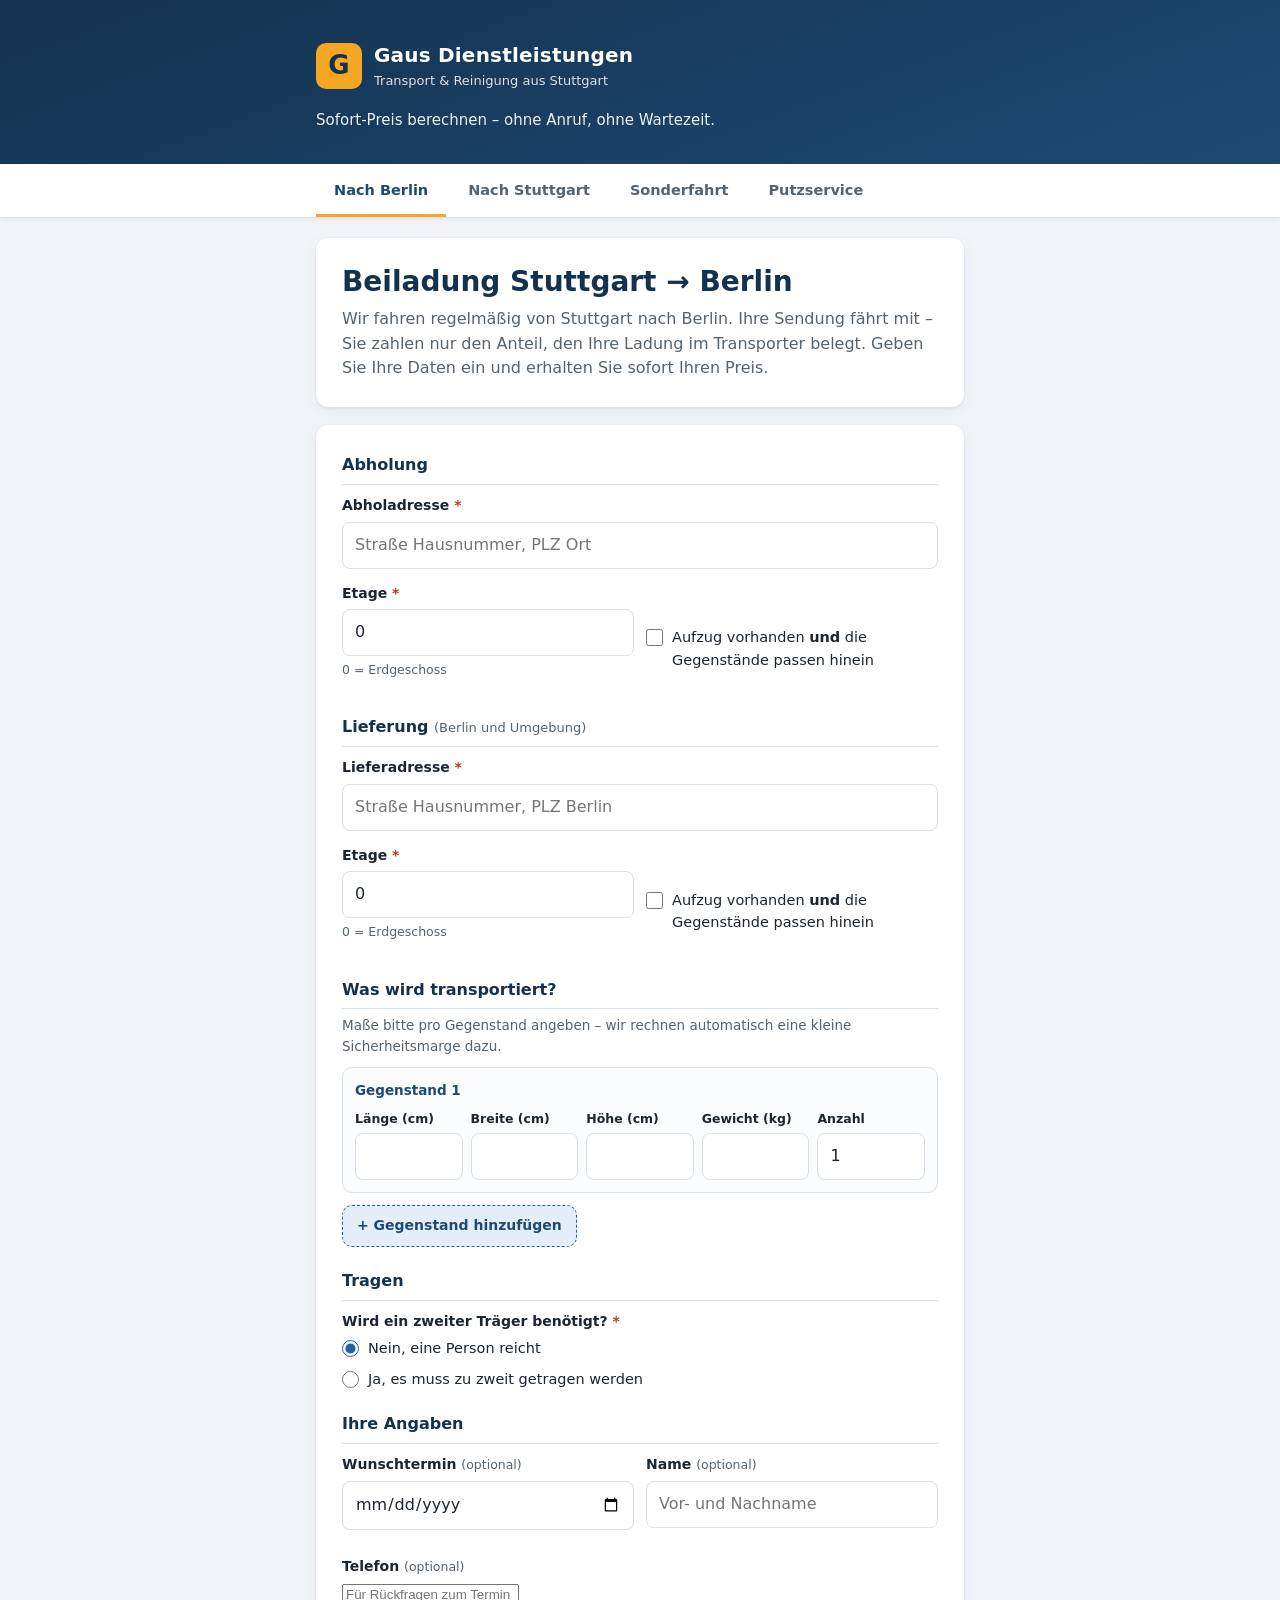
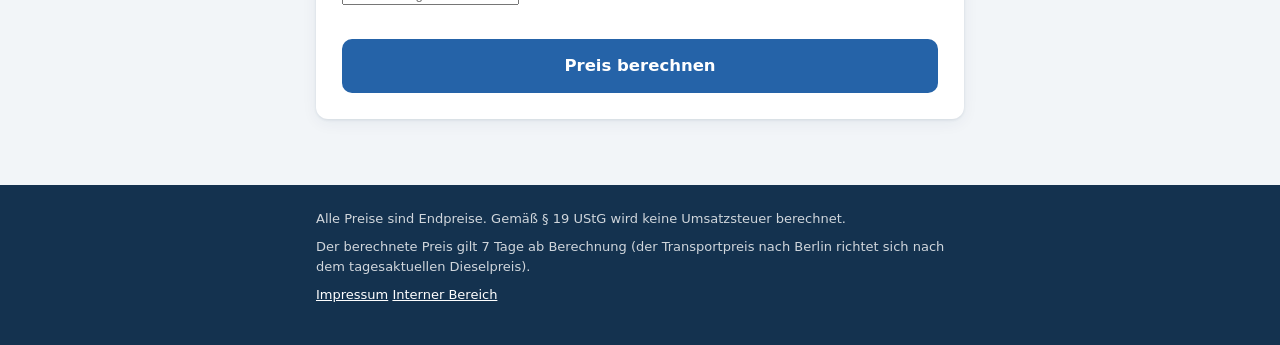
==== index.html @ 1db8ca3b "Traeger getrennt fuer Abholung und Lieferung ankreuzbar Ein Traeger wird oft nur an einer der beiden" ====
<!DOCTYPE html>
<html lang="de">
<head>
  <meta charset="UTF-8">
  <meta name="viewport" content="width=device-width, initial-scale=1.0">
  <title>Gaus Dienstleistungen – Transport Stuttgart–Berlin, Sonderfahrten &amp; Putzservice</title>
  <meta name="description" content="Beiladung Stuttgart–Berlin mit Sofort-Preis, kurzfristige Sonderfahrten ab Stuttgart und Putzservice in Stuttgart. Jetzt Preis berechnen und per WhatsApp anfragen.">
  <link rel="stylesheet" href="style.css">
</head>
<body>

  <header class="site-header">
    <div class="wrap">
      <div class="brand">
        <span class="brand-logo" aria-hidden="true">G</span>
        <div>
          <p class="brand-name">Gaus Dienstleistungen</p>
          <p class="brand-tag">Transport &amp; Reinigung aus Stuttgart</p>
        </div>
      </div>
      <p class="hero-line">Sofort-Preis berechnen – ohne Anruf, ohne Wartezeit.</p>
    </div>
  </header>

  <nav class="tabs" aria-label="Leistungsbereiche">
    <div class="wrap tabs-row">
      <button class="tab is-active" data-tab="transport" type="button">Nach Berlin</button>
      <button class="tab" data-tab="rueckladung" type="button">Nach Stuttgart</button>
      <button class="tab" data-tab="sonderfahrt" type="button">Sonderfahrt</button>
      <button class="tab" data-tab="putzservice" type="button">Putzservice</button>
    </div>
  </nav>

  <main class="wrap">

    <!-- ══════════════ BEREICH 1: TRANSPORT NACH BERLIN ══════════════ -->
    <section id="transport" class="panel is-active" aria-label="Transport nach Berlin">
      <div class="card intro-card">
        <h1>Beiladung Stuttgart&nbsp;→&nbsp;Berlin</h1>
        <p>Wir fahren regelmäßig von Stuttgart nach Berlin. Ihre Sendung fährt mit –
           Sie zahlen nur den Anteil, den Ihre Ladung im Transporter belegt.
           Geben Sie Ihre Daten ein und erhalten Sie sofort Ihren Preis.</p>
      </div>

      <form id="form-t" class="card" novalidate>
        <h2>Abholung</h2>
        <div class="field">
          <label for="t-pickup-address">Abholadresse <span class="req">*</span></label>
          <div class="ac-wrap">
            <input type="text" id="t-pickup-address" autocomplete="off" spellcheck="false"
                   placeholder="Straße Hausnummer, PLZ Ort" required>
          </div>
          <p class="field-error" hidden></p>
        </div>
        <div class="field-row">
          <div class="field">
            <label for="t-pickup-floor">Etage <span class="req">*</span></label>
            <input type="number" id="t-pickup-floor" inputmode="numeric" min="0" max="10" step="1" value="0" required>
            <p class="field-hint">0 = Erdgeschoss</p>
            <p class="field-error" hidden></p>
          </div>
          <div class="field field-check">
            <label class="check">
              <input type="checkbox" id="t-pickup-elevator">
              <span>Aufzug vorhanden <em>und</em> die Gegenstände passen hinein</span>
            </label>
          </div>
        </div>

        <h2>Lieferung <span class="h2-note">(Berlin und Umgebung)</span></h2>
        <div class="field">
          <label for="t-delivery-address">Lieferadresse <span class="req">*</span></label>
          <div class="ac-wrap">
            <input type="text" id="t-delivery-address" autocomplete="off" spellcheck="false"
                   placeholder="Straße Hausnummer, PLZ Berlin" required>
          </div>
          <p class="field-error" hidden></p>
        </div>
        <div class="field-row">
          <div class="field">
            <label for="t-delivery-floor">Etage <span class="req">*</span></label>
            <input type="number" id="t-delivery-floor" inputmode="numeric" min="0" max="10" step="1" value="0" required>
            <p class="field-hint">0 = Erdgeschoss</p>
            <p class="field-error" hidden></p>
          </div>
          <div class="field field-check">
            <label class="check">
              <input type="checkbox" id="t-delivery-elevator">
              <span>Aufzug vorhanden <em>und</em> die Gegenstände passen hinein</span>
            </label>
          </div>
        </div>

        <h2>Was wird transportiert?</h2>
        <p class="section-hint">Maße bitte pro Gegenstand angeben – wir rechnen automatisch
           eine kleine Sicherheitsmarge dazu.</p>
        <div id="t-items" class="items"></div>
        <button type="button" id="t-add-item" class="btn-secondary">+ Gegenstand hinzufügen</button>
        <p class="field-error" id="t-items-error" role="alert" hidden></p>

        <h2>Tragen</h2>
        <div class="field">
          <span class="label-like">Wird ein zweiter Träger benötigt? <span class="req">*</span></span>
          <div class="radio-row" role="radiogroup" aria-label="Zweiter Träger benötigt">
            <label class="check"><input type="radio" name="t-helper" value="nein" checked><span>Nein, eine Person reicht</span></label>
            <label class="check"><input type="radio" name="t-helper" value="ja"><span>Ja, es muss zu zweit getragen werden</span></label>
          </div>
        </div>
        <div id="t-helper-details" hidden>
          <div class="field">
            <span class="label-like">Wo wird getragen?</span>
            <p class="field-hint">Oft wird nur an einer der beiden Adressen Hilfe gebraucht –
               dann zahlen Sie auch nur dafür.</p>
            <label class="check">
              <input type="checkbox" id="t-helper-pickup" checked>
              <span>Beim <em>Abholen</em></span>
            </label>
            <label class="check">
              <input type="checkbox" id="t-helper-delivery" checked>
              <span>Beim <em>Liefern</em></span>
            </label>
            <p class="field-error" id="t-helper-error" role="alert" hidden></p>
          </div>
          <div class="field">
            <label class="check">
              <input type="checkbox" id="t-self-help">
              <span>Ich packe selbst mit an (kein Aufpreis für den zweiten Träger)</span>
            </label>
          </div>
        </div>

        <h2>Ihre Angaben</h2>
        <div class="field-row">
          <div class="field">
            <label for="t-date">Wunschtermin <span class="opt">(optional)</span></label>
            <input type="date" id="t-date">
            <p class="field-error" hidden></p>
          </div>
          <div class="field">
            <label for="t-name">Name <span class="opt">(optional)</span></label>
            <input type="text" id="t-name" autocomplete="name" placeholder="Vor- und Nachname">
          </div>
          <div class="field">
            <label for="t-phone">Telefon <span class="opt">(optional)</span></label>
            <input type="tel" id="t-phone" autocomplete="tel" placeholder="Für Rückfragen zum Termin">
          </div>
        </div>

        <button type="submit" class="btn-primary" id="t-submit">
          <span class="btn-label">Preis berechnen</span>
          <span class="btn-spinner" hidden aria-hidden="true"></span>
        </button>
        <p class="form-error" id="t-form-error" role="alert" hidden></p>
      </form>

      <div class="card result-card" id="t-result" hidden role="status" aria-live="polite"></div>
    </section>

    <!-- ══════════════ BEREICH 1b: RÜCKLADUNG BERLIN → STUTTGART ══════════════ -->
    <section id="rueckladung" class="panel" aria-label="Beiladung Berlin nach Stuttgart">
      <div class="card intro-card">
        <h1>Beiladung Berlin&nbsp;→&nbsp;Stuttgart</h1>
        <p>Wir fahren nicht nur hin, sondern auch zurück. Auf dem Rückweg von Berlin nach
           Stuttgart ist Platz frei – zu genau denselben Konditionen wie in der Gegenrichtung.
           Geben Sie Ihre Daten ein und erhalten Sie sofort Ihren Preis.</p>
      </div>

      <form id="form-r" class="card" novalidate>
        <h2>Abholung <span class="h2-note">(Berlin und Umgebung)</span></h2>
        <div class="field">
          <label for="r-pickup-address">Abholadresse <span class="req">*</span></label>
          <div class="ac-wrap">
            <input type="text" id="r-pickup-address" autocomplete="off" spellcheck="false"
                   placeholder="Straße Hausnummer, PLZ Berlin" required>
          </div>
          <p class="field-error" hidden></p>
        </div>
        <div class="field-row">
          <div class="field">
            <label for="r-pickup-floor">Etage <span class="req">*</span></label>
            <input type="number" id="r-pickup-floor" inputmode="numeric" min="0" max="10" step="1" value="0" required>
            <p class="field-hint">0 = Erdgeschoss</p>
            <p class="field-error" hidden></p>
          </div>
          <div class="field field-check">
            <label class="check">
              <input type="checkbox" id="r-pickup-elevator">
              <span>Aufzug vorhanden <em>und</em> die Gegenstände passen hinein</span>
            </label>
          </div>
        </div>

        <h2>Lieferung <span class="h2-note">(Stuttgart und Umgebung)</span></h2>
        <div class="field">
          <label for="r-delivery-address">Lieferadresse <span class="req">*</span></label>
          <div class="ac-wrap">
            <input type="text" id="r-delivery-address" autocomplete="off" spellcheck="false"
                   placeholder="Straße Hausnummer, PLZ Ort" required>
          </div>
          <p class="field-error" hidden></p>
        </div>
        <div class="field-row">
          <div class="field">
            <label for="r-delivery-floor">Etage <span class="req">*</span></label>
            <input type="number" id="r-delivery-floor" inputmode="numeric" min="0" max="10" step="1" value="0" required>
            <p class="field-hint">0 = Erdgeschoss</p>
            <p class="field-error" hidden></p>
          </div>
          <div class="field field-check">
            <label class="check">
              <input type="checkbox" id="r-delivery-elevator">
              <span>Aufzug vorhanden <em>und</em> die Gegenstände passen hinein</span>
            </label>
          </div>
        </div>

        <h2>Was wird transportiert?</h2>
        <p class="section-hint">Maße bitte pro Gegenstand angeben – wir rechnen automatisch
           eine kleine Sicherheitsmarge dazu.</p>
        <div id="r-items" class="items"></div>
        <button type="button" id="r-add-item" class="btn-secondary">+ Gegenstand hinzufügen</button>
        <p class="field-error" id="r-items-error" role="alert" hidden></p>

        <h2>Tragen</h2>
        <div class="field">
          <span class="label-like">Wird ein zweiter Träger benötigt? <span class="req">*</span></span>
          <div class="radio-row" role="radiogroup" aria-label="Zweiter Träger benötigt">
            <label class="check"><input type="radio" name="r-helper" value="nein" checked><span>Nein, eine Person reicht</span></label>
            <label class="check"><input type="radio" name="r-helper" value="ja"><span>Ja, es muss zu zweit getragen werden</span></label>
          </div>
        </div>
        <div id="r-helper-details" hidden>
          <div class="field">
            <span class="label-like">Wo wird getragen?</span>
            <p class="field-hint">Oft wird nur an einer der beiden Adressen Hilfe gebraucht –
               dann zahlen Sie auch nur dafür.</p>
            <label class="check">
              <input type="checkbox" id="r-helper-pickup" checked>
              <span>Beim <em>Abholen</em></span>
            </label>
            <label class="check">
              <input type="checkbox" id="r-helper-delivery" checked>
              <span>Beim <em>Liefern</em></span>
            </label>
            <p class="field-error" id="r-helper-error" role="alert" hidden></p>
          </div>
          <div class="field">
            <label class="check">
              <input type="checkbox" id="r-self-help">
              <span>Ich packe selbst mit an (kein Aufpreis für den zweiten Träger)</span>
            </label>
          </div>
        </div>

        <h2>Ihre Angaben</h2>
        <div class="field-row">
          <div class="field">
            <label for="r-date">Wunschtermin <span class="opt">(optional)</span></label>
            <input type="date" id="r-date">
            <p class="field-error" hidden></p>
          </div>
          <div class="field">
            <label for="r-name">Name <span class="opt">(optional)</span></label>
            <input type="text" id="r-name" autocomplete="name" placeholder="Vor- und Nachname">
          </div>
          <div class="field">
            <label for="r-phone">Telefon <span class="opt">(optional)</span></label>
            <input type="tel" id="r-phone" autocomplete="tel" placeholder="Für Rückfragen zum Termin">
          </div>
        </div>

        <button type="submit" class="btn-primary" id="r-submit">
          <span class="btn-label">Preis berechnen</span>
          <span class="btn-spinner" hidden aria-hidden="true"></span>
        </button>
        <p class="form-error" id="r-form-error" role="alert" hidden></p>
      </form>

      <div class="card result-card" id="r-result" hidden role="status" aria-live="polite"></div>
    </section>

    <!-- ══════════════ BEREICH 2: SONDERFAHRT ══════════════ -->
    <section id="sonderfahrt" class="panel" aria-label="Sonderfahrt">
      <div class="card intro-card">
        <h1>Sonderfahrten ab Stuttgart</h1>
        <p>Kurzfristig etwas zu transportieren? Wir fahren Einzeltransporte ab Stuttgart –
           exklusiv für Sie. <strong>Der Preis wird fair nach Strecke und Zeit berechnet</strong>
           (inkl. Hin- und Rückfahrt ab unserem Standort) – Sie sehen ihn sofort.</p>
      </div>

      <form id="form-sonderfahrt" class="card" novalidate>
        <h2>Strecke</h2>
        <div class="field">
          <label for="s-pickup-address">Abholadresse <span class="req">*</span></label>
          <div class="ac-wrap">
            <input type="text" id="s-pickup-address" autocomplete="off" spellcheck="false"
                   placeholder="Straße Hausnummer, PLZ Ort" required>
          </div>
          <p class="field-error" hidden></p>
        </div>
        <div class="field">
          <label for="s-dest-address">Zieladresse <span class="req">*</span></label>
          <div class="ac-wrap">
            <input type="text" id="s-dest-address" autocomplete="off" spellcheck="false"
                   placeholder="Straße Hausnummer, PLZ Ort" required>
          </div>
          <p class="field-error" hidden></p>
        </div>

        <h2>Termin</h2>
        <div class="field-row">
          <div class="field">
            <label for="s-date">Datum <span class="req">*</span></label>
            <input type="date" id="s-date" required>
            <p class="field-error" hidden></p>
          </div>
          <div class="field">
            <label for="s-time">Uhrzeit <span class="req">*</span></label>
            <input type="time" id="s-time" required>
            <p class="field-error" hidden></p>
          </div>
        </div>

        <h2>Ladung</h2>
        <div class="field">
          <label for="s-desc">Was wird transportiert? <span class="req">*</span></label>
          <textarea id="s-desc" rows="3" required
                    placeholder="z. B. Waschmaschine, ca. 70 kg – oder: 10 Umzugskartons und ein Sofa"></textarea>
          <p class="field-error" hidden></p>
        </div>
        <div class="field">
          <label class="check">
            <input type="checkbox" id="s-helper">
            <span>Beifahrer/Ladehilfe benötigt <em>(es muss zu zweit getragen werden)</em></span>
          </label>
        </div>
        <div class="field-row">
          <div class="field">
            <label for="s-pickup-floor">Etage Abholung <span class="opt">(optional, nur zur Info)</span></label>
            <input type="number" id="s-pickup-floor" inputmode="numeric" min="0" max="10" step="1">
          </div>
          <div class="field">
            <label for="s-dest-floor">Etage Ziel <span class="opt">(optional, nur zur Info)</span></label>
            <input type="number" id="s-dest-floor" inputmode="numeric" min="0" max="10" step="1">
          </div>
        </div>
        <div class="grid-2">
          <div class="field">
            <label for="s-name">Name <span class="opt">(optional)</span></label>
            <input type="text" id="s-name" autocomplete="name" placeholder="Vor- und Nachname">
          </div>
          <div class="field">
            <label for="s-phone">Telefon <span class="opt">(optional)</span></label>
            <input type="tel" id="s-phone" autocomplete="tel" placeholder="Für Rückfragen zum Termin">
          </div>
        </div>

        <button type="submit" class="btn-primary" id="s-submit">
          <span class="btn-label">Preis berechnen</span>
          <span class="btn-spinner" hidden aria-hidden="true"></span>
        </button>
        <p class="form-error" id="s-form-error" role="alert" hidden></p>
      </form>

      <div class="card result-card" id="s-result" hidden role="status" aria-live="polite"></div>
    </section>

    <!-- ══════════════ BEREICH 3: PUTZSERVICE ══════════════ -->
    <section id="putzservice" class="panel" aria-label="Putzservice">
      <div class="card intro-card">
        <h1>Putzservice in Stuttgart</h1>
        <p>Zuverlässige Reinigung in Stuttgart und näherer Umgebung –
           <strong><span data-config="cleaningRate"></span>&nbsp;€ pro Stunde und Reinigungskraft</strong>
           zzgl. Anfahrt (<span data-config="cleaningTravelRange"></span>&nbsp;€ je nach Entfernung),
           Mindestbuchung <span data-config="cleaningMinHours"></span>&nbsp;Stunden.</p>
      </div>

      <form id="form-putzservice" class="card" novalidate>
        <h2>Leistung</h2>
        <div class="field">
          <label for="p-service">Welche Reinigung benötigen Sie? <span class="req">*</span></label>
          <select id="p-service" required></select>
        </div>
        <div class="field">
          <label for="p-address">Adresse oder PLZ/Ort <span class="req">*</span></label>
          <div class="ac-wrap">
            <input type="text" id="p-address" autocomplete="off" spellcheck="false"
                   placeholder="Straße Hausnummer, PLZ Ort" required>
          </div>
          <p class="field-error" hidden></p>
        </div>

        <h2>Umfang</h2>
        <div class="field-row">
          <div class="field">
            <label for="p-hours">Geschätzte Stunden <span class="req">*</span></label>
            <input type="number" id="p-hours" inputmode="numeric" min="1" max="12" step="1" value="2" required>
            <p class="field-hint">Mindestbuchung: <span data-config="cleaningMinHours"></span> Stunden</p>
            <p class="field-error" hidden></p>
          </div>
          <div class="field">
            <label for="p-staff">Anzahl Reinigungskräfte <span class="req">*</span></label>
            <input type="number" id="p-staff" inputmode="numeric" min="1" max="4" step="1" value="1" required>
            <p class="field-error" hidden></p>
          </div>
        </div>

        <div class="field-row">
          <div class="field">
            <label for="p-date">Wunschtermin <span class="opt">(optional)</span></label>
            <input type="date" id="p-date">
            <p class="field-error" hidden></p>
          </div>
          <div class="field">
            <label for="p-name">Name <span class="opt">(optional)</span></label>
            <input type="text" id="p-name" autocomplete="name" placeholder="Vor- und Nachname">
          </div>
          <div class="field">
            <label for="p-phone">Telefon <span class="opt">(optional)</span></label>
            <input type="tel" id="p-phone" autocomplete="tel" placeholder="Für Rückfragen zum Termin">
          </div>
        </div>

        <button type="submit" class="btn-primary" id="p-submit">
          <span class="btn-label">Preis berechnen</span>
          <span class="btn-spinner" hidden aria-hidden="true"></span>
        </button>
        <p class="form-error" id="p-form-error" role="alert" hidden></p>
      </form>

      <div class="card result-card" id="p-result" hidden role="status" aria-live="polite"></div>
    </section>

  </main>

  <footer class="site-footer">
    <div class="wrap">
      <p>Alle Preise sind Endpreise. Gemäß §&nbsp;19 UStG wird keine Umsatzsteuer berechnet.</p>
      <p>Der berechnete Preis gilt <span data-config="priceValidityDays"></span>&nbsp;Tage ab Berechnung
         (der Transportpreis nach Berlin richtet sich nach dem tagesaktuellen Dieselpreis).</p>
      <p class="footer-links">
        <a href="#" id="impressum-link">Impressum</a>
        <a href="admin.html">Interner Bereich</a>
      </p>
      <div id="impressum" class="impressum" hidden>
        <h3>Impressum</h3>
        <p><!-- IMPRESSUM-PLATZHALTER: Hier Name, Anschrift, Kontakt und ggf. USt-IdNr. eintragen (Pflichtangaben nach § 5 DDG). -->
           Gaus Dienstleistungen<br>
           [Straße Hausnummer]<br>
           [PLZ] Stuttgart<br>
           [Telefonnummer] · [E-Mail-Adresse]</p>
      </div>
    </div>
  </footer>

  <script src="app.js"></script>
  <script src="db.js"></script>
</body>
</html>
---- style.css ----
/* ════════════════════════════════════════════════════════════════
   Gaus Dienstleistungen – Stylesheet
   Mobile-first, eine Spalte, System-Fonts, keine externen Ressourcen
   ════════════════════════════════════════════════════════════════ */

:root {
  --blue-900: #14324f;
  --blue-700: #1d4a74;
  --blue-600: #2563a8;
  --blue-100: #e3eef9;
  --amber: #f5a623;
  --ink: #1c2530;
  --ink-soft: #55636f;
  --line: #d9e1e8;
  --bg: #f2f5f8;
  --card: #ffffff;
  --error: #c0392b;
  --error-bg: #fdecea;
  --ok: #1e8449;
  --whatsapp: #25d366;
  --whatsapp-dark: #1da851;
  --radius: 12px;
  --shadow: 0 1px 3px rgba(20, 50, 79, 0.10), 0 4px 16px rgba(20, 50, 79, 0.06);
}

* { box-sizing: border-box; }

/* Muss ganz oben stehen und "!important" tragen: Das hidden-Attribut wirkt
   über die eingebaute Browser-Regel [hidden] { display: none }, und die wird
   von JEDER eigenen display-Angabe überstimmt (z. B. .login-screen mit
   display:flex). Ohne diese Zeile lassen sich solche Elemente per
   element.hidden = true nicht mehr ausblenden. */
[hidden] { display: none !important; }

html { scroll-behavior: smooth; }

body {
  margin: 0;
  font-family: system-ui, -apple-system, "Segoe UI", Roboto, "Helvetica Neue", Arial, sans-serif;
  font-size: 16px;
  line-height: 1.55;
  color: var(--ink);
  background: var(--bg);
  -webkit-text-size-adjust: 100%;
}

.wrap {
  max-width: 680px;
  margin: 0 auto;
  padding: 0 16px;
}

/* ── Header ─────────────────────────────────────────── */

.site-header {
  background: linear-gradient(160deg, var(--blue-900), var(--blue-700));
  color: #fff;
  padding: 28px 0 24px;
}

.brand {
  display: flex;
  align-items: center;
  gap: 12px;
}

.brand-logo {
  display: grid;
  place-items: center;
  width: 46px;
  height: 46px;
  border-radius: 10px;
  background: var(--amber);
  color: var(--blue-900);
  font-size: 26px;
  font-weight: 800;
  flex: none;
}

.brand-name {
  margin: 0;
  font-size: 20px;
  font-weight: 700;
  letter-spacing: 0.2px;
}

.brand-tag {
  margin: 0;
  font-size: 13px;
  opacity: 0.85;
}

.hero-line {
  margin: 18px 0 0;
  font-size: 15px;
  opacity: 0.92;
}

/* ── Tab-Navigation ─────────────────────────────────── */

.tabs {
  position: sticky;
  top: 0;
  z-index: 50;
  background: var(--card);
  border-bottom: 1px solid var(--line);
  box-shadow: 0 2px 6px rgba(20, 50, 79, 0.06);
}

.tabs-row {
  display: flex;
  gap: 4px;
  overflow-x: auto;
  -webkit-overflow-scrolling: touch;
}

.tab {
  appearance: none;
  border: none;
  background: none;
  font: inherit;
  font-size: 14.5px;
  font-weight: 600;
  color: var(--ink-soft);
  padding: 14px 12px 11px;
  border-bottom: 3px solid transparent;
  cursor: pointer;
  white-space: nowrap;
  flex: 1;
}

.tab:hover { color: var(--blue-700); }

.tab.is-active {
  color: var(--blue-700);
  border-bottom-color: var(--amber);
}

/* ── Panels & Cards ─────────────────────────────────── */

main.wrap { padding-top: 20px; padding-bottom: 40px; }

.panel { display: none; }
.panel.is-active { display: block; }

.card {
  background: var(--card);
  border-radius: var(--radius);
  box-shadow: var(--shadow);
  padding: 20px 18px;
  margin-bottom: 18px;
}

.intro-card h1 {
  margin: 0 0 8px;
  font-size: 24px;
  line-height: 1.25;
  color: var(--blue-900);
}

.intro-card p { margin: 0; color: var(--ink-soft); }
.intro-card strong { color: var(--ink); }

/* ── Formulare ──────────────────────────────────────── */

form h2 {
  font-size: 16px;
  color: var(--blue-900);
  margin: 22px 0 10px;
  padding-bottom: 6px;
  border-bottom: 1px solid var(--line);
}

form h2:first-of-type { margin-top: 2px; }

.h2-note { font-weight: 400; font-size: 13px; color: var(--ink-soft); }

.section-hint {
  margin: -4px 0 10px;
  font-size: 13.5px;
  color: var(--ink-soft);
}

.field { margin-bottom: 14px; min-width: 0; }

.field-row {
  display: grid;
  grid-template-columns: 1fr 1fr;
  gap: 12px;
  align-items: start;
}

label, .label-like {
  display: block;
  font-size: 14px;
  font-weight: 600;
  margin-bottom: 5px;
}

.req { color: var(--error); }
.opt { font-weight: 400; color: var(--ink-soft); font-size: 12.5px; }

input[type="text"],
input[type="number"],
input[type="date"],
input[type="time"],
select,
textarea {
  width: 100%;
  font: inherit;
  font-size: 16px; /* verhindert iOS-Zoom */
  color: var(--ink);
  background: #fff;
  border: 1px solid var(--line);
  border-radius: 8px;
  padding: 10px 12px;
  outline: none;
}

input:focus, select:focus, textarea:focus {
  border-color: var(--blue-600);
  box-shadow: 0 0 0 3px rgba(37, 99, 168, 0.15);
}

input[aria-invalid="true"], textarea[aria-invalid="true"] {
  border-color: var(--error);
}

textarea { resize: vertical; }

.field-hint {
  margin: 4px 0 0;
  font-size: 12.5px;
  color: var(--ink-soft);
}

.field-error, .form-error {
  margin: 6px 0 0;
  font-size: 13.5px;
  color: var(--error);
}

.form-error {
  background: var(--error-bg);
  border-radius: 8px;
  padding: 10px 12px;
  margin-top: 12px;
}

/* Checkboxen & Radios */

.check {
  display: flex;
  align-items: flex-start;
  gap: 9px;
  font-weight: 400;
  font-size: 14.5px;
  cursor: pointer;
  margin-bottom: 0;
}

.check input {
  margin: 3px 0 0;
  width: 17px;
  height: 17px;
  flex: none;
  accent-color: var(--blue-600);
}

.check em { font-style: normal; font-weight: 600; }

.radio-row { display: grid; gap: 8px; }

.field-check { align-self: end; padding-bottom: 8px; }

/* ── Gegenstände (dynamische Zeilen) ────────────────── */

.items { display: grid; gap: 10px; margin-bottom: 12px; }

.item-row {
  border: 1px solid var(--line);
  border-radius: 10px;
  padding: 12px;
  background: #fbfcfe;
}

.item-head {
  display: flex;
  justify-content: space-between;
  align-items: center;
  margin-bottom: 8px;
}

.item-title { font-size: 13.5px; font-weight: 700; color: var(--blue-700); }

.item-remove {
  appearance: none;
  border: none;
  background: none;
  color: var(--error);
  font: inherit;
  font-size: 13px;
  cursor: pointer;
  padding: 2px 4px;
}

.item-grid {
  display: grid;
  grid-template-columns: repeat(3, 1fr);
  gap: 8px;
}

.item-grid .field { margin-bottom: 0; }
.item-grid label { font-size: 12.5px; }

/* ── Buttons ────────────────────────────────────────── */

.btn-primary, .btn-secondary, .btn-whatsapp {
  display: inline-flex;
  align-items: center;
  justify-content: center;
  gap: 10px;
  font: inherit;
  font-weight: 700;
  border-radius: 10px;
  cursor: pointer;
  text-decoration: none;
  transition: background-color 0.15s ease;
}

.btn-primary {
  width: 100%;
  margin-top: 18px;
  padding: 14px 18px;
  font-size: 16.5px;
  color: #fff;
  background: var(--blue-600);
  border: none;
}

.btn-primary:hover { background: var(--blue-700); }
.btn-primary:disabled { background: #9db4c9; cursor: wait; }

.btn-secondary {
  padding: 9px 14px;
  font-size: 14px;
  color: var(--blue-700);
  background: var(--blue-100);
  border: 1px dashed var(--blue-600);
}

.btn-secondary:hover { background: #d3e5f5; }

.btn-spinner {
  width: 18px;
  height: 18px;
  border: 3px solid rgba(255, 255, 255, 0.35);
  border-top-color: #fff;
  border-radius: 50%;
  animation: spin 0.8s linear infinite;
}

@keyframes spin { to { transform: rotate(360deg); } }

/* ── Ergebnis-Karte ─────────────────────────────────── */

.result-card { border-top: 4px solid var(--amber); }

.result-title {
  margin: 0 0 4px;
  font-size: 18px;
  color: var(--blue-900);
}

.result-sub {
  margin: 0 0 14px;
  font-size: 13.5px;
  color: var(--ink-soft);
}

.breakdown {
  list-style: none;
  margin: 0 0 14px;
  padding: 0;
  border-top: 1px solid var(--line);
}

.breakdown li {
  display: flex;
  justify-content: space-between;
  gap: 12px;
  padding: 8px 0;
  border-bottom: 1px solid var(--line);
  font-size: 14.5px;
}

.breakdown li .bd-label { color: var(--ink-soft); }
.breakdown li .bd-amount { font-variant-numeric: tabular-nums; white-space: nowrap; }

.breakdown li.bd-total {
  font-size: 18px;
  font-weight: 800;
  color: var(--blue-900);
  border-bottom: none;
  padding-top: 12px;
}

.badges { display: flex; flex-wrap: wrap; gap: 6px; margin: 0 0 14px; }

.badge {
  font-size: 12px;
  font-weight: 600;
  color: var(--blue-700);
  background: var(--blue-100);
  border-radius: 999px;
  padding: 3px 10px;
}

.badge.badge-warn { color: #8a5a00; background: #fdf3dd; }

.result-note {
  font-size: 13px;
  color: var(--ink-soft);
  margin: 10px 0 0;
}

.result-card.result-error { border-top-color: var(--error); }

.result-error-msg {
  background: var(--error-bg);
  color: var(--error);
  border-radius: 8px;
  padding: 12px 14px;
  font-size: 14.5px;
  margin: 0 0 14px;
}

.btn-whatsapp {
  width: 100%;
  padding: 14px 18px;
  font-size: 16.5px;
  color: #fff;
  background: var(--whatsapp);
  border: none;
}

.btn-whatsapp:hover { background: var(--whatsapp-dark); }

.btn-whatsapp.is-disabled {
  background: #b9c4bd;
  pointer-events: none;
}

.btn-whatsapp svg { flex: none; }

.wa-hint {
  margin: 8px 0 0;
  font-size: 12.5px;
  color: var(--ink-soft);
  text-align: center;
}

/* ── Autocomplete ───────────────────────────────────── */

.ac-wrap { position: relative; }

.ac-list {
  position: absolute;
  top: calc(100% + 4px);
  left: 0;
  right: 0;
  z-index: 60;
  margin: 0;
  padding: 4px;
  list-style: none;
  background: #fff;
  border: 1px solid var(--line);
  border-radius: 10px;
  box-shadow: var(--shadow);
  max-height: 260px;
  overflow-y: auto;
}

.ac-item {
  padding: 9px 10px;
  border-radius: 7px;
  font-size: 14.5px;
  cursor: pointer;
}

.ac-item .ac-secondary {
  display: block;
  font-size: 12.5px;
  color: var(--ink-soft);
}

.ac-item:hover, .ac-item.is-focused {
  background: var(--blue-100);
}

/* ── Selbsttest-Banner (?test=1) ────────────────────── */

.test-banner {
  position: fixed;
  bottom: 12px;
  left: 12px;
  right: 12px;
  z-index: 100;
  padding: 12px 16px;
  border-radius: 10px;
  font-size: 14px;
  font-weight: 700;
  color: #fff;
  box-shadow: var(--shadow);
}

.test-banner.pass { background: var(--ok); }
.test-banner.fail { background: var(--error); }

/* ── Footer ─────────────────────────────────────────── */

.site-footer {
  background: var(--blue-900);
  color: rgba(255, 255, 255, 0.8);
  font-size: 13px;
  padding: 24px 0 32px;
  margin-top: 8px;
}

.site-footer p { margin: 0 0 8px; }

.site-footer a { color: #fff; }

.impressum {
  margin-top: 14px;
  padding-top: 14px;
  border-top: 1px solid rgba(255, 255, 255, 0.2);
}

.impressum h3 { margin: 0 0 6px; font-size: 14px; color: #fff; }

/* ── Desktop-Feinschliff ────────────────────────────── */

@media (min-width: 700px) {
  .site-header { padding: 40px 0 32px; }
  .intro-card h1 { font-size: 28px; }
  .card { padding: 26px 26px; }
  .item-grid { grid-template-columns: repeat(5, 1fr); }
  .tab { flex: none; padding: 15px 18px 12px; }
}

@media (max-width: 480px) {
  .field-row { grid-template-columns: 1fr; gap: 0; }
  .field-check { padding-bottom: 0; }
}
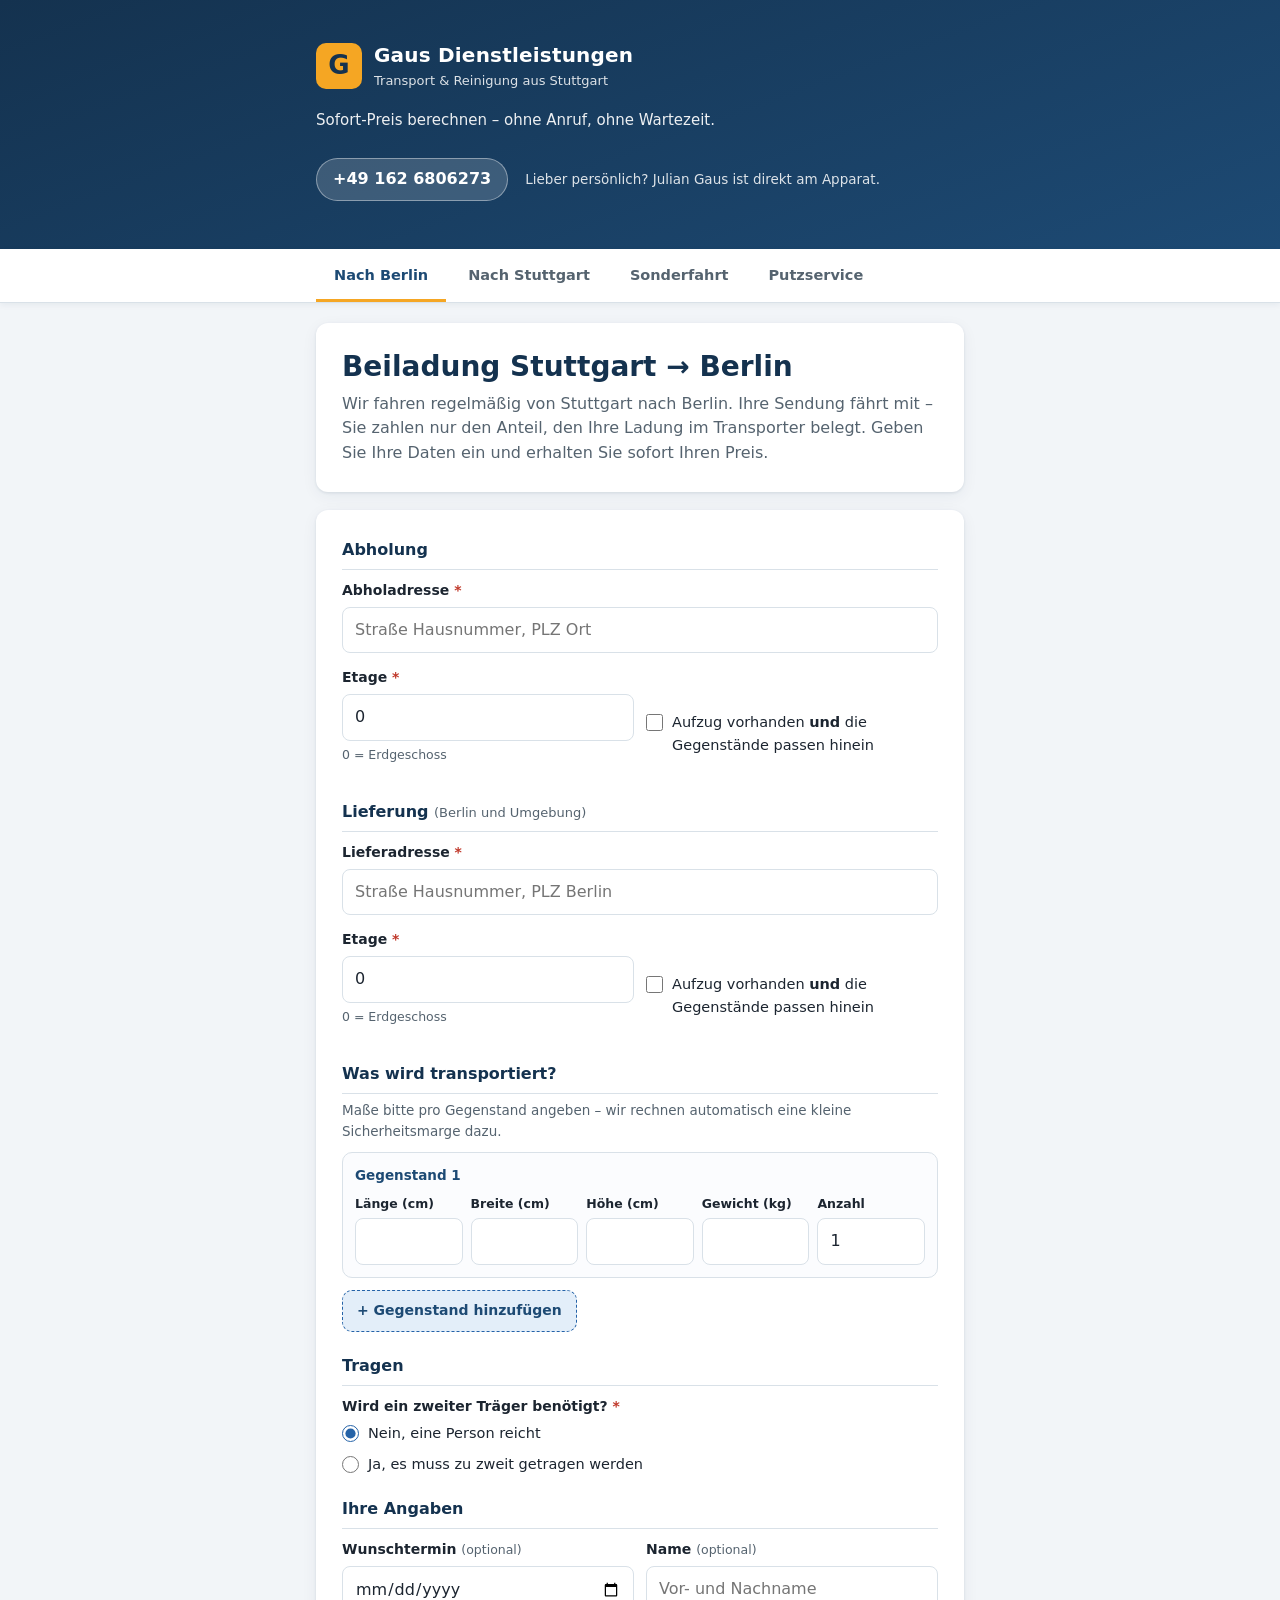
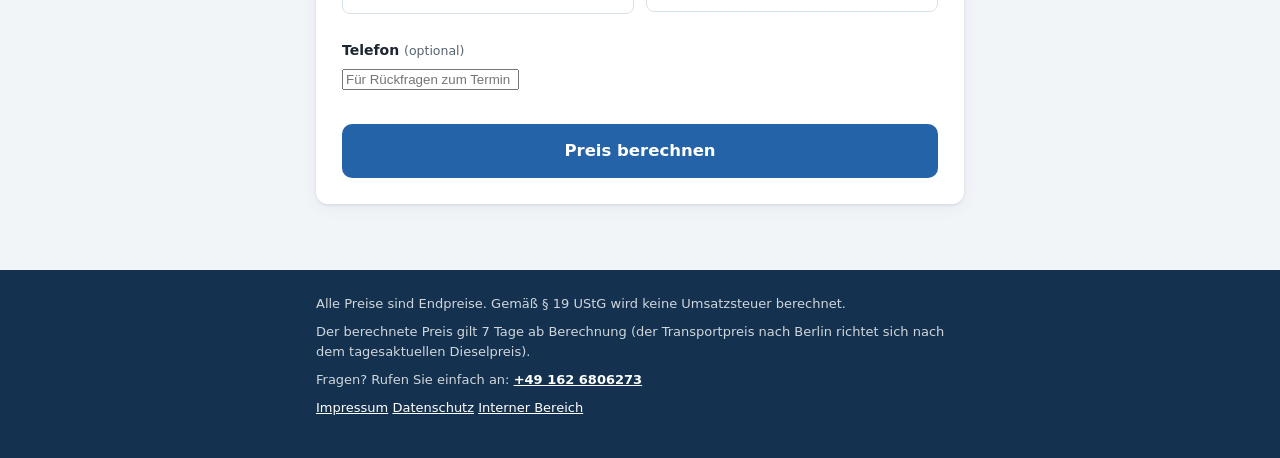
==== commit 2d969781: "Zuladungsgrenze, Preisrahmen, Impressum, Datenschutz und UX-Fixes ZULADUNG: maxZuladungKg 1200 (Anga" ====
--- a/index.html
+++ b/index.html
@@ -19,6 +19,8 @@
         </div>
       </div>
       <p class="hero-line">Sofort-Preis berechnen – ohne Anruf, ohne Wartezeit.</p>
+      <p><a href="#" data-telefon data-telefon-text class="header-tel">Telefon</a>
+         <span class="hero-sub">Lieber persönlich? Julian Gaus ist direkt am Apparat.</span></p>
     </div>
   </header>
 
@@ -438,17 +440,30 @@
       <p>Alle Preise sind Endpreise. Gemäß §&nbsp;19 UStG wird keine Umsatzsteuer berechnet.</p>
       <p>Der berechnete Preis gilt <span data-config="priceValidityDays"></span>&nbsp;Tage ab Berechnung
          (der Transportpreis nach Berlin richtet sich nach dem tagesaktuellen Dieselpreis).</p>
+      <p class="footer-kontakt">
+        Fragen? Rufen Sie einfach an:
+        <a href="#" data-telefon data-telefon-text class="footer-tel">Telefon</a>
+      </p>
       <p class="footer-links">
         <a href="#" id="impressum-link">Impressum</a>
+        <a href="datenschutz.html">Datenschutz</a>
         <a href="admin.html">Interner Bereich</a>
       </p>
       <div id="impressum" class="impressum" hidden>
         <h3>Impressum</h3>
-        <p><!-- IMPRESSUM-PLATZHALTER: Hier Name, Anschrift, Kontakt und ggf. USt-IdNr. eintragen (Pflichtangaben nach § 5 DDG). -->
-           Gaus Dienstleistungen<br>
-           [Straße Hausnummer]<br>
-           [PLZ] Stuttgart<br>
-           [Telefonnummer] · [E-Mail-Adresse]</p>
+        <p>Angaben gemäß § 5 DDG</p>
+        <p>Gausdienstleistungen<br>
+           Inhaber: Julian Gaus<br>
+           Engelboldstraße 52<br>
+           70569 Stuttgart</p>
+        <p>Telefon: <a href="#" data-telefon data-telefon-text>Telefon</a><br>
+           <!-- NOCH EINZUTRAGEN: Eine E-Mail-Adresse ist nach § 5 DDG Pflicht.
+                Hier die geschäftliche Adresse eintragen und diesen Kommentar löschen. -->
+           E-Mail: [E-Mail-Adresse eintragen]</p>
+        <p>Umsatzsteuer: Als Kleinunternehmer im Sinne von § 19 UStG wird keine
+           Umsatzsteuer berechnet und daher auch keine Umsatzsteuer-Identifikations&shy;nummer
+           geführt.</p>
+        <p>Verantwortlich für den Inhalt: Julian Gaus, Anschrift wie oben.</p>
       </div>
     </div>
   </footer>
--- a/style.css
+++ b/style.css
@@ -32,7 +32,13 @@
    element.hidden = true nicht mehr ausblenden. */
 [hidden] { display: none !important; }
 
-html { scroll-behavior: smooth; }
+html {
+  scroll-behavior: smooth;
+  /* Die Reiterleiste klebt oben und ist rund 48 px hoch. Ohne diesen Abstand
+     rutscht alles, was per scrollIntoView angefahren wird (Preis, Fehlerfeld),
+     teilweise darunter. */
+  scroll-padding-top: 64px;
+}
 
 body {
   margin: 0;
@@ -539,6 +545,63 @@
 
 .impressum h3 { margin: 0 0 6px; font-size: 14px; color: #fff; }
 
+/* ── Telefon, Textseiten (Datenschutz) ──────────────── */
+
+.footer-kontakt { margin: 0 0 8px; }
+.footer-tel { font-weight: 700; white-space: nowrap; }
+.header-tel {
+  display: inline-block;
+  margin-top: 10px;
+  padding: 8px 16px;
+  border-radius: 999px;
+  background: rgba(255, 255, 255, .16);
+  border: 1px solid rgba(255, 255, 255, .4);
+  color: #fff;
+  font-weight: 700;
+  text-decoration: none;
+  white-space: nowrap;
+}
+.header-tel:hover { background: rgba(255, 255, 255, .26); }
+.hero-sub {
+  display: block;
+  margin-top: 8px;
+  font-size: 13.5px;
+  opacity: .85;
+}
+@media (min-width: 560px) {
+  .hero-sub { display: inline; margin-left: 12px; margin-top: 0; }
+}
+
+/* Lange Wörter und URLs dürfen umbrechen, statt die Seite breit zu machen */
+.brand-tag, .textseite p, .textseite li, .textseite a {
+  overflow-wrap: anywhere;
+}
+
+.textseite { padding-bottom: 40px; }
+.textseite h1 { font-size: 22px; color: var(--blue-900); margin: 0 0 18px; }
+.textseite h2 { font-size: 17px; margin: 26px 0 8px; color: var(--blue-900); }
+.textseite h3 { font-size: 15px; margin: 18px 0 6px; color: var(--blue-700); }
+.textseite p, .textseite li { font-size: 15px; line-height: 1.65; }
+.textseite ul { padding-left: 22px; margin: 0 0 12px; }
+.textseite .stand { margin-top: 22px; color: var(--ink-soft); font-size: 13.5px; }
+.zurueck { margin: 18px 0 0; }
+.zurueck a { color: var(--blue-600); font-weight: 600; }
+
+.hinweis-entwurf {
+  margin: 0;
+  padding: 12px 14px;
+  background: #fdf3dd;
+  border-left: 4px solid var(--amber);
+  border-radius: 6px;
+  font-size: 14px;
+  color: #7a5200;
+}
+.hinweis-entwurf code {
+  background: rgba(255, 255, 255, .7);
+  padding: 1px 5px;
+  border-radius: 4px;
+}
+
 /* ── Desktop-Feinschliff ────────────────────────────── */
 
 @media (min-width: 700px) {
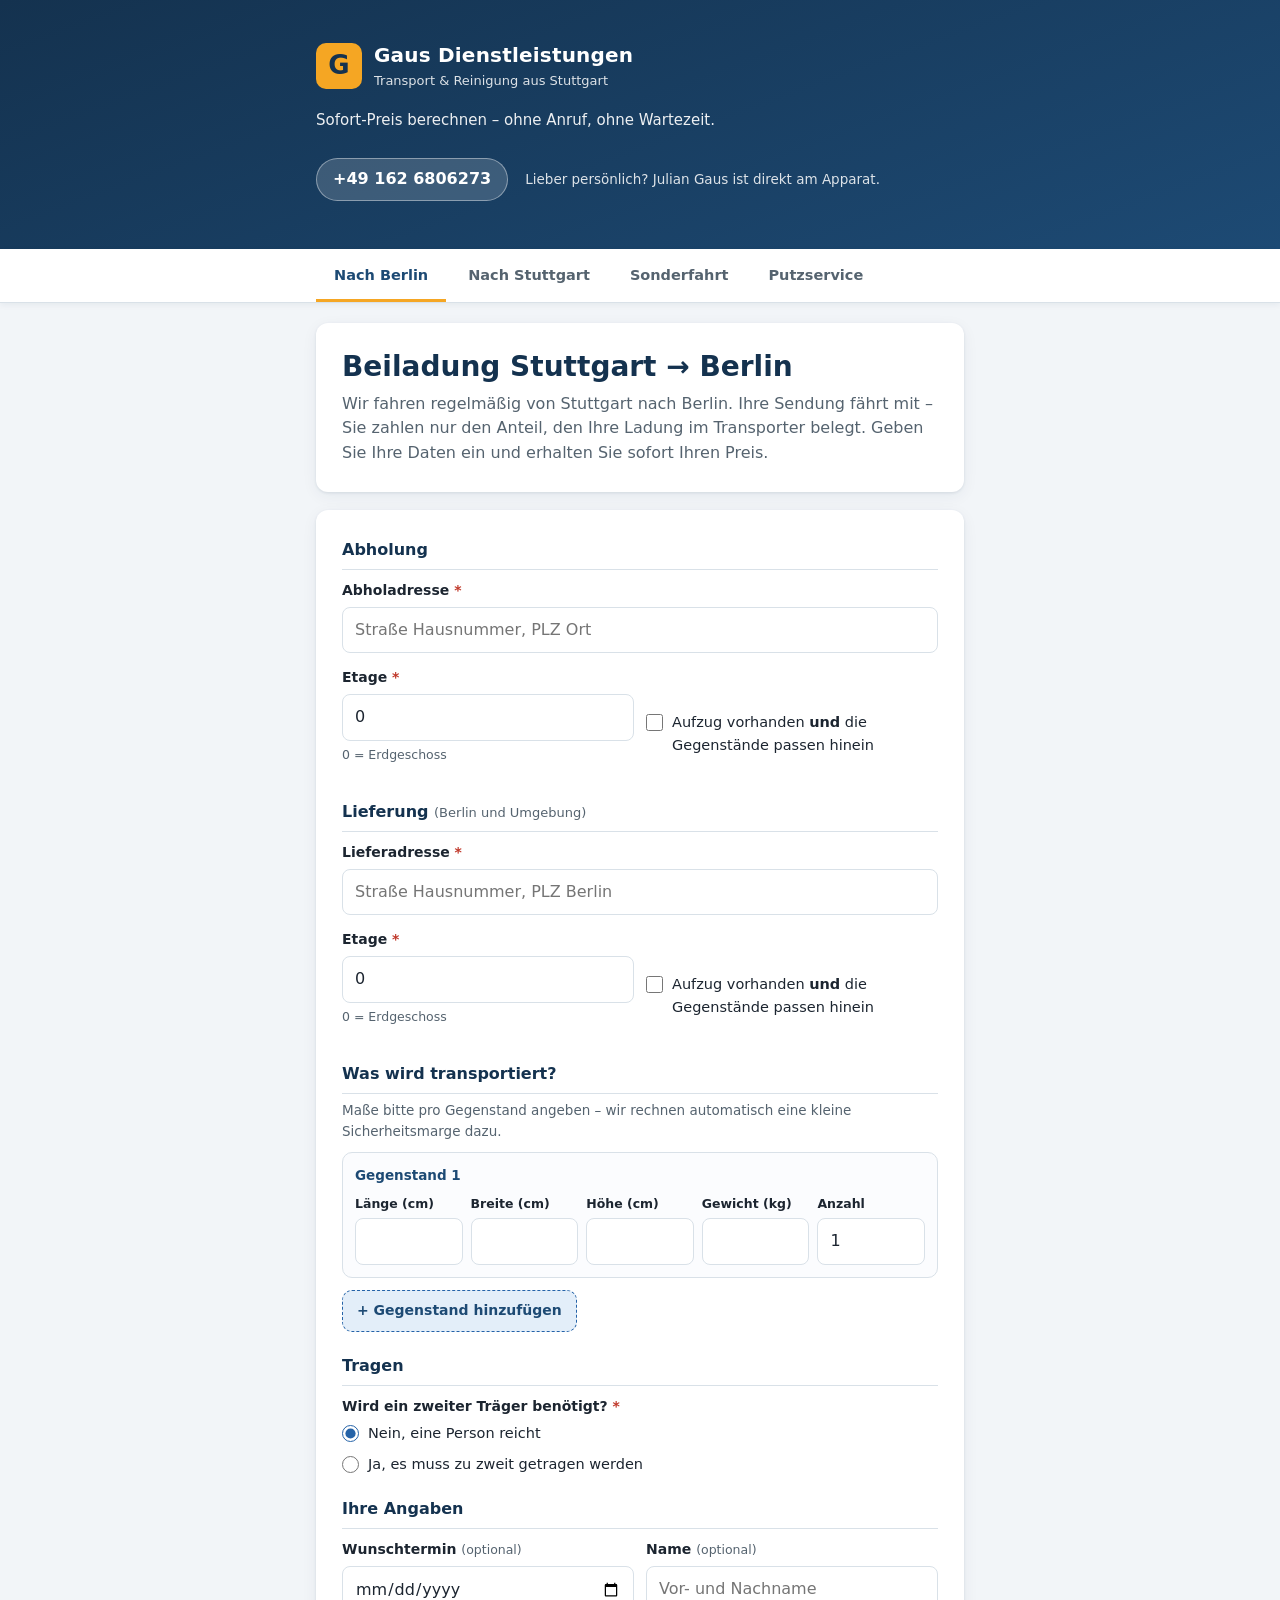
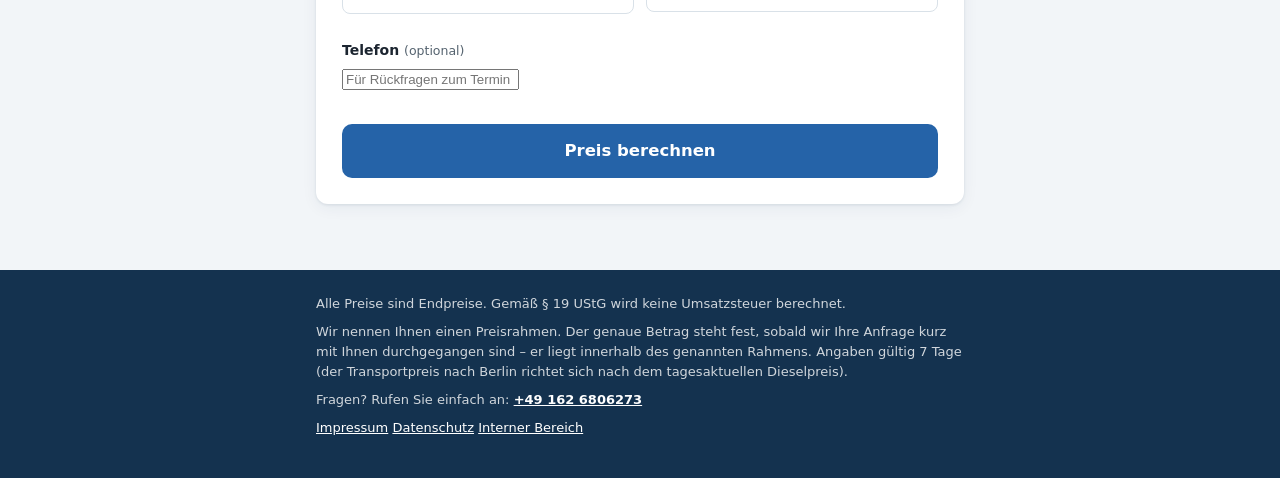
==== commit 5fbb9c56: "Kunde sieht nur noch die Preisspanne, nie den berechneten Betrag Spanne jetzt -1 % bis +15 %. Der be" ====
--- a/index.html
+++ b/index.html
@@ -438,7 +438,9 @@
   <footer class="site-footer">
     <div class="wrap">
       <p>Alle Preise sind Endpreise. Gemäß §&nbsp;19 UStG wird keine Umsatzsteuer berechnet.</p>
-      <p>Der berechnete Preis gilt <span data-config="priceValidityDays"></span>&nbsp;Tage ab Berechnung
+      <p>Wir nennen Ihnen einen Preisrahmen. Der genaue Betrag steht fest, sobald wir
+         Ihre Anfrage kurz mit Ihnen durchgegangen sind – er liegt innerhalb des
+         genannten Rahmens. Angaben gültig <span data-config="priceValidityDays"></span>&nbsp;Tage
          (der Transportpreis nach Berlin richtet sich nach dem tagesaktuellen Dieselpreis).</p>
       <p class="footer-kontakt">
         Fragen? Rufen Sie einfach an:
@@ -457,9 +459,7 @@
            Engelboldstraße 52<br>
            70569 Stuttgart</p>
         <p>Telefon: <a href="#" data-telefon data-telefon-text>Telefon</a><br>
-           <!-- NOCH EINZUTRAGEN: Eine E-Mail-Adresse ist nach § 5 DDG Pflicht.
-                Hier die geschäftliche Adresse eintragen und diesen Kommentar löschen. -->
-           E-Mail: [E-Mail-Adresse eintragen]</p>
+           E-Mail: <a href="mailto:gaus.julian6@gmail.com">gaus.julian6@gmail.com</a></p>
         <p>Umsatzsteuer: Als Kleinunternehmer im Sinne von § 19 UStG wird keine
            Umsatzsteuer berechnet und daher auch keine Umsatzsteuer-Identifikations&shy;nummer
            geführt.</p>
--- a/style.css
+++ b/style.css
@@ -401,6 +401,41 @@
 }
 
 .breakdown li .bd-label { color: var(--ink-soft); }
+
+/* Aufschlüsselung ohne Einzelbeträge – der Kunde sieht nur die Spanne */
+.bd-titel {
+  margin: 0 0 6px;
+  font-size: 13px;
+  font-weight: 700;
+  color: var(--ink-soft);
+  text-transform: uppercase;
+  letter-spacing: .03em;
+}
+.breakdown-ohne-betrag li { display: block; padding: 7px 0; }
+.breakdown-ohne-betrag li::before {
+  content: "✓";
+  color: var(--ok);
+  font-weight: 700;
+  margin-right: 8px;
+}
+.breakdown-ohne-betrag li .bd-label { color: var(--ink); }
+
+.bd-total-spanne {
+  display: flex;
+  justify-content: space-between;
+  align-items: baseline;
+  gap: 12px;
+  margin: 4px 0 16px;
+  padding-top: 12px;
+  border-top: 2px solid var(--blue-900);
+}
+.bd-total-spanne span { font-weight: 700; }
+.bd-total-spanne strong {
+  font-size: 19px;
+  color: var(--blue-900);
+  font-variant-numeric: tabular-nums;
+  white-space: nowrap;
+}
 .breakdown li .bd-amount { font-variant-numeric: tabular-nums; white-space: nowrap; }
 
 .breakdown li.bd-total {
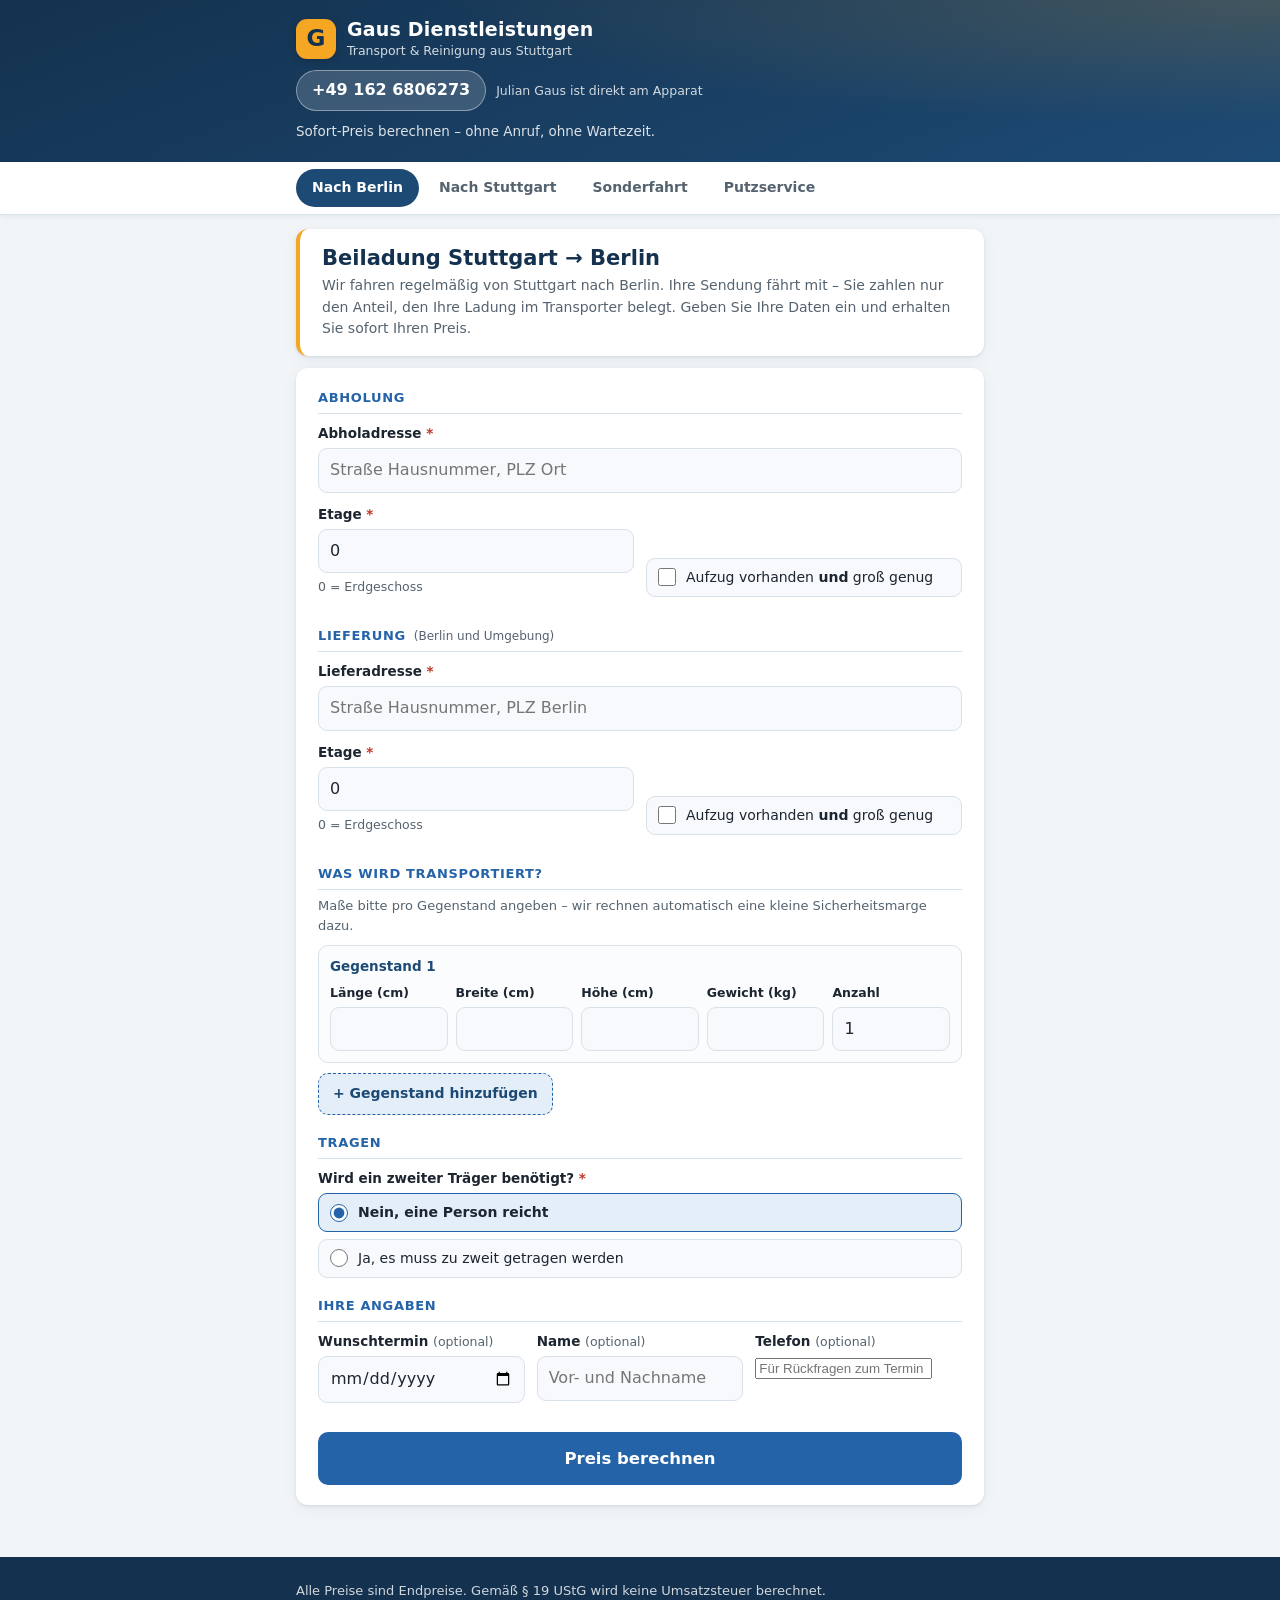
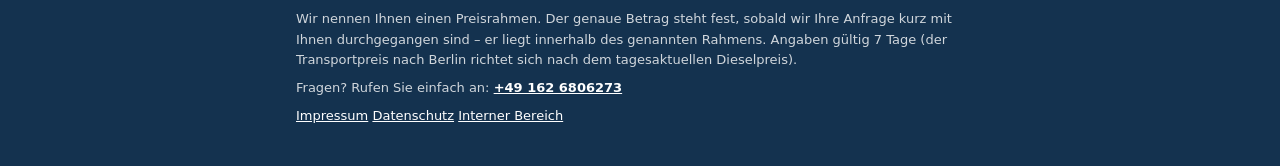
==== commit 767486ed: "Oeffentlicher Bereich: kompakter und aufgeraeumt KOPFBEREICH: Marke und Telefonnummer stehen jetzt n" ====
--- a/index.html
+++ b/index.html
@@ -18,9 +18,11 @@
           <p class="brand-tag">Transport &amp; Reinigung aus Stuttgart</p>
         </div>
       </div>
+      <p class="header-kontakt">
+        <a href="#" data-telefon data-telefon-text class="header-tel">Telefon</a>
+        <span class="hero-sub">Julian Gaus ist direkt am Apparat</span>
+      </p>
       <p class="hero-line">Sofort-Preis berechnen – ohne Anruf, ohne Wartezeit.</p>
-      <p><a href="#" data-telefon data-telefon-text class="header-tel">Telefon</a>
-         <span class="hero-sub">Lieber persönlich? Julian Gaus ist direkt am Apparat.</span></p>
     </div>
   </header>
 
@@ -64,7 +66,7 @@
           <div class="field field-check">
             <label class="check">
               <input type="checkbox" id="t-pickup-elevator">
-              <span>Aufzug vorhanden <em>und</em> die Gegenstände passen hinein</span>
+              <span>Aufzug vorhanden <em>und</em> groß genug</span>
             </label>
           </div>
         </div>
@@ -88,7 +90,7 @@
           <div class="field field-check">
             <label class="check">
               <input type="checkbox" id="t-delivery-elevator">
-              <span>Aufzug vorhanden <em>und</em> die Gegenstände passen hinein</span>
+              <span>Aufzug vorhanden <em>und</em> groß genug</span>
             </label>
           </div>
         </div>
@@ -132,7 +134,7 @@
         </div>
 
         <h2>Ihre Angaben</h2>
-        <div class="field-row">
+        <div class="field-row field-row-3">
           <div class="field">
             <label for="t-date">Wunschtermin <span class="opt">(optional)</span></label>
             <input type="date" id="t-date">
@@ -187,7 +189,7 @@
           <div class="field field-check">
             <label class="check">
               <input type="checkbox" id="r-pickup-elevator">
-              <span>Aufzug vorhanden <em>und</em> die Gegenstände passen hinein</span>
+              <span>Aufzug vorhanden <em>und</em> groß genug</span>
             </label>
           </div>
         </div>
@@ -211,7 +213,7 @@
           <div class="field field-check">
             <label class="check">
               <input type="checkbox" id="r-delivery-elevator">
-              <span>Aufzug vorhanden <em>und</em> die Gegenstände passen hinein</span>
+              <span>Aufzug vorhanden <em>und</em> groß genug</span>
             </label>
           </div>
         </div>
@@ -255,7 +257,7 @@
         </div>
 
         <h2>Ihre Angaben</h2>
-        <div class="field-row">
+        <div class="field-row field-row-3">
           <div class="field">
             <label for="r-date">Wunschtermin <span class="opt">(optional)</span></label>
             <input type="date" id="r-date">
@@ -407,7 +409,7 @@
           </div>
         </div>
 
-        <div class="field-row">
+        <div class="field-row field-row-3">
           <div class="field">
             <label for="p-date">Wunschtermin <span class="opt">(optional)</span></label>
             <input type="date" id="p-date">
--- a/style.css
+++ b/style.css
@@ -59,47 +59,71 @@
 /* ── Header ─────────────────────────────────────────── */
 
 .site-header {
-  background: linear-gradient(160deg, var(--blue-900), var(--blue-700));
+  background:
+    radial-gradient(120% 140% at 100% 0%, rgba(245, 166, 35, .18), transparent 55%),
+    linear-gradient(160deg, var(--blue-900), var(--blue-700));
   color: #fff;
-  padding: 28px 0 24px;
+  padding: 16px 0 18px;
+}
+
+/* Marke links, Telefon rechts – spart eine ganze Zeile */
+.site-header .wrap {
+  display: flex;
+  flex-wrap: wrap;
+  align-items: center;
+  gap: 10px 16px;
 }
 
 .brand {
   display: flex;
   align-items: center;
-  gap: 12px;
+  gap: 11px;
+  flex: 1 1 auto;
 }
 
 .brand-logo {
   display: grid;
   place-items: center;
-  width: 46px;
-  height: 46px;
-  border-radius: 10px;
+  width: 40px;
+  height: 40px;
+  border-radius: 11px;
   background: var(--amber);
   color: var(--blue-900);
-  font-size: 26px;
+  font-size: 23px;
   font-weight: 800;
   flex: none;
+  box-shadow: 0 2px 8px rgba(0, 0, 0, .18);
 }
 
 .brand-name {
   margin: 0;
-  font-size: 20px;
+  font-size: 19px;
   font-weight: 700;
   letter-spacing: 0.2px;
+  line-height: 1.2;
 }
 
 .brand-tag {
   margin: 0;
-  font-size: 13px;
+  font-size: 12.5px;
+  opacity: 0.82;
+}
+
+/* Telefon sitzt rechts neben der Marke, der Werbesatz darunter über
+   die volle Breite – spart gegenüber drei Zeilen untereinander Platz. */
+.header-kontakt {
+  margin: 0;
+  flex: 0 0 auto;
+  display: flex;
+  align-items: center;
+  gap: 10px;
+}
+
+.hero-line {
+  margin: 0;
+  flex: 1 0 100%;
+  font-size: 13.5px;
   opacity: 0.85;
-}
-
-.hero-line {
-  margin: 18px 0 0;
-  font-size: 15px;
-  opacity: 0.92;
 }
 
 /* ── Tab-Navigation ─────────────────────────────────── */
@@ -113,38 +137,42 @@
   box-shadow: 0 2px 6px rgba(20, 50, 79, 0.06);
 }
 
+/* Auf dem Handy umbrechen statt seitlich scrollen – sonst liegt der
+   vierte Reiter ausserhalb des Bildes und wird schlicht übersehen. */
 .tabs-row {
   display: flex;
+  flex-wrap: wrap;
   gap: 4px;
-  overflow-x: auto;
-  -webkit-overflow-scrolling: touch;
-}
+}
+
+.tabs-row { padding-top: 7px; padding-bottom: 7px; }
 
 .tab {
   appearance: none;
   border: none;
   background: none;
   font: inherit;
-  font-size: 14.5px;
+  font-size: 14px;
   font-weight: 600;
   color: var(--ink-soft);
-  padding: 14px 12px 11px;
-  border-bottom: 3px solid transparent;
+  padding: 8px 12px;
+  border-radius: 999px;
   cursor: pointer;
   white-space: nowrap;
-  flex: 1;
-}
-
-.tab:hover { color: var(--blue-700); }
+  flex: 1 1 calc(50% - 4px);   /* zwei je Zeile auf schmalen Bildschirmen */
+  transition: background .15s, color .15s;
+}
+
+.tab:hover { color: var(--blue-700); background: var(--blue-100); }
 
 .tab.is-active {
-  color: var(--blue-700);
-  border-bottom-color: var(--amber);
+  color: #fff;
+  background: var(--blue-700);
 }
 
 /* ── Panels & Cards ─────────────────────────────────── */
 
-main.wrap { padding-top: 20px; padding-bottom: 40px; }
+main.wrap { padding-top: 14px; padding-bottom: 32px; }
 
 .panel { display: none; }
 .panel.is-active { display: block; }
@@ -153,41 +181,59 @@
   background: var(--card);
   border-radius: var(--radius);
   box-shadow: var(--shadow);
-  padding: 20px 18px;
-  margin-bottom: 18px;
+  padding: 16px 16px;
+  margin-bottom: 12px;
+}
+
+/* Einleitung als schlanker Streifen statt als große Karte */
+.intro-card {
+  padding: 14px 16px;
+  border-left: 4px solid var(--amber);
 }
 
 .intro-card h1 {
-  margin: 0 0 8px;
-  font-size: 24px;
+  margin: 0 0 4px;
+  font-size: 19px;
   line-height: 1.25;
   color: var(--blue-900);
 }
 
-.intro-card p { margin: 0; color: var(--ink-soft); }
+.intro-card p { margin: 0; color: var(--ink-soft); font-size: 14px; }
 .intro-card strong { color: var(--ink); }
 
 /* ── Formulare ──────────────────────────────────────── */
 
 form h2 {
-  font-size: 16px;
-  color: var(--blue-900);
-  margin: 22px 0 10px;
-  padding-bottom: 6px;
+  display: flex;
+  align-items: baseline;
+  gap: 8px;
+  font-size: 13px;
+  font-weight: 700;
+  letter-spacing: .05em;
+  text-transform: uppercase;
+  color: var(--blue-600);
+  margin: 18px 0 9px;
+  padding-bottom: 5px;
   border-bottom: 1px solid var(--line);
 }
 
-form h2:first-of-type { margin-top: 2px; }
-
-.h2-note { font-weight: 400; font-size: 13px; color: var(--ink-soft); }
+form h2:first-of-type { margin-top: 0; }
+
+.h2-note {
+  font-weight: 400;
+  font-size: 12px;
+  letter-spacing: 0;
+  text-transform: none;
+  color: var(--ink-soft);
+}
 
 .section-hint {
-  margin: -4px 0 10px;
-  font-size: 13.5px;
+  margin: -3px 0 9px;
+  font-size: 13px;
   color: var(--ink-soft);
 }
 
-.field { margin-bottom: 14px; min-width: 0; }
+.field { margin-bottom: 11px; min-width: 0; }
 
 .field-row {
   display: grid;
@@ -198,9 +244,9 @@
 
 label, .label-like {
   display: block;
-  font-size: 14px;
+  font-size: 13.5px;
   font-weight: 600;
-  margin-bottom: 5px;
+  margin-bottom: 4px;
 }
 
 .req { color: var(--error); }
@@ -216,14 +262,16 @@
   font: inherit;
   font-size: 16px; /* verhindert iOS-Zoom */
   color: var(--ink);
+  background: #f7f9fc;
+  border: 1px solid var(--line);
+  border-radius: 9px;
+  padding: 9px 11px;
+  outline: none;
+  transition: background .12s, border-color .12s, box-shadow .12s;
+}
+
+input:focus, select:focus, textarea:focus {
   background: #fff;
-  border: 1px solid var(--line);
-  border-radius: 8px;
-  padding: 10px 12px;
-  outline: none;
-}
-
-input:focus, select:focus, textarea:focus {
   border-color: var(--blue-600);
   box-shadow: 0 0 0 3px rgba(37, 99, 168, 0.15);
 }
@@ -255,38 +303,55 @@
 
 /* Checkboxen & Radios */
 
+/* Ankreuz- und Auswahlfelder als ganze anklickbare Zeile:
+   ruhiger im Bild und am Handy deutlich leichter zu treffen. */
 .check {
   display: flex;
-  align-items: flex-start;
-  gap: 9px;
+  align-items: center;
+  gap: 10px;
   font-weight: 400;
-  font-size: 14.5px;
+  font-size: 14px;
+  line-height: 1.35;
   cursor: pointer;
   margin-bottom: 0;
+  padding: 9px 11px;
+  border: 1px solid var(--line);
+  border-radius: 9px;
+  background: #f7f9fc;
+  transition: background .12s, border-color .12s;
+}
+
+.check:hover { background: var(--blue-100); border-color: #c3d6e8; }
+
+.check:has(input:checked) {
+  background: var(--blue-100);
+  border-color: var(--blue-600);
+  font-weight: 600;
 }
 
 .check input {
-  margin: 3px 0 0;
-  width: 17px;
-  height: 17px;
+  margin: 0;
+  width: 18px;
+  height: 18px;
   flex: none;
   accent-color: var(--blue-600);
 }
 
 .check em { font-style: normal; font-weight: 600; }
 
-.radio-row { display: grid; gap: 8px; }
-
-.field-check { align-self: end; padding-bottom: 8px; }
+.radio-row { display: grid; gap: 7px; }
+
+/* "Aufzug"-Kästchen sitzt neben dem Etagenfeld auf gleicher Höhe */
+.field-check { align-self: end; padding-bottom: 0; margin-bottom: 11px; }
 
 /* ── Gegenstände (dynamische Zeilen) ────────────────── */
 
-.items { display: grid; gap: 10px; margin-bottom: 12px; }
+.items { display: grid; gap: 8px; margin-bottom: 10px; }
 
 .item-row {
   border: 1px solid var(--line);
   border-radius: 10px;
-  padding: 12px;
+  padding: 10px 11px 11px;
   background: #fbfcfe;
 }
 
@@ -294,7 +359,7 @@
   display: flex;
   justify-content: space-between;
   align-items: center;
-  margin-bottom: 8px;
+  margin-bottom: 6px;
 }
 
 .item-title { font-size: 13.5px; font-weight: 700; color: var(--blue-700); }
@@ -370,18 +435,58 @@
 
 /* ── Ergebnis-Karte ─────────────────────────────────── */
 
-.result-card { border-top: 4px solid var(--amber); }
+/* Ergebniskarte: Der Preisrahmen ist das Wichtigste auf der Seite und
+   bekommt deshalb einen eigenen, farbigen Kopf. */
+.result-card { padding: 0; overflow: hidden; }
+
+.result-kicker {
+  margin: 0;
+  padding: 15px 16px 0;
+  background: linear-gradient(160deg, var(--blue-900), var(--blue-900));
+  color: rgba(255, 255, 255, .72);
+  font-size: 12px;
+  font-weight: 700;
+  letter-spacing: .08em;
+  text-transform: uppercase;
+}
 
 .result-title {
-  margin: 0 0 4px;
-  font-size: 18px;
+  margin: 0;
+  padding: 2px 16px 16px;
+  background: linear-gradient(200deg, var(--blue-900), var(--blue-700));
+  color: #fff;
+  font-size: 30px;
+  font-weight: 800;
+  letter-spacing: -.02em;
+  line-height: 1.1;
+  white-space: nowrap;
+}
+
+/* Bei "Bitte individuell anfragen" gibt es keinen Preis – dort passt
+   der normale Fließtext besser als eine große Zahl. Ohne Kicker davor
+   braucht die Überschrift wieder ihren eigenen Abstand nach oben. */
+.result-card.result-error .result-title { white-space: normal; }
+.result-title:first-child { padding-top: 18px; }
+
+.result-sub {
+  margin: 0;
+  padding: 9px 16px 12px;
+  background: var(--blue-100);
+  font-size: 13px;
   color: var(--blue-900);
 }
 
-.result-sub {
-  margin: 0 0 14px;
-  font-size: 13.5px;
-  color: var(--ink-soft);
+/* Alles ausser Kopf und Untertitel bekommt den normalen Kartenrand */
+.result-card > *:not(.result-title):not(.result-sub):not(.result-kicker) {
+  margin-left: 16px;
+  margin-right: 16px;
+}
+.result-card > *:last-child { margin-bottom: 16px; }
+.result-card .badges { margin-top: 14px; }
+
+.result-card.result-error .result-title {
+  background: linear-gradient(160deg, #8c2f22, var(--error));
+  font-size: 20px;
 }
 
 .breakdown {
@@ -586,8 +691,7 @@
 .footer-tel { font-weight: 700; white-space: nowrap; }
 .header-tel {
   display: inline-block;
-  margin-top: 10px;
-  padding: 8px 16px;
+  padding: 7px 15px;
   border-radius: 999px;
   background: rgba(255, 255, 255, .16);
   border: 1px solid rgba(255, 255, 255, .4);
@@ -597,15 +701,9 @@
   white-space: nowrap;
 }
 .header-tel:hover { background: rgba(255, 255, 255, .26); }
-.hero-sub {
-  display: block;
-  margin-top: 8px;
-  font-size: 13.5px;
-  opacity: .85;
-}
-@media (min-width: 560px) {
-  .hero-sub { display: inline; margin-left: 12px; margin-top: 0; }
-}
+.hero-sub { font-size: 12.5px; opacity: .8; }
+/* Auf schmalen Handys reicht der Platz nur für die Nummer selbst */
+@media (max-width: 479px) { .hero-sub { display: none; } }
 
 /* Lange Wörter und URLs dürfen umbrechen, statt die Seite breit zu machen */
 .brand-tag, .textseite p, .textseite li, .textseite a {
@@ -640,11 +738,25 @@
 /* ── Desktop-Feinschliff ────────────────────────────── */
 
 @media (min-width: 700px) {
-  .site-header { padding: 40px 0 32px; }
-  .intro-card h1 { font-size: 28px; }
-  .card { padding: 26px 26px; }
+  .wrap { max-width: 720px; }
+  .site-header { padding: 18px 0 20px; }
+  .intro-card h1 { font-size: 21px; }
+  .card { padding: 20px 22px; }
+  .intro-card { padding: 16px 22px; }
   .item-grid { grid-template-columns: repeat(5, 1fr); }
-  .tab { flex: none; padding: 15px 18px 12px; }
+  .tab { flex: 0 1 auto; padding: 8px 16px; }
+
+  /* Wunschtermin, Name und Telefon nebeneinander statt untereinander */
+  .field-row-3 { grid-template-columns: repeat(3, 1fr); }
+
+  .result-kicker { padding: 18px 22px 0; }
+  .result-title { padding: 2px 22px 20px; font-size: 36px; }
+  .result-sub { padding: 10px 22px 13px; }
+  .result-card > *:not(.result-title):not(.result-sub):not(.result-kicker) {
+    margin-left: 22px;
+    margin-right: 22px;
+  }
+  .result-card > *:last-child { margin-bottom: 20px; }
 }
 
 @media (max-width: 480px) {
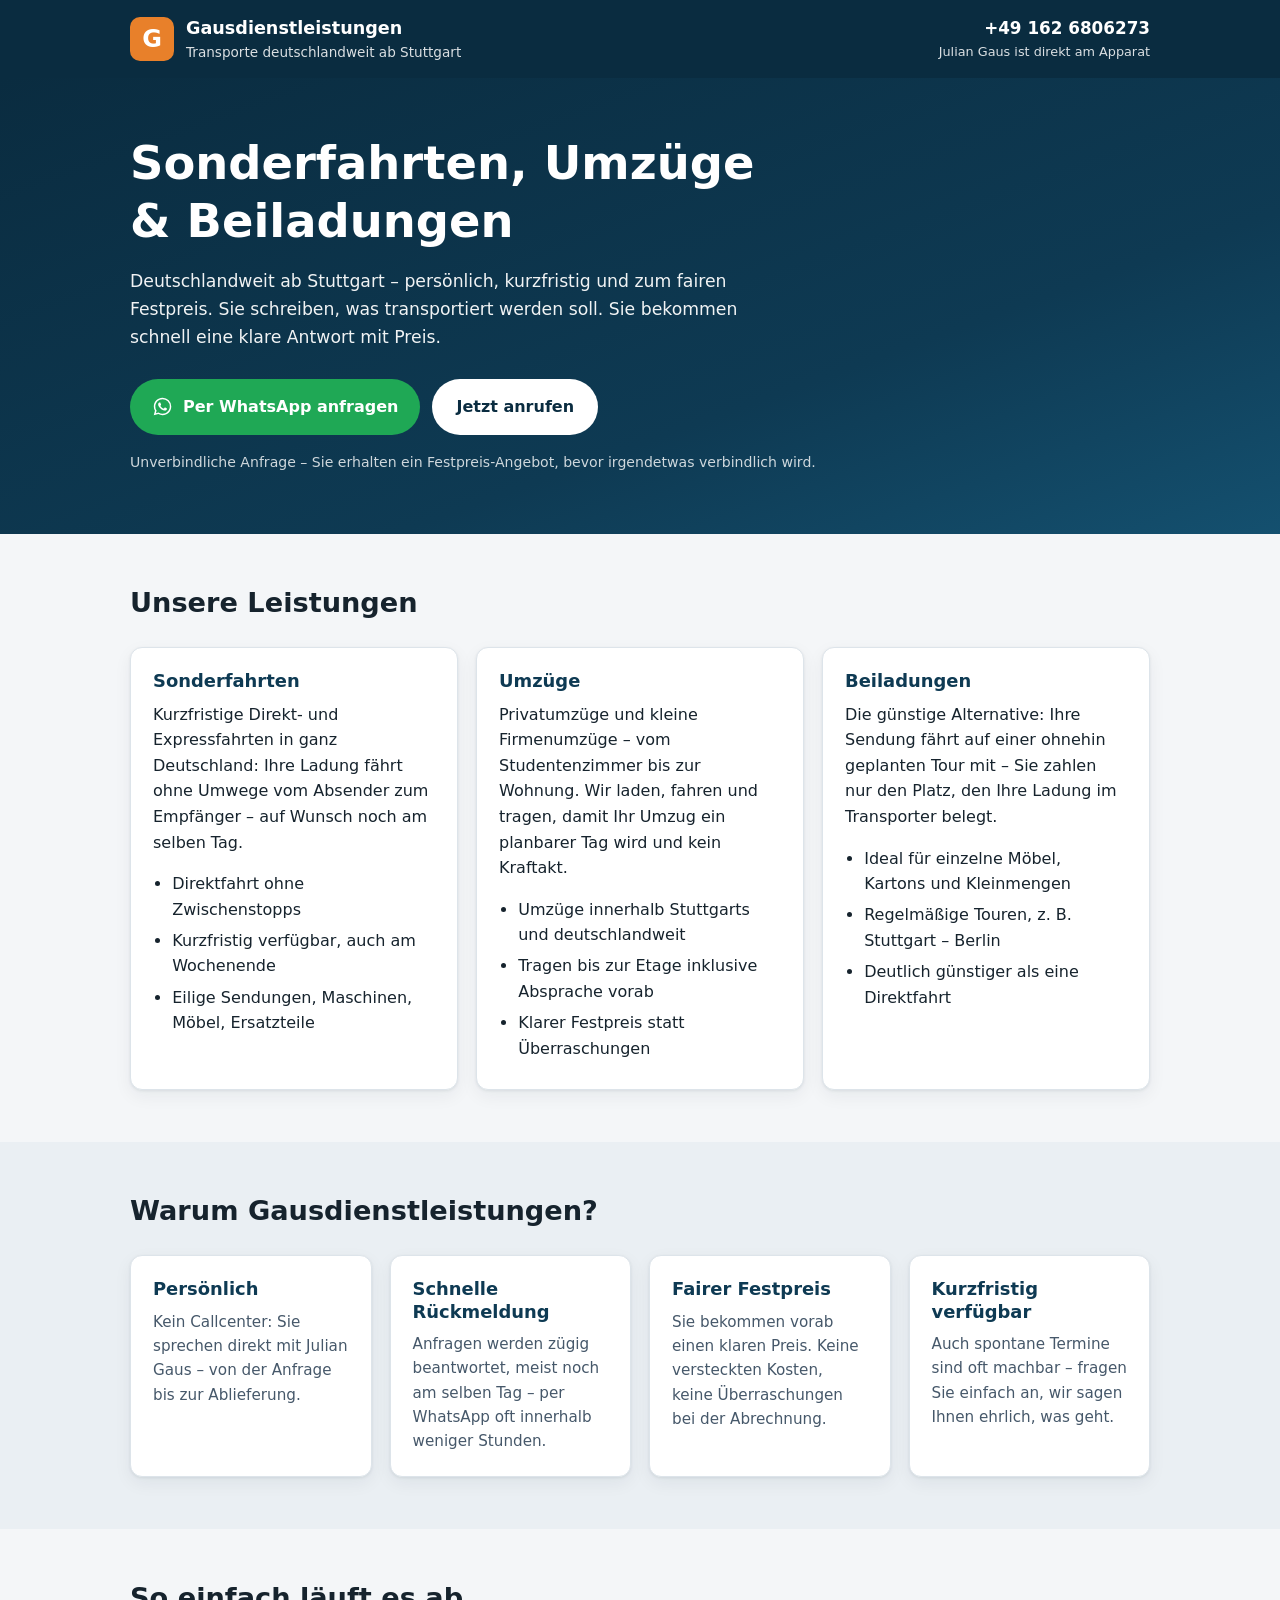
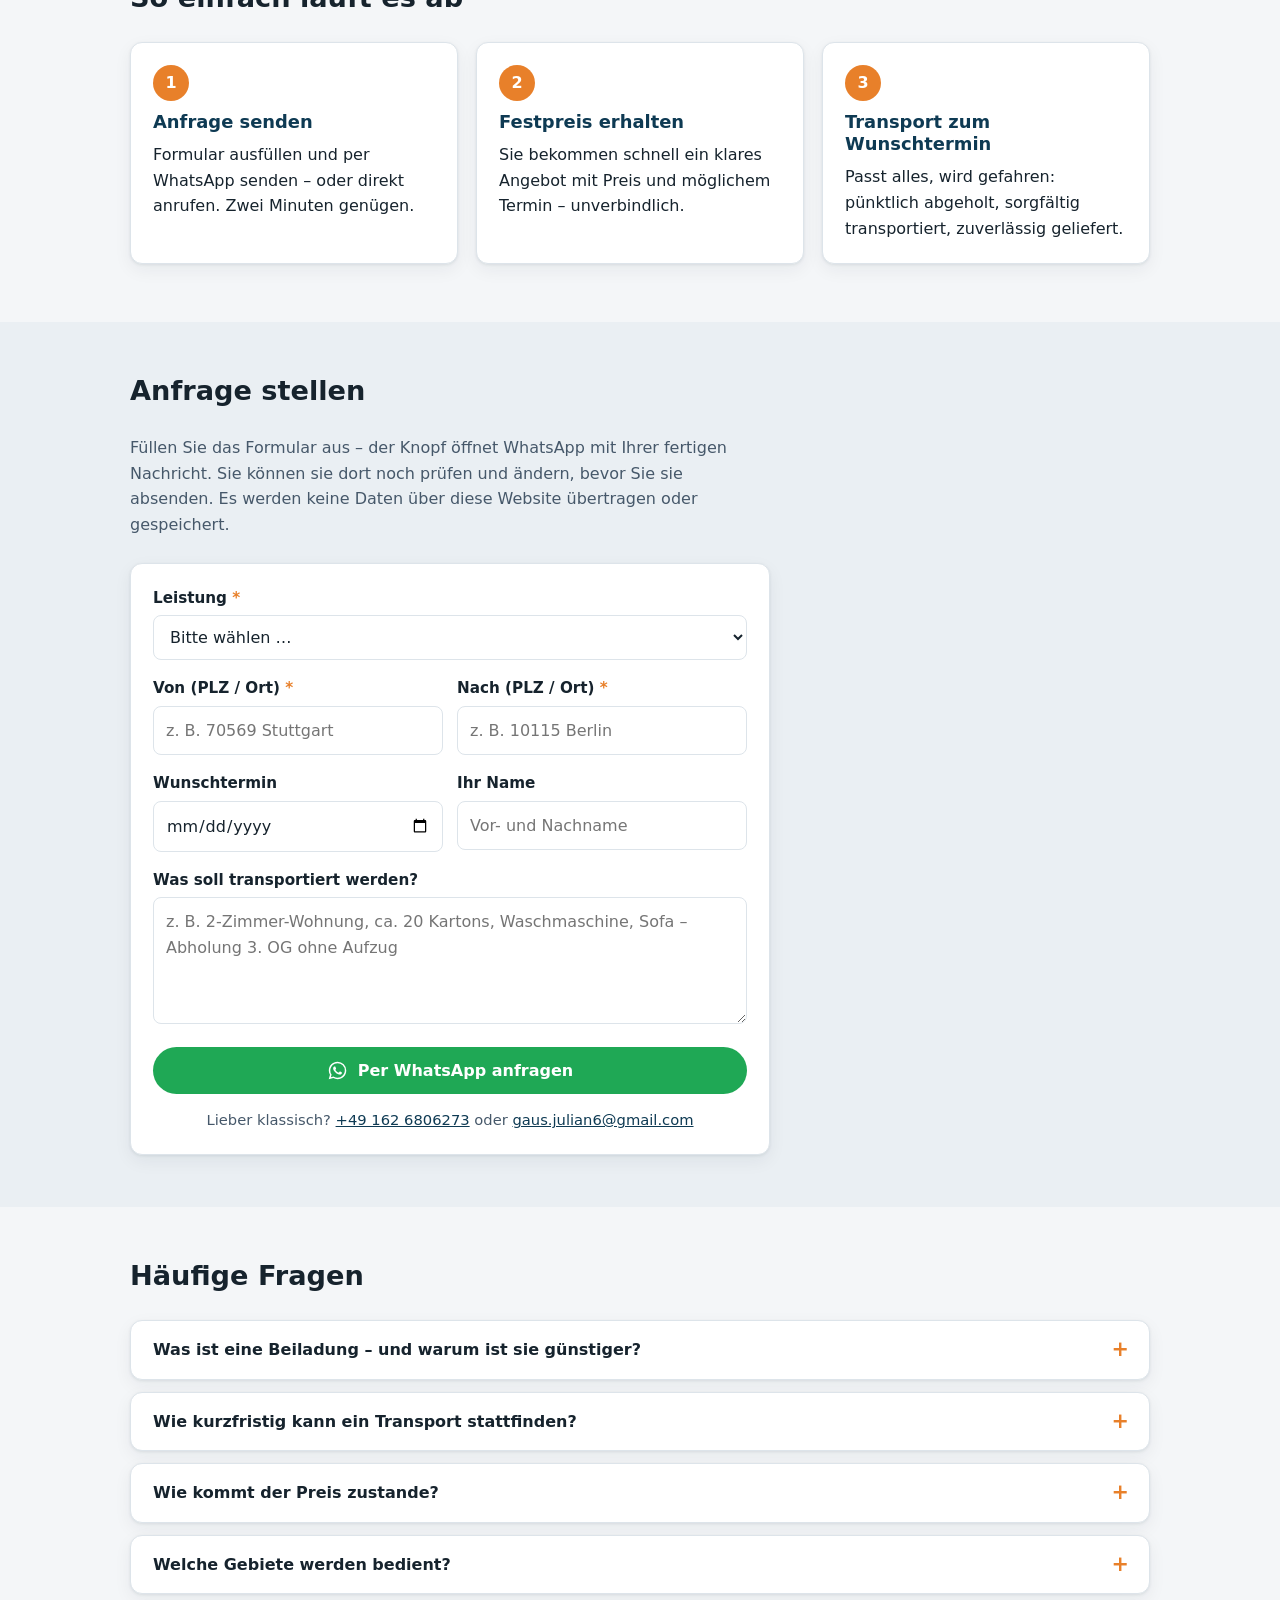
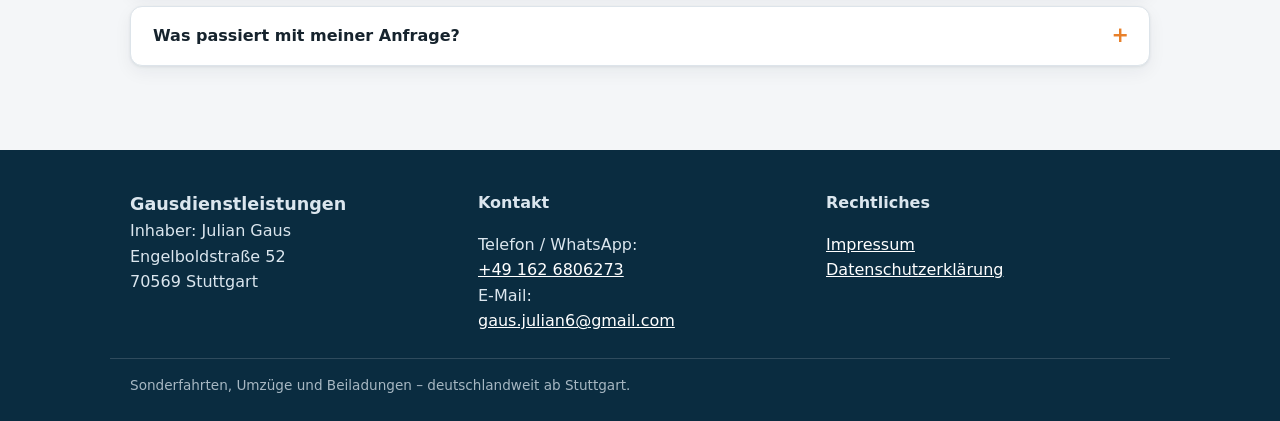
==== commit abfdedb7: "Replace site with transport one-pager: Sonderfahrten, Umzüge, Beiladungen New static one-page websit" ====
--- a/index.html
+++ b/index.html
@@ -3,474 +3,272 @@
 <head>
   <meta charset="UTF-8">
   <meta name="viewport" content="width=device-width, initial-scale=1.0">
-  <title>Gaus Dienstleistungen – Transport Stuttgart–Berlin, Sonderfahrten &amp; Putzservice</title>
-  <meta name="description" content="Beiladung Stuttgart–Berlin mit Sofort-Preis, kurzfristige Sonderfahrten ab Stuttgart und Putzservice in Stuttgart. Jetzt Preis berechnen und per WhatsApp anfragen.">
+  <title>Gausdienstleistungen – Sonderfahrten, Umzüge &amp; Beiladungen deutschlandweit</title>
+  <meta name="description" content="Sonderfahrten, Umzüge und Beiladungen – deutschlandweit ab Stuttgart. Persönlich, kurzfristig, zum fairen Festpreis. Jetzt unverbindlich per WhatsApp oder Telefon anfragen.">
+  <link rel="canonical" href="https://keinelvst.github.io/gausdienstleistungen/">
+  <meta property="og:type" content="website">
+  <meta property="og:title" content="Gausdienstleistungen – Sonderfahrten, Umzüge &amp; Beiladungen">
+  <meta property="og:description" content="Transporte deutschlandweit ab Stuttgart: Sonderfahrten, Umzüge und Beiladungen zum fairen Festpreis. Anfrage per WhatsApp – schnelle Rückmeldung.">
+  <meta property="og:url" content="https://keinelvst.github.io/gausdienstleistungen/">
+  <meta property="og:locale" content="de_DE">
+  <link rel="icon" href="data:image/svg+xml,%3Csvg%20xmlns='http://www.w3.org/2000/svg'%20viewBox='0%200%2032%2032'%3E%3Crect%20width='32'%20height='32'%20rx='7'%20fill='%230e3a53'/%3E%3Ctext%20x='16'%20y='23'%20font-family='Arial,sans-serif'%20font-size='19'%20font-weight='bold'%20fill='%23ffffff'%20text-anchor='middle'%3EG%3C/text%3E%3C/svg%3E">
   <link rel="stylesheet" href="style.css">
+  <script type="application/ld+json">
+  {
+    "@context": "https://schema.org",
+    "@type": "MovingCompany",
+    "name": "Gausdienstleistungen",
+    "description": "Sonderfahrten, Umzüge und Beiladungen deutschlandweit ab Stuttgart.",
+    "url": "https://keinelvst.github.io/gausdienstleistungen/",
+    "telephone": "+491626806273",
+    "email": "gaus.julian6@gmail.com",
+    "address": {
+      "@type": "PostalAddress",
+      "streetAddress": "Engelboldstraße 52",
+      "postalCode": "70569",
+      "addressLocality": "Stuttgart",
+      "addressCountry": "DE"
+    },
+    "areaServed": { "@type": "Country", "name": "Deutschland" },
+    "founder": { "@type": "Person", "name": "Julian Gaus" },
+    "priceRange": "€€"
+  }
+  </script>
 </head>
 <body>
 
   <header class="site-header">
-    <div class="wrap">
+    <div class="wrap header-row">
       <div class="brand">
         <span class="brand-logo" aria-hidden="true">G</span>
         <div>
-          <p class="brand-name">Gaus Dienstleistungen</p>
-          <p class="brand-tag">Transport &amp; Reinigung aus Stuttgart</p>
+          <p class="brand-name">Gausdienstleistungen</p>
+          <p class="brand-tag">Transporte deutschlandweit ab Stuttgart</p>
         </div>
       </div>
       <p class="header-kontakt">
-        <a href="#" data-telefon data-telefon-text class="header-tel">Telefon</a>
-        <span class="hero-sub">Julian Gaus ist direkt am Apparat</span>
+        <a class="header-tel" href="tel:+491626806273">+49&nbsp;162&nbsp;6806273</a>
+        <span class="header-sub">Julian Gaus ist direkt am Apparat</span>
       </p>
-      <p class="hero-line">Sofort-Preis berechnen – ohne Anruf, ohne Wartezeit.</p>
     </div>
   </header>
 
-  <nav class="tabs" aria-label="Leistungsbereiche">
-    <div class="wrap tabs-row">
-      <button class="tab is-active" data-tab="transport" type="button">Nach Berlin</button>
-      <button class="tab" data-tab="rueckladung" type="button">Nach Stuttgart</button>
-      <button class="tab" data-tab="sonderfahrt" type="button">Sonderfahrt</button>
-      <button class="tab" data-tab="putzservice" type="button">Putzservice</button>
-    </div>
-  </nav>
-
-  <main class="wrap">
-
-    <!-- ══════════════ BEREICH 1: TRANSPORT NACH BERLIN ══════════════ -->
-    <section id="transport" class="panel is-active" aria-label="Transport nach Berlin">
-      <div class="card intro-card">
-        <h1>Beiladung Stuttgart&nbsp;→&nbsp;Berlin</h1>
-        <p>Wir fahren regelmäßig von Stuttgart nach Berlin. Ihre Sendung fährt mit –
-           Sie zahlen nur den Anteil, den Ihre Ladung im Transporter belegt.
-           Geben Sie Ihre Daten ein und erhalten Sie sofort Ihren Preis.</p>
-      </div>
-
-      <form id="form-t" class="card" novalidate>
-        <h2>Abholung</h2>
-        <div class="field">
-          <label for="t-pickup-address">Abholadresse <span class="req">*</span></label>
-          <div class="ac-wrap">
-            <input type="text" id="t-pickup-address" autocomplete="off" spellcheck="false"
-                   placeholder="Straße Hausnummer, PLZ Ort" required>
-          </div>
-          <p class="field-error" hidden></p>
+  <section class="hero">
+    <div class="wrap">
+      <h1>Sonderfahrten, Umzüge &amp;&nbsp;Beiladungen</h1>
+      <p class="hero-sub">Deutschlandweit ab Stuttgart – persönlich, kurzfristig und zum fairen Festpreis.
+         Sie schreiben, was transportiert werden soll. Sie bekommen schnell eine klare Antwort mit Preis.</p>
+      <div class="hero-cta">
+        <a class="btn btn-wa" href="https://wa.me/491626806273?text=Hallo%20Julian%2C%20ich%20habe%20eine%20Transportanfrage." target="_blank" rel="noopener">
+          <svg class="icon" viewBox="0 0 24 24" aria-hidden="true"><path fill="currentColor" d="M12.04 2c-5.5 0-9.98 4.47-9.98 9.97 0 1.76.46 3.47 1.34 4.98L2 22l5.18-1.36a9.96 9.96 0 0 0 4.86 1.24h.01c5.5 0 9.97-4.47 9.97-9.97A9.9 9.9 0 0 0 19.1 4.9 9.9 9.9 0 0 0 12.04 2Zm0 18.2h-.01a8.3 8.3 0 0 1-4.22-1.16l-.3-.18-3.07.8.82-3-.2-.3a8.26 8.26 0 0 1-1.27-4.4c0-4.56 3.72-8.27 8.28-8.27a8.2 8.2 0 0 1 5.85 2.43 8.2 8.2 0 0 1 2.42 5.86c0 4.56-3.71 8.27-8.27 8.27h-.03Zm4.54-6.2c-.25-.12-1.47-.72-1.7-.8-.22-.09-.39-.13-.55.12-.17.25-.64.8-.78.97-.15.17-.29.19-.54.06-.25-.12-1.05-.38-2-1.23a7.5 7.5 0 0 1-1.38-1.72c-.15-.25-.02-.38.11-.51.11-.11.25-.29.37-.43.13-.15.17-.25.25-.42.08-.17.04-.31-.02-.43-.06-.13-.55-1.34-.76-1.84-.2-.48-.4-.42-.55-.42h-.47c-.17 0-.43.06-.66.3-.22.25-.86.85-.86 2.07 0 1.22.89 2.4 1.01 2.56.13.17 1.75 2.67 4.23 3.74.59.26 1.05.41 1.41.52.6.19 1.13.16 1.56.1.48-.07 1.47-.6 1.67-1.18.21-.58.21-1.07.15-1.18-.06-.1-.23-.16-.48-.29Z"/></svg>
+          Per WhatsApp anfragen
+        </a>
+        <a class="btn btn-call" href="tel:+491626806273">Jetzt anrufen</a>
+      </div>
+      <p class="hero-note">Unverbindliche Anfrage – Sie erhalten ein Festpreis-Angebot, bevor irgendetwas verbindlich wird.</p>
+    </div>
+  </section>
+
+  <main>
+
+    <section id="leistungen" class="section">
+      <div class="wrap">
+        <h2>Unsere Leistungen</h2>
+        <div class="cards">
+          <article class="card">
+            <h3>Sonderfahrten</h3>
+            <p>Kurzfristige Direkt- und Expressfahrten in ganz Deutschland: Ihre Ladung fährt ohne Umwege
+               vom Absender zum Empfänger – auf Wunsch noch am selben Tag.</p>
+            <ul>
+              <li>Direktfahrt ohne Zwischenstopps</li>
+              <li>Kurzfristig verfügbar, auch am Wochenende</li>
+              <li>Eilige Sendungen, Maschinen, Möbel, Ersatzteile</li>
+            </ul>
+          </article>
+          <article class="card">
+            <h3>Umzüge</h3>
+            <p>Privatumzüge und kleine Firmenumzüge – vom Studentenzimmer bis zur Wohnung.
+               Wir laden, fahren und tragen, damit Ihr Umzug ein planbarer Tag wird und kein Kraftakt.</p>
+            <ul>
+              <li>Umzüge innerhalb Stuttgarts und deutschlandweit</li>
+              <li>Tragen bis zur Etage inklusive Absprache vorab</li>
+              <li>Klarer Festpreis statt Überraschungen</li>
+            </ul>
+          </article>
+          <article class="card">
+            <h3>Beiladungen</h3>
+            <p>Die günstige Alternative: Ihre Sendung fährt auf einer ohnehin geplanten Tour mit –
+               Sie zahlen nur den Platz, den Ihre Ladung im Transporter belegt.</p>
+            <ul>
+              <li>Ideal für einzelne Möbel, Kartons und Kleinmengen</li>
+              <li>Regelmäßige Touren, z.&nbsp;B. Stuttgart&nbsp;–&nbsp;Berlin</li>
+              <li>Deutlich günstiger als eine Direktfahrt</li>
+            </ul>
+          </article>
         </div>
-        <div class="field-row">
+      </div>
+    </section>
+
+    <section id="warum" class="section section-alt">
+      <div class="wrap">
+        <h2>Warum Gausdienstleistungen?</h2>
+        <div class="cards cards-4">
+          <div class="card card-slim">
+            <h3>Persönlich</h3>
+            <p>Kein Callcenter: Sie sprechen direkt mit Julian Gaus – von der Anfrage bis zur Ablieferung.</p>
+          </div>
+          <div class="card card-slim">
+            <h3>Schnelle Rückmeldung</h3>
+            <p>Anfragen werden zügig beantwortet, meist noch am selben Tag – per WhatsApp oft innerhalb weniger Stunden.</p>
+          </div>
+          <div class="card card-slim">
+            <h3>Fairer Festpreis</h3>
+            <p>Sie bekommen vorab einen klaren Preis. Keine versteckten Kosten, keine Überraschungen bei der Abrechnung.</p>
+          </div>
+          <div class="card card-slim">
+            <h3>Kurzfristig verfügbar</h3>
+            <p>Auch spontane Termine sind oft machbar – fragen Sie einfach an, wir sagen Ihnen ehrlich, was geht.</p>
+          </div>
+        </div>
+      </div>
+    </section>
+
+    <section id="ablauf" class="section">
+      <div class="wrap">
+        <h2>So einfach läuft es ab</h2>
+        <ol class="steps">
+          <li class="card">
+            <span class="step-num" aria-hidden="true">1</span>
+            <h3>Anfrage senden</h3>
+            <p>Formular ausfüllen und per WhatsApp senden – oder direkt anrufen. Zwei Minuten genügen.</p>
+          </li>
+          <li class="card">
+            <span class="step-num" aria-hidden="true">2</span>
+            <h3>Festpreis erhalten</h3>
+            <p>Sie bekommen schnell ein klares Angebot mit Preis und möglichem Termin – unverbindlich.</p>
+          </li>
+          <li class="card">
+            <span class="step-num" aria-hidden="true">3</span>
+            <h3>Transport zum Wunschtermin</h3>
+            <p>Passt alles, wird gefahren: pünktlich abgeholt, sorgfältig transportiert, zuverlässig geliefert.</p>
+          </li>
+        </ol>
+      </div>
+    </section>
+
+    <section id="anfrage" class="section section-alt">
+      <div class="wrap">
+        <h2>Anfrage stellen</h2>
+        <p class="section-intro">Füllen Sie das Formular aus – der Knopf öffnet WhatsApp mit Ihrer fertigen Nachricht.
+           Sie können sie dort noch prüfen und ändern, bevor Sie sie absenden. Es werden keine Daten über diese Website übertragen oder gespeichert.</p>
+        <form id="anfrage-form" class="card form-card" novalidate>
           <div class="field">
-            <label for="t-pickup-floor">Etage <span class="req">*</span></label>
-            <input type="number" id="t-pickup-floor" inputmode="numeric" min="0" max="10" step="1" value="0" required>
-            <p class="field-hint">0 = Erdgeschoss</p>
-            <p class="field-error" hidden></p>
-          </div>
-          <div class="field field-check">
-            <label class="check">
-              <input type="checkbox" id="t-pickup-elevator">
-              <span>Aufzug vorhanden <em>und</em> groß genug</span>
-            </label>
-          </div>
-        </div>
-
-        <h2>Lieferung <span class="h2-note">(Berlin und Umgebung)</span></h2>
-        <div class="field">
-          <label for="t-delivery-address">Lieferadresse <span class="req">*</span></label>
-          <div class="ac-wrap">
-            <input type="text" id="t-delivery-address" autocomplete="off" spellcheck="false"
-                   placeholder="Straße Hausnummer, PLZ Berlin" required>
-          </div>
-          <p class="field-error" hidden></p>
-        </div>
-        <div class="field-row">
+            <label for="f-leistung">Leistung <span class="req">*</span></label>
+            <select id="f-leistung" required>
+              <option value="">Bitte wählen …</option>
+              <option>Sonderfahrt</option>
+              <option>Umzug</option>
+              <option>Beiladung</option>
+              <option>Weiß ich noch nicht</option>
+            </select>
+          </div>
+          <div class="field-row">
+            <div class="field">
+              <label for="f-von">Von (PLZ / Ort) <span class="req">*</span></label>
+              <input type="text" id="f-von" placeholder="z. B. 70569 Stuttgart" required>
+            </div>
+            <div class="field">
+              <label for="f-nach">Nach (PLZ / Ort) <span class="req">*</span></label>
+              <input type="text" id="f-nach" placeholder="z. B. 10115 Berlin" required>
+            </div>
+          </div>
+          <div class="field-row">
+            <div class="field">
+              <label for="f-termin">Wunschtermin</label>
+              <input type="date" id="f-termin">
+            </div>
+            <div class="field">
+              <label for="f-name">Ihr Name</label>
+              <input type="text" id="f-name" autocomplete="name" placeholder="Vor- und Nachname">
+            </div>
+          </div>
           <div class="field">
-            <label for="t-delivery-floor">Etage <span class="req">*</span></label>
-            <input type="number" id="t-delivery-floor" inputmode="numeric" min="0" max="10" step="1" value="0" required>
-            <p class="field-hint">0 = Erdgeschoss</p>
-            <p class="field-error" hidden></p>
-          </div>
-          <div class="field field-check">
-            <label class="check">
-              <input type="checkbox" id="t-delivery-elevator">
-              <span>Aufzug vorhanden <em>und</em> groß genug</span>
-            </label>
-          </div>
-        </div>
-
-        <h2>Was wird transportiert?</h2>
-        <p class="section-hint">Maße bitte pro Gegenstand angeben – wir rechnen automatisch
-           eine kleine Sicherheitsmarge dazu.</p>
-        <div id="t-items" class="items"></div>
-        <button type="button" id="t-add-item" class="btn-secondary">+ Gegenstand hinzufügen</button>
-        <p class="field-error" id="t-items-error" role="alert" hidden></p>
-
-        <h2>Tragen</h2>
-        <div class="field">
-          <span class="label-like">Wird ein zweiter Träger benötigt? <span class="req">*</span></span>
-          <div class="radio-row" role="radiogroup" aria-label="Zweiter Träger benötigt">
-            <label class="check"><input type="radio" name="t-helper" value="nein" checked><span>Nein, eine Person reicht</span></label>
-            <label class="check"><input type="radio" name="t-helper" value="ja"><span>Ja, es muss zu zweit getragen werden</span></label>
-          </div>
-        </div>
-        <div id="t-helper-details" hidden>
-          <div class="field">
-            <span class="label-like">Wo wird getragen?</span>
-            <p class="field-hint">Oft wird nur an einer der beiden Adressen Hilfe gebraucht –
-               dann zahlen Sie auch nur dafür.</p>
-            <label class="check">
-              <input type="checkbox" id="t-helper-pickup" checked>
-              <span>Beim <em>Abholen</em></span>
-            </label>
-            <label class="check">
-              <input type="checkbox" id="t-helper-delivery" checked>
-              <span>Beim <em>Liefern</em></span>
-            </label>
-            <p class="field-error" id="t-helper-error" role="alert" hidden></p>
-          </div>
-          <div class="field">
-            <label class="check">
-              <input type="checkbox" id="t-self-help">
-              <span>Ich packe selbst mit an (kein Aufpreis für den zweiten Träger)</span>
-            </label>
-          </div>
-        </div>
-
-        <h2>Ihre Angaben</h2>
-        <div class="field-row field-row-3">
-          <div class="field">
-            <label for="t-date">Wunschtermin <span class="opt">(optional)</span></label>
-            <input type="date" id="t-date">
-            <p class="field-error" hidden></p>
-          </div>
-          <div class="field">
-            <label for="t-name">Name <span class="opt">(optional)</span></label>
-            <input type="text" id="t-name" autocomplete="name" placeholder="Vor- und Nachname">
-          </div>
-          <div class="field">
-            <label for="t-phone">Telefon <span class="opt">(optional)</span></label>
-            <input type="tel" id="t-phone" autocomplete="tel" placeholder="Für Rückfragen zum Termin">
-          </div>
-        </div>
-
-        <button type="submit" class="btn-primary" id="t-submit">
-          <span class="btn-label">Preis berechnen</span>
-          <span class="btn-spinner" hidden aria-hidden="true"></span>
-        </button>
-        <p class="form-error" id="t-form-error" role="alert" hidden></p>
-      </form>
-
-      <div class="card result-card" id="t-result" hidden role="status" aria-live="polite"></div>
-    </section>
-
-    <!-- ══════════════ BEREICH 1b: RÜCKLADUNG BERLIN → STUTTGART ══════════════ -->
-    <section id="rueckladung" class="panel" aria-label="Beiladung Berlin nach Stuttgart">
-      <div class="card intro-card">
-        <h1>Beiladung Berlin&nbsp;→&nbsp;Stuttgart</h1>
-        <p>Wir fahren nicht nur hin, sondern auch zurück. Auf dem Rückweg von Berlin nach
-           Stuttgart ist Platz frei – zu genau denselben Konditionen wie in der Gegenrichtung.
-           Geben Sie Ihre Daten ein und erhalten Sie sofort Ihren Preis.</p>
-      </div>
-
-      <form id="form-r" class="card" novalidate>
-        <h2>Abholung <span class="h2-note">(Berlin und Umgebung)</span></h2>
-        <div class="field">
-          <label for="r-pickup-address">Abholadresse <span class="req">*</span></label>
-          <div class="ac-wrap">
-            <input type="text" id="r-pickup-address" autocomplete="off" spellcheck="false"
-                   placeholder="Straße Hausnummer, PLZ Berlin" required>
-          </div>
-          <p class="field-error" hidden></p>
-        </div>
-        <div class="field-row">
-          <div class="field">
-            <label for="r-pickup-floor">Etage <span class="req">*</span></label>
-            <input type="number" id="r-pickup-floor" inputmode="numeric" min="0" max="10" step="1" value="0" required>
-            <p class="field-hint">0 = Erdgeschoss</p>
-            <p class="field-error" hidden></p>
-          </div>
-          <div class="field field-check">
-            <label class="check">
-              <input type="checkbox" id="r-pickup-elevator">
-              <span>Aufzug vorhanden <em>und</em> groß genug</span>
-            </label>
-          </div>
-        </div>
-
-        <h2>Lieferung <span class="h2-note">(Stuttgart und Umgebung)</span></h2>
-        <div class="field">
-          <label for="r-delivery-address">Lieferadresse <span class="req">*</span></label>
-          <div class="ac-wrap">
-            <input type="text" id="r-delivery-address" autocomplete="off" spellcheck="false"
-                   placeholder="Straße Hausnummer, PLZ Ort" required>
-          </div>
-          <p class="field-error" hidden></p>
-        </div>
-        <div class="field-row">
-          <div class="field">
-            <label for="r-delivery-floor">Etage <span class="req">*</span></label>
-            <input type="number" id="r-delivery-floor" inputmode="numeric" min="0" max="10" step="1" value="0" required>
-            <p class="field-hint">0 = Erdgeschoss</p>
-            <p class="field-error" hidden></p>
-          </div>
-          <div class="field field-check">
-            <label class="check">
-              <input type="checkbox" id="r-delivery-elevator">
-              <span>Aufzug vorhanden <em>und</em> groß genug</span>
-            </label>
-          </div>
-        </div>
-
-        <h2>Was wird transportiert?</h2>
-        <p class="section-hint">Maße bitte pro Gegenstand angeben – wir rechnen automatisch
-           eine kleine Sicherheitsmarge dazu.</p>
-        <div id="r-items" class="items"></div>
-        <button type="button" id="r-add-item" class="btn-secondary">+ Gegenstand hinzufügen</button>
-        <p class="field-error" id="r-items-error" role="alert" hidden></p>
-
-        <h2>Tragen</h2>
-        <div class="field">
-          <span class="label-like">Wird ein zweiter Träger benötigt? <span class="req">*</span></span>
-          <div class="radio-row" role="radiogroup" aria-label="Zweiter Träger benötigt">
-            <label class="check"><input type="radio" name="r-helper" value="nein" checked><span>Nein, eine Person reicht</span></label>
-            <label class="check"><input type="radio" name="r-helper" value="ja"><span>Ja, es muss zu zweit getragen werden</span></label>
-          </div>
-        </div>
-        <div id="r-helper-details" hidden>
-          <div class="field">
-            <span class="label-like">Wo wird getragen?</span>
-            <p class="field-hint">Oft wird nur an einer der beiden Adressen Hilfe gebraucht –
-               dann zahlen Sie auch nur dafür.</p>
-            <label class="check">
-              <input type="checkbox" id="r-helper-pickup" checked>
-              <span>Beim <em>Abholen</em></span>
-            </label>
-            <label class="check">
-              <input type="checkbox" id="r-helper-delivery" checked>
-              <span>Beim <em>Liefern</em></span>
-            </label>
-            <p class="field-error" id="r-helper-error" role="alert" hidden></p>
-          </div>
-          <div class="field">
-            <label class="check">
-              <input type="checkbox" id="r-self-help">
-              <span>Ich packe selbst mit an (kein Aufpreis für den zweiten Träger)</span>
-            </label>
-          </div>
-        </div>
-
-        <h2>Ihre Angaben</h2>
-        <div class="field-row field-row-3">
-          <div class="field">
-            <label for="r-date">Wunschtermin <span class="opt">(optional)</span></label>
-            <input type="date" id="r-date">
-            <p class="field-error" hidden></p>
-          </div>
-          <div class="field">
-            <label for="r-name">Name <span class="opt">(optional)</span></label>
-            <input type="text" id="r-name" autocomplete="name" placeholder="Vor- und Nachname">
-          </div>
-          <div class="field">
-            <label for="r-phone">Telefon <span class="opt">(optional)</span></label>
-            <input type="tel" id="r-phone" autocomplete="tel" placeholder="Für Rückfragen zum Termin">
-          </div>
-        </div>
-
-        <button type="submit" class="btn-primary" id="r-submit">
-          <span class="btn-label">Preis berechnen</span>
-          <span class="btn-spinner" hidden aria-hidden="true"></span>
-        </button>
-        <p class="form-error" id="r-form-error" role="alert" hidden></p>
-      </form>
-
-      <div class="card result-card" id="r-result" hidden role="status" aria-live="polite"></div>
-    </section>
-
-    <!-- ══════════════ BEREICH 2: SONDERFAHRT ══════════════ -->
-    <section id="sonderfahrt" class="panel" aria-label="Sonderfahrt">
-      <div class="card intro-card">
-        <h1>Sonderfahrten ab Stuttgart</h1>
-        <p>Kurzfristig etwas zu transportieren? Wir fahren Einzeltransporte ab Stuttgart –
-           exklusiv für Sie. <strong>Der Preis wird fair nach Strecke und Zeit berechnet</strong>
-           (inkl. Hin- und Rückfahrt ab unserem Standort) – Sie sehen ihn sofort.</p>
-      </div>
-
-      <form id="form-sonderfahrt" class="card" novalidate>
-        <h2>Strecke</h2>
-        <div class="field">
-          <label for="s-pickup-address">Abholadresse <span class="req">*</span></label>
-          <div class="ac-wrap">
-            <input type="text" id="s-pickup-address" autocomplete="off" spellcheck="false"
-                   placeholder="Straße Hausnummer, PLZ Ort" required>
-          </div>
-          <p class="field-error" hidden></p>
-        </div>
-        <div class="field">
-          <label for="s-dest-address">Zieladresse <span class="req">*</span></label>
-          <div class="ac-wrap">
-            <input type="text" id="s-dest-address" autocomplete="off" spellcheck="false"
-                   placeholder="Straße Hausnummer, PLZ Ort" required>
-          </div>
-          <p class="field-error" hidden></p>
-        </div>
-
-        <h2>Termin</h2>
-        <div class="field-row">
-          <div class="field">
-            <label for="s-date">Datum <span class="req">*</span></label>
-            <input type="date" id="s-date" required>
-            <p class="field-error" hidden></p>
-          </div>
-          <div class="field">
-            <label for="s-time">Uhrzeit <span class="req">*</span></label>
-            <input type="time" id="s-time" required>
-            <p class="field-error" hidden></p>
-          </div>
-        </div>
-
-        <h2>Ladung</h2>
-        <div class="field">
-          <label for="s-desc">Was wird transportiert? <span class="req">*</span></label>
-          <textarea id="s-desc" rows="3" required
-                    placeholder="z. B. Waschmaschine, ca. 70 kg – oder: 10 Umzugskartons und ein Sofa"></textarea>
-          <p class="field-error" hidden></p>
-        </div>
-        <div class="field">
-          <label class="check">
-            <input type="checkbox" id="s-helper">
-            <span>Beifahrer/Ladehilfe benötigt <em>(es muss zu zweit getragen werden)</em></span>
-          </label>
-        </div>
-        <div class="field-row">
-          <div class="field">
-            <label for="s-pickup-floor">Etage Abholung <span class="opt">(optional, nur zur Info)</span></label>
-            <input type="number" id="s-pickup-floor" inputmode="numeric" min="0" max="10" step="1">
-          </div>
-          <div class="field">
-            <label for="s-dest-floor">Etage Ziel <span class="opt">(optional, nur zur Info)</span></label>
-            <input type="number" id="s-dest-floor" inputmode="numeric" min="0" max="10" step="1">
-          </div>
-        </div>
-        <div class="grid-2">
-          <div class="field">
-            <label for="s-name">Name <span class="opt">(optional)</span></label>
-            <input type="text" id="s-name" autocomplete="name" placeholder="Vor- und Nachname">
-          </div>
-          <div class="field">
-            <label for="s-phone">Telefon <span class="opt">(optional)</span></label>
-            <input type="tel" id="s-phone" autocomplete="tel" placeholder="Für Rückfragen zum Termin">
-          </div>
-        </div>
-
-        <button type="submit" class="btn-primary" id="s-submit">
-          <span class="btn-label">Preis berechnen</span>
-          <span class="btn-spinner" hidden aria-hidden="true"></span>
-        </button>
-        <p class="form-error" id="s-form-error" role="alert" hidden></p>
-      </form>
-
-      <div class="card result-card" id="s-result" hidden role="status" aria-live="polite"></div>
-    </section>
-
-    <!-- ══════════════ BEREICH 3: PUTZSERVICE ══════════════ -->
-    <section id="putzservice" class="panel" aria-label="Putzservice">
-      <div class="card intro-card">
-        <h1>Putzservice in Stuttgart</h1>
-        <p>Zuverlässige Reinigung in Stuttgart und näherer Umgebung –
-           <strong><span data-config="cleaningRate"></span>&nbsp;€ pro Stunde und Reinigungskraft</strong>
-           zzgl. Anfahrt (<span data-config="cleaningTravelRange"></span>&nbsp;€ je nach Entfernung),
-           Mindestbuchung <span data-config="cleaningMinHours"></span>&nbsp;Stunden.</p>
-      </div>
-
-      <form id="form-putzservice" class="card" novalidate>
-        <h2>Leistung</h2>
-        <div class="field">
-          <label for="p-service">Welche Reinigung benötigen Sie? <span class="req">*</span></label>
-          <select id="p-service" required></select>
-        </div>
-        <div class="field">
-          <label for="p-address">Adresse oder PLZ/Ort <span class="req">*</span></label>
-          <div class="ac-wrap">
-            <input type="text" id="p-address" autocomplete="off" spellcheck="false"
-                   placeholder="Straße Hausnummer, PLZ Ort" required>
-          </div>
-          <p class="field-error" hidden></p>
-        </div>
-
-        <h2>Umfang</h2>
-        <div class="field-row">
-          <div class="field">
-            <label for="p-hours">Geschätzte Stunden <span class="req">*</span></label>
-            <input type="number" id="p-hours" inputmode="numeric" min="1" max="12" step="1" value="2" required>
-            <p class="field-hint">Mindestbuchung: <span data-config="cleaningMinHours"></span> Stunden</p>
-            <p class="field-error" hidden></p>
-          </div>
-          <div class="field">
-            <label for="p-staff">Anzahl Reinigungskräfte <span class="req">*</span></label>
-            <input type="number" id="p-staff" inputmode="numeric" min="1" max="4" step="1" value="1" required>
-            <p class="field-error" hidden></p>
-          </div>
-        </div>
-
-        <div class="field-row field-row-3">
-          <div class="field">
-            <label for="p-date">Wunschtermin <span class="opt">(optional)</span></label>
-            <input type="date" id="p-date">
-            <p class="field-error" hidden></p>
-          </div>
-          <div class="field">
-            <label for="p-name">Name <span class="opt">(optional)</span></label>
-            <input type="text" id="p-name" autocomplete="name" placeholder="Vor- und Nachname">
-          </div>
-          <div class="field">
-            <label for="p-phone">Telefon <span class="opt">(optional)</span></label>
-            <input type="tel" id="p-phone" autocomplete="tel" placeholder="Für Rückfragen zum Termin">
-          </div>
-        </div>
-
-        <button type="submit" class="btn-primary" id="p-submit">
-          <span class="btn-label">Preis berechnen</span>
-          <span class="btn-spinner" hidden aria-hidden="true"></span>
-        </button>
-        <p class="form-error" id="p-form-error" role="alert" hidden></p>
-      </form>
-
-      <div class="card result-card" id="p-result" hidden role="status" aria-live="polite"></div>
+            <label for="f-nachricht">Was soll transportiert werden?</label>
+            <textarea id="f-nachricht" rows="4" placeholder="z. B. 2-Zimmer-Wohnung, ca. 20 Kartons, Waschmaschine, Sofa – Abholung 3. OG ohne Aufzug"></textarea>
+          </div>
+          <button type="submit" class="btn btn-wa btn-block">
+            <svg class="icon" viewBox="0 0 24 24" aria-hidden="true"><path fill="currentColor" d="M12.04 2c-5.5 0-9.98 4.47-9.98 9.97 0 1.76.46 3.47 1.34 4.98L2 22l5.18-1.36a9.96 9.96 0 0 0 4.86 1.24h.01c5.5 0 9.97-4.47 9.97-9.97A9.9 9.9 0 0 0 19.1 4.9 9.9 9.9 0 0 0 12.04 2Zm0 18.2h-.01a8.3 8.3 0 0 1-4.22-1.16l-.3-.18-3.07.8.82-3-.2-.3a8.26 8.26 0 0 1-1.27-4.4c0-4.56 3.72-8.27 8.28-8.27a8.2 8.2 0 0 1 5.85 2.43 8.2 8.2 0 0 1 2.42 5.86c0 4.56-3.71 8.27-8.27 8.27h-.03Zm4.54-6.2c-.25-.12-1.47-.72-1.7-.8-.22-.09-.39-.13-.55.12-.17.25-.64.8-.78.97-.15.17-.29.19-.54.06-.25-.12-1.05-.38-2-1.23a7.5 7.5 0 0 1-1.38-1.72c-.15-.25-.02-.38.11-.51.11-.11.25-.29.37-.43.13-.15.17-.25.25-.42.08-.17.04-.31-.02-.43-.06-.13-.55-1.34-.76-1.84-.2-.48-.4-.42-.55-.42h-.47c-.17 0-.43.06-.66.3-.22.25-.86.85-.86 2.07 0 1.22.89 2.4 1.01 2.56.13.17 1.75 2.67 4.23 3.74.59.26 1.05.41 1.41.52.6.19 1.13.16 1.56.1.48-.07 1.47-.6 1.67-1.18.21-.58.21-1.07.15-1.18-.06-.1-.23-.16-.48-.29Z"/></svg>
+            Per WhatsApp anfragen
+          </button>
+          <p class="form-alt">Lieber klassisch? <a href="tel:+491626806273">+49&nbsp;162&nbsp;6806273</a> oder
+             <a href="mailto:gaus.julian6@gmail.com">gaus.julian6@gmail.com</a></p>
+        </form>
+      </div>
+    </section>
+
+    <section id="faq" class="section">
+      <div class="wrap">
+        <h2>Häufige Fragen</h2>
+        <details class="card faq-item">
+          <summary>Was ist eine Beiladung – und warum ist sie günstiger?</summary>
+          <p>Bei einer Beiladung fährt Ihre Sendung auf einer Tour mit, die ohnehin stattfindet. Sie zahlen nur den
+             Anteil des Laderaums, den Ihre Ladung belegt – dadurch ist eine Beiladung deutlich günstiger als eine
+             eigene Direktfahrt. Dafür richtet sich der Termin nach der geplanten Tour.</p>
+        </details>
+        <details class="card faq-item">
+          <summary>Wie kurzfristig kann ein Transport stattfinden?</summary>
+          <p>Sonderfahrten sind oft sehr kurzfristig möglich – je nach Auslastung auch am selben oder nächsten Tag.
+             Fragen Sie einfach mit Ihrem Wunschtermin an; Sie bekommen eine ehrliche Antwort, was machbar ist.</p>
+        </details>
+        <details class="card faq-item">
+          <summary>Wie kommt der Preis zustande?</summary>
+          <p>Der Preis richtet sich vor allem nach Strecke, Menge bzw. Volumen und Aufwand beim Be- und Entladen
+             (z.&nbsp;B. Etage, Trageweg). Sie erhalten vorab einen Festpreis – der gilt dann auch.</p>
+        </details>
+        <details class="card faq-item">
+          <summary>Welche Gebiete werden bedient?</summary>
+          <p>Ganz Deutschland, mit Sitz in Stuttgart. Die Strecke Stuttgart&nbsp;–&nbsp;Berlin wird regelmäßig gefahren
+             und eignet sich besonders gut für günstige Beiladungen in beide Richtungen.</p>
+        </details>
+        <details class="card faq-item">
+          <summary>Was passiert mit meiner Anfrage?</summary>
+          <p>Das Formular öffnet nur WhatsApp mit einer vorbereiteten Nachricht – gesendet wird erst, wenn Sie es
+             selbst tun. Diese Website speichert nichts und überträgt keine Formulardaten. Details stehen in der
+             <a href="datenschutz.html">Datenschutzerklärung</a>.</p>
+        </details>
+      </div>
     </section>
 
   </main>
 
   <footer class="site-footer">
-    <div class="wrap">
-      <p>Alle Preise sind Endpreise. Gemäß §&nbsp;19 UStG wird keine Umsatzsteuer berechnet.</p>
-      <p>Wir nennen Ihnen einen Preisrahmen. Der genaue Betrag steht fest, sobald wir
-         Ihre Anfrage kurz mit Ihnen durchgegangen sind – er liegt innerhalb des
-         genannten Rahmens. Angaben gültig <span data-config="priceValidityDays"></span>&nbsp;Tage
-         (der Transportpreis nach Berlin richtet sich nach dem tagesaktuellen Dieselpreis).</p>
-      <p class="footer-kontakt">
-        Fragen? Rufen Sie einfach an:
-        <a href="#" data-telefon data-telefon-text class="footer-tel">Telefon</a>
-      </p>
-      <p class="footer-links">
-        <a href="#" id="impressum-link">Impressum</a>
-        <a href="datenschutz.html">Datenschutz</a>
-        <a href="admin.html">Interner Bereich</a>
-      </p>
-      <div id="impressum" class="impressum" hidden>
-        <h3>Impressum</h3>
-        <p>Angaben gemäß § 5 DDG</p>
-        <p>Gausdienstleistungen<br>
-           Inhaber: Julian Gaus<br>
-           Engelboldstraße 52<br>
-           70569 Stuttgart</p>
-        <p>Telefon: <a href="#" data-telefon data-telefon-text>Telefon</a><br>
-           E-Mail: <a href="mailto:gaus.julian6@gmail.com">gaus.julian6@gmail.com</a></p>
-        <p>Umsatzsteuer: Als Kleinunternehmer im Sinne von § 19 UStG wird keine
-           Umsatzsteuer berechnet und daher auch keine Umsatzsteuer-Identifikations&shy;nummer
-           geführt.</p>
-        <p>Verantwortlich für den Inhalt: Julian Gaus, Anschrift wie oben.</p>
-      </div>
+    <div class="wrap footer-grid">
+      <div>
+        <p class="brand-name">Gausdienstleistungen</p>
+        <p>Inhaber: Julian Gaus<br>
+           Engelboldstraße&nbsp;52<br>
+           70569&nbsp;Stuttgart</p>
+      </div>
+      <div>
+        <p><strong>Kontakt</strong></p>
+        <p>
+          Telefon / WhatsApp:<br><a href="tel:+491626806273">+49&nbsp;162&nbsp;6806273</a><br>
+          E-Mail:<br><a href="mailto:gaus.julian6@gmail.com">gaus.julian6@gmail.com</a>
+        </p>
+      </div>
+      <div>
+        <p><strong>Rechtliches</strong></p>
+        <p>
+          <a href="impressum.html">Impressum</a><br>
+          <a href="datenschutz.html">Datenschutzerklärung</a>
+        </p>
+      </div>
+    </div>
+    <div class="wrap footer-note">
+      <p>Sonderfahrten, Umzüge und Beiladungen – deutschlandweit ab Stuttgart.</p>
     </div>
   </footer>
 
-  <script src="app.js"></script>
-  <script src="db.js"></script>
+  <script src="script.js"></script>
 </body>
 </html>
--- a/style.css
+++ b/style.css
@@ -1,765 +1,312 @@
-/* ════════════════════════════════════════════════════════════════
-   Gaus Dienstleistungen – Stylesheet
-   Mobile-first, eine Spalte, System-Fonts, keine externen Ressourcen
-   ════════════════════════════════════════════════════════════════ */
+/* Gausdienstleistungen – Transporte deutschlandweit ab Stuttgart
+   Eigenständiges Stylesheet ohne externe Abhängigkeiten (keine Webfonts, kein CDN). */
 
 :root {
-  --blue-900: #14324f;
-  --blue-700: #1d4a74;
-  --blue-600: #2563a8;
-  --blue-100: #e3eef9;
-  --amber: #f5a623;
-  --ink: #1c2530;
-  --ink-soft: #55636f;
-  --line: #d9e1e8;
-  --bg: #f2f5f8;
+  --ink: #16232d;
+  --ink-soft: #46586a;
+  --bg: #f4f6f8;
   --card: #ffffff;
-  --error: #c0392b;
-  --error-bg: #fdecea;
-  --ok: #1e8449;
-  --whatsapp: #25d366;
-  --whatsapp-dark: #1da851;
+  --line: #dde4ea;
+  --brand: #0e3a53;
+  --brand-deep: #0a2c40;
+  --accent: #e8802a;
+  --wa: #1fa855;
+  --wa-deep: #17853f;
   --radius: 12px;
-  --shadow: 0 1px 3px rgba(20, 50, 79, 0.10), 0 4px 16px rgba(20, 50, 79, 0.06);
+  --shadow: 0 1px 3px rgba(16, 35, 48, 0.08), 0 6px 18px rgba(16, 35, 48, 0.06);
 }
 
 * { box-sizing: border-box; }
 
-/* Muss ganz oben stehen und "!important" tragen: Das hidden-Attribut wirkt
-   über die eingebaute Browser-Regel [hidden] { display: none }, und die wird
-   von JEDER eigenen display-Angabe überstimmt (z. B. .login-screen mit
-   display:flex). Ohne diese Zeile lassen sich solche Elemente per
-   element.hidden = true nicht mehr ausblenden. */
-[hidden] { display: none !important; }
-
-html {
-  scroll-behavior: smooth;
-  /* Die Reiterleiste klebt oben und ist rund 48 px hoch. Ohne diesen Abstand
-     rutscht alles, was per scrollIntoView angefahren wird (Preis, Fehlerfeld),
-     teilweise darunter. */
-  scroll-padding-top: 64px;
-}
+html { scroll-behavior: smooth; }
 
 body {
   margin: 0;
   font-family: system-ui, -apple-system, "Segoe UI", Roboto, "Helvetica Neue", Arial, sans-serif;
   font-size: 16px;
-  line-height: 1.55;
+  line-height: 1.6;
   color: var(--ink);
   background: var(--bg);
   -webkit-text-size-adjust: 100%;
 }
 
 .wrap {
-  max-width: 680px;
+  max-width: 1060px;
   margin: 0 auto;
-  padding: 0 16px;
-}
-
-/* ── Header ─────────────────────────────────────────── */
+  padding: 0 20px;
+}
+
+h1, h2, h3 { line-height: 1.25; margin: 0 0 0.5em; }
+h2 { font-size: 1.7rem; margin-bottom: 1em; }
+h3 { font-size: 1.12rem; }
+p { margin: 0 0 1em; }
+p:last-child { margin-bottom: 0; }
+ul { margin: 0; padding-left: 1.2em; }
+li { margin-bottom: 0.35em; }
+a { color: var(--brand); }
+a:hover { color: var(--brand-deep); }
+
+/* ── Kopfbereich ─────────────────────────────────────────── */
 
 .site-header {
-  background:
-    radial-gradient(120% 140% at 100% 0%, rgba(245, 166, 35, .18), transparent 55%),
-    linear-gradient(160deg, var(--blue-900), var(--blue-700));
-  color: #fff;
-  padding: 16px 0 18px;
-}
-
-/* Marke links, Telefon rechts – spart eine ganze Zeile */
-.site-header .wrap {
-  display: flex;
-  flex-wrap: wrap;
-  align-items: center;
-  gap: 10px 16px;
-}
-
-.brand {
+  background: var(--brand-deep);
+  color: #fff;
+  padding: 14px 0;
+}
+
+.header-row {
   display: flex;
   align-items: center;
-  gap: 11px;
-  flex: 1 1 auto;
-}
+  justify-content: space-between;
+  gap: 16px;
+  flex-wrap: wrap;
+}
+
+.brand { display: flex; align-items: center; gap: 12px; }
 
 .brand-logo {
-  display: grid;
-  place-items: center;
-  width: 40px;
-  height: 40px;
-  border-radius: 11px;
-  background: var(--amber);
-  color: var(--blue-900);
-  font-size: 23px;
-  font-weight: 800;
+  display: inline-flex;
+  align-items: center;
+  justify-content: center;
+  width: 44px;
+  height: 44px;
+  border-radius: 10px;
+  background: var(--accent);
+  color: #fff;
+  font-size: 1.5rem;
+  font-weight: 700;
   flex: none;
-  box-shadow: 0 2px 8px rgba(0, 0, 0, .18);
-}
-
-.brand-name {
-  margin: 0;
-  font-size: 19px;
-  font-weight: 700;
-  letter-spacing: 0.2px;
-  line-height: 1.2;
-}
-
-.brand-tag {
-  margin: 0;
-  font-size: 12.5px;
-  opacity: 0.82;
-}
-
-/* Telefon sitzt rechts neben der Marke, der Werbesatz darunter über
-   die volle Breite – spart gegenüber drei Zeilen untereinander Platz. */
-.header-kontakt {
-  margin: 0;
-  flex: 0 0 auto;
-  display: flex;
-  align-items: center;
-  gap: 10px;
-}
-
-.hero-line {
-  margin: 0;
-  flex: 1 0 100%;
-  font-size: 13.5px;
-  opacity: 0.85;
-}
-
-/* ── Tab-Navigation ─────────────────────────────────── */
-
-.tabs {
-  position: sticky;
-  top: 0;
-  z-index: 50;
-  background: var(--card);
-  border-bottom: 1px solid var(--line);
-  box-shadow: 0 2px 6px rgba(20, 50, 79, 0.06);
-}
-
-/* Auf dem Handy umbrechen statt seitlich scrollen – sonst liegt der
-   vierte Reiter ausserhalb des Bildes und wird schlicht übersehen. */
-.tabs-row {
-  display: flex;
-  flex-wrap: wrap;
-  gap: 4px;
-}
-
-.tabs-row { padding-top: 7px; padding-bottom: 7px; }
-
-.tab {
-  appearance: none;
-  border: none;
-  background: none;
-  font: inherit;
-  font-size: 14px;
-  font-weight: 600;
-  color: var(--ink-soft);
-  padding: 8px 12px;
-  border-radius: 999px;
-  cursor: pointer;
-  white-space: nowrap;
-  flex: 1 1 calc(50% - 4px);   /* zwei je Zeile auf schmalen Bildschirmen */
-  transition: background .15s, color .15s;
-}
-
-.tab:hover { color: var(--blue-700); background: var(--blue-100); }
-
-.tab.is-active {
-  color: #fff;
-  background: var(--blue-700);
-}
-
-/* ── Panels & Cards ─────────────────────────────────── */
-
-main.wrap { padding-top: 14px; padding-bottom: 32px; }
-
-.panel { display: none; }
-.panel.is-active { display: block; }
-
-.card {
-  background: var(--card);
-  border-radius: var(--radius);
-  box-shadow: var(--shadow);
-  padding: 16px 16px;
-  margin-bottom: 12px;
-}
-
-/* Einleitung als schlanker Streifen statt als große Karte */
-.intro-card {
-  padding: 14px 16px;
-  border-left: 4px solid var(--amber);
-}
-
-.intro-card h1 {
-  margin: 0 0 4px;
-  font-size: 19px;
-  line-height: 1.25;
-  color: var(--blue-900);
-}
-
-.intro-card p { margin: 0; color: var(--ink-soft); font-size: 14px; }
-.intro-card strong { color: var(--ink); }
-
-/* ── Formulare ──────────────────────────────────────── */
-
-form h2 {
-  display: flex;
-  align-items: baseline;
-  gap: 8px;
-  font-size: 13px;
-  font-weight: 700;
-  letter-spacing: .05em;
-  text-transform: uppercase;
-  color: var(--blue-600);
-  margin: 18px 0 9px;
-  padding-bottom: 5px;
-  border-bottom: 1px solid var(--line);
-}
-
-form h2:first-of-type { margin-top: 0; }
-
-.h2-note {
-  font-weight: 400;
-  font-size: 12px;
-  letter-spacing: 0;
-  text-transform: none;
-  color: var(--ink-soft);
-}
-
-.section-hint {
-  margin: -3px 0 9px;
-  font-size: 13px;
-  color: var(--ink-soft);
-}
-
-.field { margin-bottom: 11px; min-width: 0; }
-
-.field-row {
-  display: grid;
-  grid-template-columns: 1fr 1fr;
-  gap: 12px;
-  align-items: start;
-}
-
-label, .label-like {
-  display: block;
-  font-size: 13.5px;
-  font-weight: 600;
-  margin-bottom: 4px;
-}
-
-.req { color: var(--error); }
-.opt { font-weight: 400; color: var(--ink-soft); font-size: 12.5px; }
-
-input[type="text"],
-input[type="number"],
-input[type="date"],
-input[type="time"],
-select,
-textarea {
-  width: 100%;
-  font: inherit;
-  font-size: 16px; /* verhindert iOS-Zoom */
-  color: var(--ink);
-  background: #f7f9fc;
-  border: 1px solid var(--line);
-  border-radius: 9px;
-  padding: 9px 11px;
-  outline: none;
-  transition: background .12s, border-color .12s, box-shadow .12s;
-}
-
-input:focus, select:focus, textarea:focus {
-  background: #fff;
-  border-color: var(--blue-600);
-  box-shadow: 0 0 0 3px rgba(37, 99, 168, 0.15);
-}
-
-input[aria-invalid="true"], textarea[aria-invalid="true"] {
-  border-color: var(--error);
-}
-
-textarea { resize: vertical; }
-
-.field-hint {
-  margin: 4px 0 0;
-  font-size: 12.5px;
-  color: var(--ink-soft);
-}
-
-.field-error, .form-error {
-  margin: 6px 0 0;
-  font-size: 13.5px;
-  color: var(--error);
-}
-
-.form-error {
-  background: var(--error-bg);
-  border-radius: 8px;
-  padding: 10px 12px;
-  margin-top: 12px;
-}
-
-/* Checkboxen & Radios */
-
-/* Ankreuz- und Auswahlfelder als ganze anklickbare Zeile:
-   ruhiger im Bild und am Handy deutlich leichter zu treffen. */
-.check {
-  display: flex;
-  align-items: center;
-  gap: 10px;
-  font-weight: 400;
-  font-size: 14px;
-  line-height: 1.35;
-  cursor: pointer;
-  margin-bottom: 0;
-  padding: 9px 11px;
-  border: 1px solid var(--line);
-  border-radius: 9px;
-  background: #f7f9fc;
-  transition: background .12s, border-color .12s;
-}
-
-.check:hover { background: var(--blue-100); border-color: #c3d6e8; }
-
-.check:has(input:checked) {
-  background: var(--blue-100);
-  border-color: var(--blue-600);
-  font-weight: 600;
-}
-
-.check input {
-  margin: 0;
-  width: 18px;
-  height: 18px;
-  flex: none;
-  accent-color: var(--blue-600);
-}
-
-.check em { font-style: normal; font-weight: 600; }
-
-.radio-row { display: grid; gap: 7px; }
-
-/* "Aufzug"-Kästchen sitzt neben dem Etagenfeld auf gleicher Höhe */
-.field-check { align-self: end; padding-bottom: 0; margin-bottom: 11px; }
-
-/* ── Gegenstände (dynamische Zeilen) ────────────────── */
-
-.items { display: grid; gap: 8px; margin-bottom: 10px; }
-
-.item-row {
-  border: 1px solid var(--line);
-  border-radius: 10px;
-  padding: 10px 11px 11px;
-  background: #fbfcfe;
-}
-
-.item-head {
-  display: flex;
-  justify-content: space-between;
-  align-items: center;
-  margin-bottom: 6px;
-}
-
-.item-title { font-size: 13.5px; font-weight: 700; color: var(--blue-700); }
-
-.item-remove {
-  appearance: none;
-  border: none;
-  background: none;
-  color: var(--error);
-  font: inherit;
-  font-size: 13px;
-  cursor: pointer;
-  padding: 2px 4px;
-}
-
-.item-grid {
-  display: grid;
-  grid-template-columns: repeat(3, 1fr);
-  gap: 8px;
-}
-
-.item-grid .field { margin-bottom: 0; }
-.item-grid label { font-size: 12.5px; }
-
-/* ── Buttons ────────────────────────────────────────── */
-
-.btn-primary, .btn-secondary, .btn-whatsapp {
+}
+
+.brand-name { margin: 0; font-weight: 700; font-size: 1.1rem; }
+.brand-tag { margin: 0; font-size: 0.85rem; opacity: 0.85; }
+
+.header-kontakt { margin: 0; text-align: right; }
+.header-tel {
+  color: #fff;
+  font-weight: 700;
+  font-size: 1.05rem;
+  text-decoration: none;
+}
+.header-tel:hover { color: #ffd9b3; }
+.header-sub { display: block; font-size: 0.8rem; opacity: 0.85; }
+
+/* ── Hero ────────────────────────────────────────────────── */
+
+.hero {
+  background: linear-gradient(160deg, var(--brand-deep) 0%, var(--brand) 65%, #14506f 100%);
+  color: #fff;
+  padding: 56px 0 60px;
+}
+
+.hero h1 { font-size: clamp(1.9rem, 4.5vw, 2.9rem); margin-bottom: 0.4em; }
+
+.hero-sub {
+  max-width: 640px;
+  font-size: 1.08rem;
+  opacity: 0.94;
+  margin-bottom: 1.6em;
+}
+
+.hero-cta { display: flex; gap: 12px; flex-wrap: wrap; }
+
+.hero-note { margin-top: 1.2em; font-size: 0.88rem; opacity: 0.8; }
+
+/* ── Knöpfe ──────────────────────────────────────────────── */
+
+.btn {
   display: inline-flex;
   align-items: center;
   justify-content: center;
   gap: 10px;
+  padding: 13px 22px;
+  border: 0;
+  border-radius: 999px;
+  font-size: 1rem;
+  font-weight: 700;
+  font-family: inherit;
+  text-decoration: none;
+  cursor: pointer;
+  transition: background-color 0.15s ease, transform 0.05s ease;
+}
+.btn:active { transform: translateY(1px); }
+
+.btn-wa { background: var(--wa); color: #fff; }
+.btn-wa:hover { background: var(--wa-deep); color: #fff; }
+
+.btn-call {
+  background: #fff;
+  color: var(--brand-deep);
+  border: 2px solid rgba(255, 255, 255, 0.9);
+}
+.btn-call:hover { background: #eaf1f6; color: var(--brand-deep); }
+
+.btn-block { width: 100%; }
+
+.icon { width: 21px; height: 21px; flex: none; }
+
+/* ── Abschnitte & Karten ─────────────────────────────────── */
+
+.section { padding: 52px 0; }
+.section-alt { background: #eaeff3; }
+
+.section-intro { max-width: 640px; color: var(--ink-soft); margin-bottom: 1.6em; }
+
+.cards {
+  display: grid;
+  grid-template-columns: repeat(auto-fit, minmax(260px, 1fr));
+  gap: 18px;
+}
+.cards-4 { grid-template-columns: repeat(auto-fit, minmax(220px, 1fr)); }
+
+.card {
+  background: var(--card);
+  border: 1px solid var(--line);
+  border-radius: var(--radius);
+  box-shadow: var(--shadow);
+  padding: 22px;
+}
+
+.card h3 { color: var(--brand); }
+.card-slim p { color: var(--ink-soft); font-size: 0.95rem; }
+
+/* ── Ablauf ──────────────────────────────────────────────── */
+
+.steps {
+  list-style: none;
+  margin: 0;
+  padding: 0;
+  display: grid;
+  grid-template-columns: repeat(auto-fit, minmax(240px, 1fr));
+  gap: 18px;
+  counter-reset: step;
+}
+
+.step-num {
+  display: inline-flex;
+  align-items: center;
+  justify-content: center;
+  width: 36px;
+  height: 36px;
+  border-radius: 50%;
+  background: var(--accent);
+  color: #fff;
+  font-weight: 700;
+  margin-bottom: 10px;
+}
+
+/* ── Formular ────────────────────────────────────────────── */
+
+.form-card { max-width: 640px; }
+
+.field { margin-bottom: 16px; flex: 1; }
+
+.field-row { display: flex; gap: 14px; flex-wrap: wrap; }
+.field-row .field { min-width: 220px; }
+
+label { display: block; font-weight: 600; margin-bottom: 5px; font-size: 0.95rem; }
+.req { color: var(--accent); }
+
+input, select, textarea {
+  width: 100%;
+  padding: 11px 12px;
+  border: 1px solid var(--line);
+  border-radius: 8px;
   font: inherit;
-  font-weight: 700;
-  border-radius: 10px;
-  cursor: pointer;
-  text-decoration: none;
-  transition: background-color 0.15s ease;
-}
-
-.btn-primary {
-  width: 100%;
-  margin-top: 18px;
-  padding: 14px 18px;
-  font-size: 16.5px;
-  color: #fff;
-  background: var(--blue-600);
-  border: none;
-}
-
-.btn-primary:hover { background: var(--blue-700); }
-.btn-primary:disabled { background: #9db4c9; cursor: wait; }
-
-.btn-secondary {
-  padding: 9px 14px;
-  font-size: 14px;
-  color: var(--blue-700);
-  background: var(--blue-100);
-  border: 1px dashed var(--blue-600);
-}
-
-.btn-secondary:hover { background: #d3e5f5; }
-
-.btn-spinner {
-  width: 18px;
-  height: 18px;
-  border: 3px solid rgba(255, 255, 255, 0.35);
-  border-top-color: #fff;
-  border-radius: 50%;
-  animation: spin 0.8s linear infinite;
-}
-
-@keyframes spin { to { transform: rotate(360deg); } }
-
-/* ── Ergebnis-Karte ─────────────────────────────────── */
-
-/* Ergebniskarte: Der Preisrahmen ist das Wichtigste auf der Seite und
-   bekommt deshalb einen eigenen, farbigen Kopf. */
-.result-card { padding: 0; overflow: hidden; }
-
-.result-kicker {
-  margin: 0;
-  padding: 15px 16px 0;
-  background: linear-gradient(160deg, var(--blue-900), var(--blue-900));
-  color: rgba(255, 255, 255, .72);
-  font-size: 12px;
-  font-weight: 700;
-  letter-spacing: .08em;
-  text-transform: uppercase;
-}
-
-.result-title {
-  margin: 0;
-  padding: 2px 16px 16px;
-  background: linear-gradient(200deg, var(--blue-900), var(--blue-700));
-  color: #fff;
-  font-size: 30px;
-  font-weight: 800;
-  letter-spacing: -.02em;
-  line-height: 1.1;
-  white-space: nowrap;
-}
-
-/* Bei "Bitte individuell anfragen" gibt es keinen Preis – dort passt
-   der normale Fließtext besser als eine große Zahl. Ohne Kicker davor
-   braucht die Überschrift wieder ihren eigenen Abstand nach oben. */
-.result-card.result-error .result-title { white-space: normal; }
-.result-title:first-child { padding-top: 18px; }
-
-.result-sub {
-  margin: 0;
-  padding: 9px 16px 12px;
-  background: var(--blue-100);
-  font-size: 13px;
-  color: var(--blue-900);
-}
-
-/* Alles ausser Kopf und Untertitel bekommt den normalen Kartenrand */
-.result-card > *:not(.result-title):not(.result-sub):not(.result-kicker) {
-  margin-left: 16px;
-  margin-right: 16px;
-}
-.result-card > *:last-child { margin-bottom: 16px; }
-.result-card .badges { margin-top: 14px; }
-
-.result-card.result-error .result-title {
-  background: linear-gradient(160deg, #8c2f22, var(--error));
-  font-size: 20px;
-}
-
-.breakdown {
-  list-style: none;
-  margin: 0 0 14px;
-  padding: 0;
-  border-top: 1px solid var(--line);
-}
-
-.breakdown li {
-  display: flex;
-  justify-content: space-between;
-  gap: 12px;
-  padding: 8px 0;
-  border-bottom: 1px solid var(--line);
-  font-size: 14.5px;
-}
-
-.breakdown li .bd-label { color: var(--ink-soft); }
-
-/* Aufschlüsselung ohne Einzelbeträge – der Kunde sieht nur die Spanne */
-.bd-titel {
-  margin: 0 0 6px;
-  font-size: 13px;
-  font-weight: 700;
-  color: var(--ink-soft);
-  text-transform: uppercase;
-  letter-spacing: .03em;
-}
-.breakdown-ohne-betrag li { display: block; padding: 7px 0; }
-.breakdown-ohne-betrag li::before {
-  content: "✓";
-  color: var(--ok);
-  font-weight: 700;
-  margin-right: 8px;
-}
-.breakdown-ohne-betrag li .bd-label { color: var(--ink); }
-
-.bd-total-spanne {
-  display: flex;
-  justify-content: space-between;
-  align-items: baseline;
-  gap: 12px;
-  margin: 4px 0 16px;
-  padding-top: 12px;
-  border-top: 2px solid var(--blue-900);
-}
-.bd-total-spanne span { font-weight: 700; }
-.bd-total-spanne strong {
-  font-size: 19px;
-  color: var(--blue-900);
-  font-variant-numeric: tabular-nums;
-  white-space: nowrap;
-}
-.breakdown li .bd-amount { font-variant-numeric: tabular-nums; white-space: nowrap; }
-
-.breakdown li.bd-total {
-  font-size: 18px;
-  font-weight: 800;
-  color: var(--blue-900);
-  border-bottom: none;
-  padding-top: 12px;
-}
-
-.badges { display: flex; flex-wrap: wrap; gap: 6px; margin: 0 0 14px; }
-
-.badge {
-  font-size: 12px;
-  font-weight: 600;
-  color: var(--blue-700);
-  background: var(--blue-100);
-  border-radius: 999px;
-  padding: 3px 10px;
-}
-
-.badge.badge-warn { color: #8a5a00; background: #fdf3dd; }
-
-.result-note {
-  font-size: 13px;
-  color: var(--ink-soft);
-  margin: 10px 0 0;
-}
-
-.result-card.result-error { border-top-color: var(--error); }
-
-.result-error-msg {
-  background: var(--error-bg);
-  color: var(--error);
-  border-radius: 8px;
-  padding: 12px 14px;
-  font-size: 14.5px;
-  margin: 0 0 14px;
-}
-
-.btn-whatsapp {
-  width: 100%;
-  padding: 14px 18px;
-  font-size: 16.5px;
-  color: #fff;
-  background: var(--whatsapp);
-  border: none;
-}
-
-.btn-whatsapp:hover { background: var(--whatsapp-dark); }
-
-.btn-whatsapp.is-disabled {
-  background: #b9c4bd;
-  pointer-events: none;
-}
-
-.btn-whatsapp svg { flex: none; }
-
-.wa-hint {
-  margin: 8px 0 0;
-  font-size: 12.5px;
+  color: var(--ink);
+  background: #fff;
+}
+
+input:focus, select:focus, textarea:focus, .btn:focus-visible, a:focus-visible, summary:focus-visible {
+  outline: 3px solid rgba(232, 128, 42, 0.45);
+  outline-offset: 1px;
+}
+
+textarea { resize: vertical; }
+
+.field-error {
+  color: #b3341f;
+  font-size: 0.88rem;
+  margin: 6px 0 0;
+}
+
+.form-alt {
+  margin-top: 14px;
+  font-size: 0.92rem;
   color: var(--ink-soft);
   text-align: center;
 }
 
-/* ── Autocomplete ───────────────────────────────────── */
-
-.ac-wrap { position: relative; }
-
-.ac-list {
+/* ── FAQ ─────────────────────────────────────────────────── */
+
+.faq-item { padding: 0; margin-bottom: 12px; overflow: hidden; }
+
+.faq-item summary {
+  padding: 16px 22px;
+  font-weight: 600;
+  cursor: pointer;
+  list-style: none;
+  position: relative;
+  padding-right: 44px;
+}
+.faq-item summary::-webkit-details-marker { display: none; }
+.faq-item summary::after {
+  content: "+";
   position: absolute;
-  top: calc(100% + 4px);
-  left: 0;
-  right: 0;
-  z-index: 60;
+  right: 20px;
+  top: 50%;
+  transform: translateY(-50%);
+  font-size: 1.3rem;
+  color: var(--accent);
+  font-weight: 700;
+}
+.faq-item[open] summary::after { content: "–"; }
+.faq-item p { padding: 0 22px 16px; color: var(--ink-soft); }
+
+/* ── Fußbereich ──────────────────────────────────────────── */
+
+.site-footer {
+  background: var(--brand-deep);
+  color: #dbe6ee;
+  padding: 40px 0 24px;
+  margin-top: 20px;
+}
+
+.site-footer a { color: #fff; }
+
+.footer-grid {
+  display: grid;
+  grid-template-columns: repeat(auto-fit, minmax(200px, 1fr));
+  gap: 24px;
+  padding-bottom: 24px;
+  border-bottom: 1px solid rgba(255, 255, 255, 0.15);
+}
+
+.footer-note { padding-top: 16px; font-size: 0.85rem; opacity: 0.75; }
+
+/* ── Textseiten (Impressum / Datenschutz) ────────────────── */
+
+.textseite { padding: 40px 0 60px; }
+.textseite .card { margin-bottom: 18px; }
+.textseite h1 { font-size: 1.7rem; }
+.textseite h2 { font-size: 1.2rem; margin-top: 1.4em; }
+
+.hinweis-entwurf {
+  background: #fff7ec;
+  border: 1px solid #f0d9b8;
+  border-radius: 8px;
+  padding: 14px 16px;
+  font-size: 0.92rem;
   margin: 0;
-  padding: 4px;
-  list-style: none;
-  background: #fff;
-  border: 1px solid var(--line);
-  border-radius: 10px;
-  box-shadow: var(--shadow);
-  max-height: 260px;
-  overflow-y: auto;
-}
-
-.ac-item {
-  padding: 9px 10px;
-  border-radius: 7px;
-  font-size: 14.5px;
-  cursor: pointer;
-}
-
-.ac-item .ac-secondary {
-  display: block;
-  font-size: 12.5px;
-  color: var(--ink-soft);
-}
-
-.ac-item:hover, .ac-item.is-focused {
-  background: var(--blue-100);
-}
-
-/* ── Selbsttest-Banner (?test=1) ────────────────────── */
-
-.test-banner {
-  position: fixed;
-  bottom: 12px;
-  left: 12px;
-  right: 12px;
-  z-index: 100;
-  padding: 12px 16px;
-  border-radius: 10px;
-  font-size: 14px;
-  font-weight: 700;
-  color: #fff;
-  box-shadow: var(--shadow);
-}
-
-.test-banner.pass { background: var(--ok); }
-.test-banner.fail { background: var(--error); }
-
-/* ── Footer ─────────────────────────────────────────── */
-
-.site-footer {
-  background: var(--blue-900);
-  color: rgba(255, 255, 255, 0.8);
-  font-size: 13px;
-  padding: 24px 0 32px;
-  margin-top: 8px;
-}
-
-.site-footer p { margin: 0 0 8px; }
-
-.site-footer a { color: #fff; }
-
-.impressum {
-  margin-top: 14px;
-  padding-top: 14px;
-  border-top: 1px solid rgba(255, 255, 255, 0.2);
-}
-
-.impressum h3 { margin: 0 0 6px; font-size: 14px; color: #fff; }
-
-/* ── Telefon, Textseiten (Datenschutz) ──────────────── */
-
-.footer-kontakt { margin: 0 0 8px; }
-.footer-tel { font-weight: 700; white-space: nowrap; }
-.header-tel {
-  display: inline-block;
-  padding: 7px 15px;
-  border-radius: 999px;
-  background: rgba(255, 255, 255, .16);
-  border: 1px solid rgba(255, 255, 255, .4);
-  color: #fff;
-  font-weight: 700;
-  text-decoration: none;
-  white-space: nowrap;
-}
-.header-tel:hover { background: rgba(255, 255, 255, .26); }
-.hero-sub { font-size: 12.5px; opacity: .8; }
-/* Auf schmalen Handys reicht der Platz nur für die Nummer selbst */
-@media (max-width: 479px) { .hero-sub { display: none; } }
-
-/* Lange Wörter und URLs dürfen umbrechen, statt die Seite breit zu machen */
-.brand-tag, .textseite p, .textseite li, .textseite a {
-  overflow-wrap: anywhere;
-}
-
-.textseite { padding-bottom: 40px; }
-.textseite h1 { font-size: 22px; color: var(--blue-900); margin: 0 0 18px; }
-.textseite h2 { font-size: 17px; margin: 26px 0 8px; color: var(--blue-900); }
-.textseite h3 { font-size: 15px; margin: 18px 0 6px; color: var(--blue-700); }
-.textseite p, .textseite li { font-size: 15px; line-height: 1.65; }
-.textseite ul { padding-left: 22px; margin: 0 0 12px; }
-.textseite .stand { margin-top: 22px; color: var(--ink-soft); font-size: 13.5px; }
-.zurueck { margin: 18px 0 0; }
-.zurueck a { color: var(--blue-600); font-weight: 600; }
-
-.hinweis-entwurf {
-  margin: 0;
-  padding: 12px 14px;
-  background: #fdf3dd;
-  border-left: 4px solid var(--amber);
-  border-radius: 6px;
-  font-size: 14px;
-  color: #7a5200;
-}
-.hinweis-entwurf code {
-  background: rgba(255, 255, 255, .7);
-  padding: 1px 5px;
-  border-radius: 4px;
-}
-
-/* ── Desktop-Feinschliff ────────────────────────────── */
-
-@media (min-width: 700px) {
-  .wrap { max-width: 720px; }
-  .site-header { padding: 18px 0 20px; }
-  .intro-card h1 { font-size: 21px; }
-  .card { padding: 20px 22px; }
-  .intro-card { padding: 16px 22px; }
-  .item-grid { grid-template-columns: repeat(5, 1fr); }
-  .tab { flex: 0 1 auto; padding: 8px 16px; }
-
-  /* Wunschtermin, Name und Telefon nebeneinander statt untereinander */
-  .field-row-3 { grid-template-columns: repeat(3, 1fr); }
-
-  .result-kicker { padding: 18px 22px 0; }
-  .result-title { padding: 2px 22px 20px; font-size: 36px; }
-  .result-sub { padding: 10px 22px 13px; }
-  .result-card > *:not(.result-title):not(.result-sub):not(.result-kicker) {
-    margin-left: 22px;
-    margin-right: 22px;
-  }
-  .result-card > *:last-child { margin-bottom: 20px; }
-}
-
-@media (max-width: 480px) {
-  .field-row { grid-template-columns: 1fr; gap: 0; }
-  .field-check { padding-bottom: 0; }
-}
+}
+
+.zurueck { display: inline-block; margin-bottom: 18px; }
+
+/* ── Kleine Bildschirme ──────────────────────────────────── */
+
+@media (max-width: 560px) {
+  .header-kontakt { text-align: left; }
+  .hero { padding: 40px 0 44px; }
+  .section { padding: 40px 0; }
+  .btn { width: 100%; }
+}
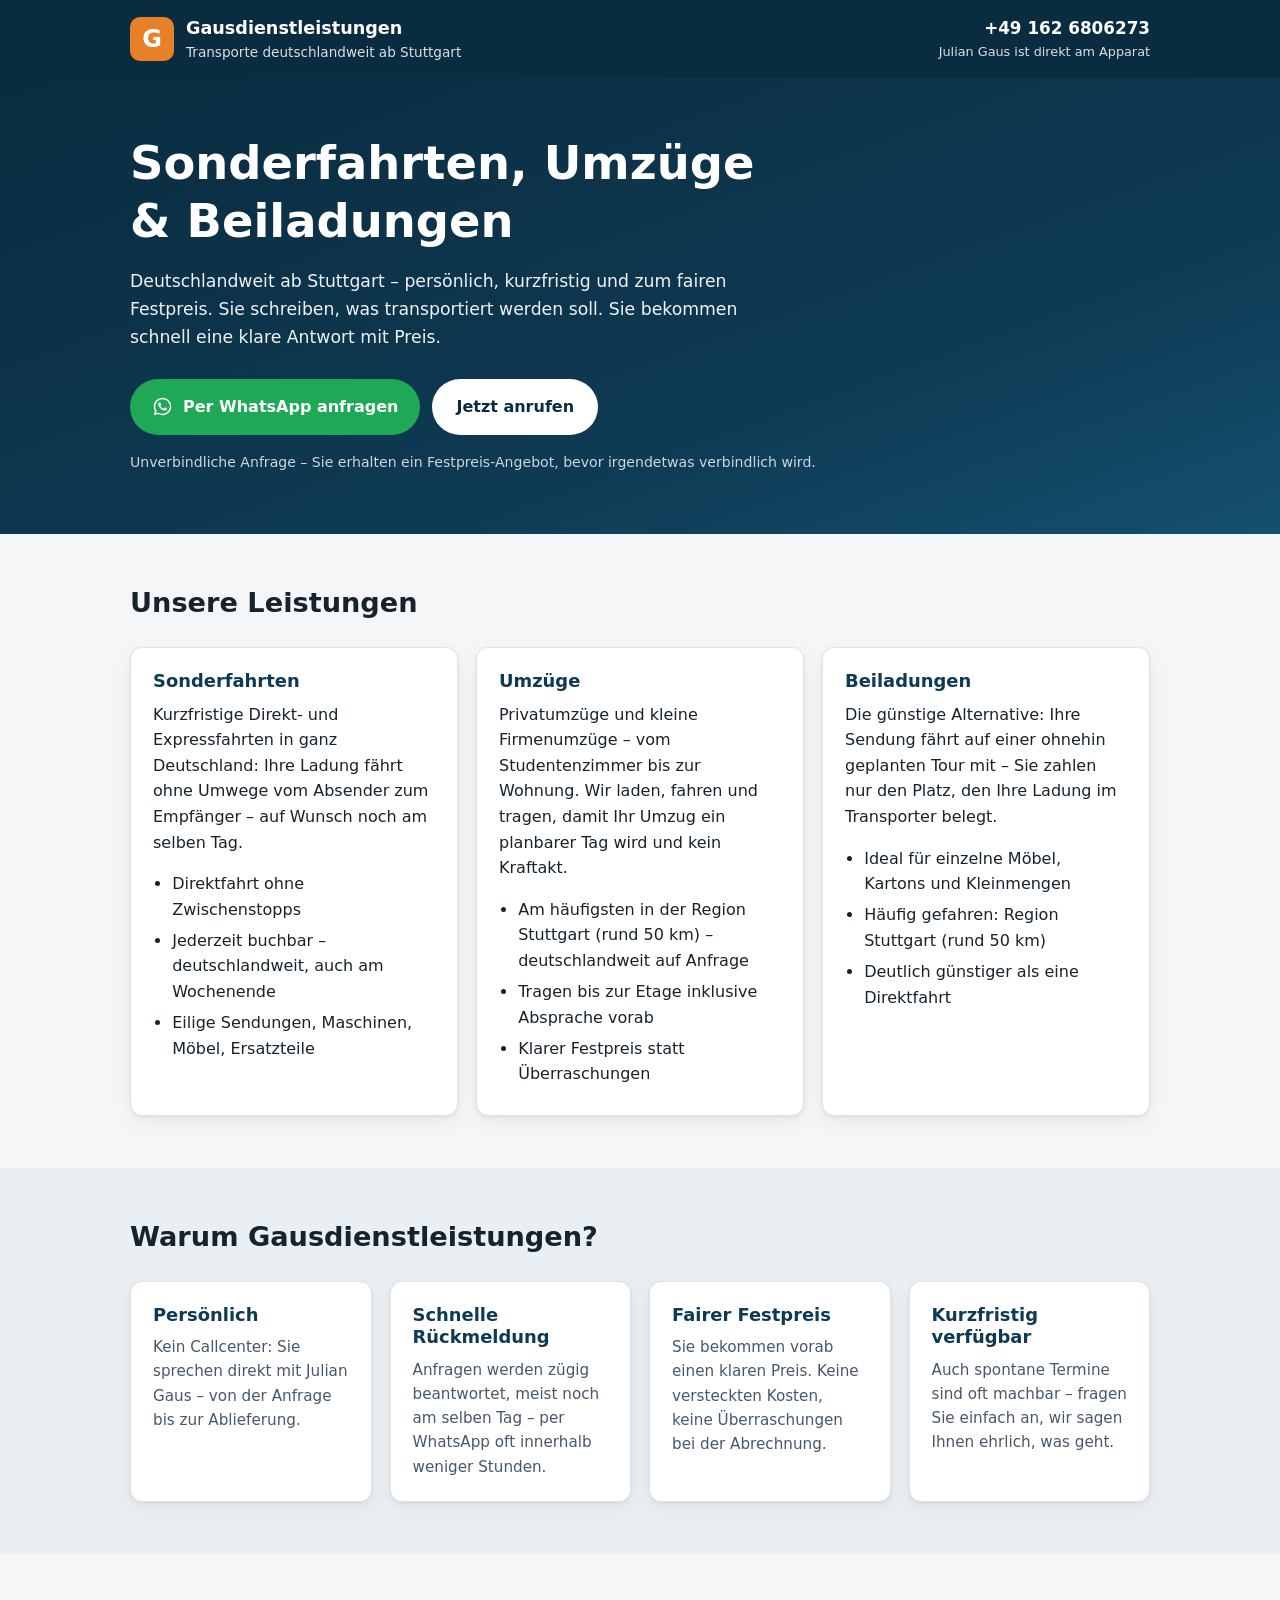
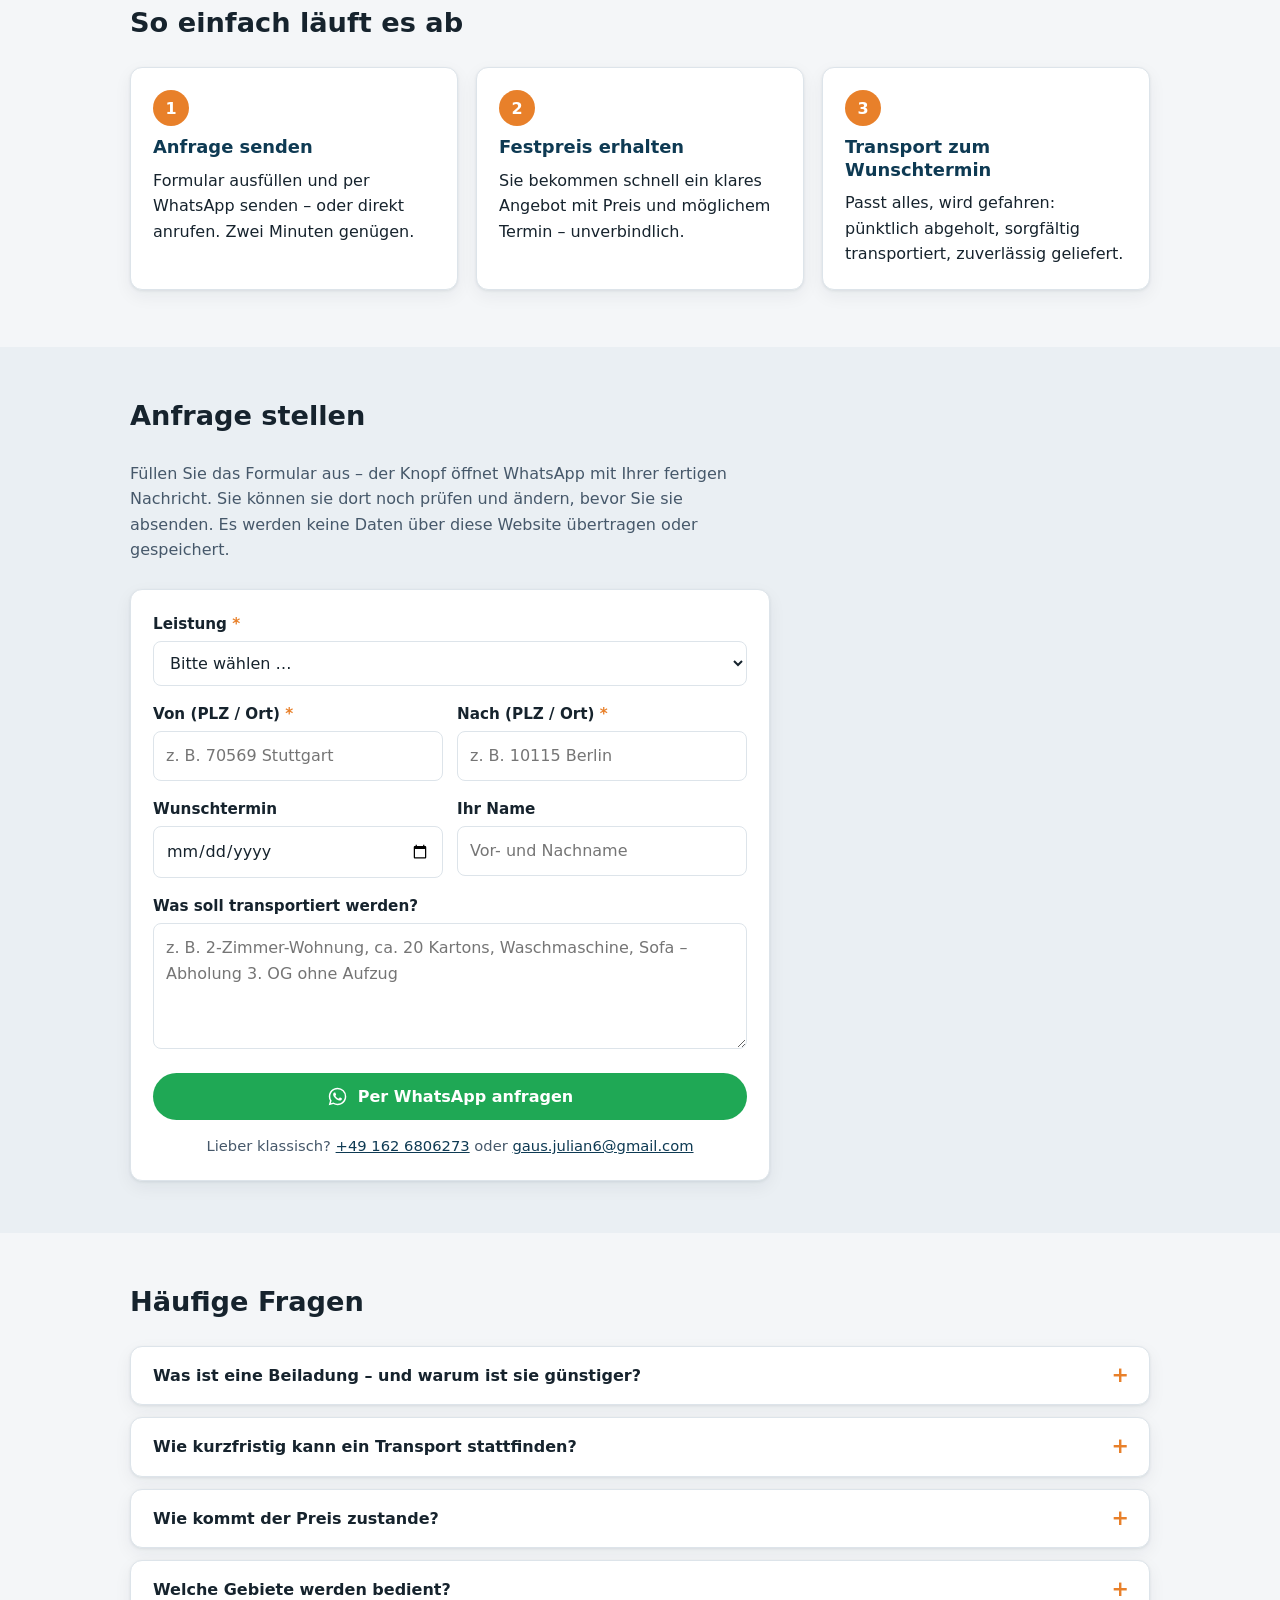
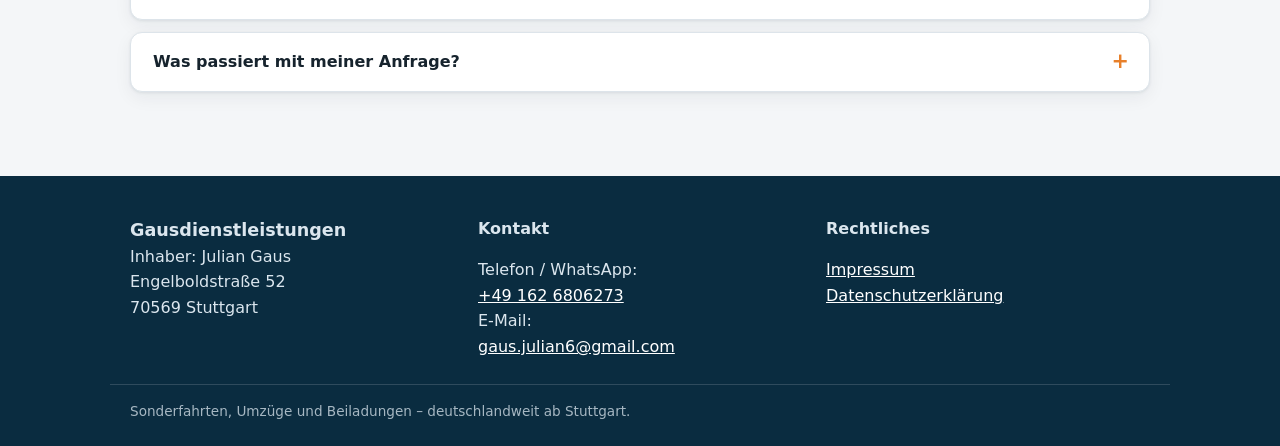
==== commit 6a0f069a: "Warn when a route leaves the Stuttgart region, except for Sonderfahrten Trips are frequent when pick" ====
--- a/index.html
+++ b/index.html
@@ -81,7 +81,7 @@
                vom Absender zum Empfänger – auf Wunsch noch am selben Tag.</p>
             <ul>
               <li>Direktfahrt ohne Zwischenstopps</li>
-              <li>Kurzfristig verfügbar, auch am Wochenende</li>
+              <li>Jederzeit buchbar – deutschlandweit, auch am Wochenende</li>
               <li>Eilige Sendungen, Maschinen, Möbel, Ersatzteile</li>
             </ul>
           </article>
@@ -90,7 +90,7 @@
             <p>Privatumzüge und kleine Firmenumzüge – vom Studentenzimmer bis zur Wohnung.
                Wir laden, fahren und tragen, damit Ihr Umzug ein planbarer Tag wird und kein Kraftakt.</p>
             <ul>
-              <li>Umzüge innerhalb Stuttgarts und deutschlandweit</li>
+              <li>Am häufigsten in der Region Stuttgart (rund 50&nbsp;km) – deutschlandweit auf Anfrage</li>
               <li>Tragen bis zur Etage inklusive Absprache vorab</li>
               <li>Klarer Festpreis statt Überraschungen</li>
             </ul>
@@ -101,7 +101,7 @@
                Sie zahlen nur den Platz, den Ihre Ladung im Transporter belegt.</p>
             <ul>
               <li>Ideal für einzelne Möbel, Kartons und Kleinmengen</li>
-              <li>Regelmäßige Touren, z.&nbsp;B. Stuttgart&nbsp;–&nbsp;Berlin</li>
+              <li>Häufig gefahren: Region Stuttgart (rund 50&nbsp;km)</li>
               <li>Deutlich günstiger als eine Direktfahrt</li>
             </ul>
           </article>
@@ -196,6 +196,12 @@
             <label for="f-nachricht">Was soll transportiert werden?</label>
             <textarea id="f-nachricht" rows="4" placeholder="z. B. 2-Zimmer-Wohnung, ca. 20 Kartons, Waschmaschine, Sofa – Abholung 3. OG ohne Aufzug"></textarea>
           </div>
+          <p id="strecken-hinweis" class="strecken-hinweis" aria-live="polite" hidden>
+            <strong>Hinweis zur Strecke:</strong> Diese Strecke wird selten gefahren – es kann daher
+            länger dauern, bis Ihr Auftrag angenommen wird. Sie können trotzdem gerne anfragen.
+            Wenn es schnell gehen soll: Sonderfahrten fahren wir jederzeit – wählen Sie oben einfach
+            „Sonderfahrt“.
+          </p>
           <button type="submit" class="btn btn-wa btn-block">
             <svg class="icon" viewBox="0 0 24 24" aria-hidden="true"><path fill="currentColor" d="M12.04 2c-5.5 0-9.98 4.47-9.98 9.97 0 1.76.46 3.47 1.34 4.98L2 22l5.18-1.36a9.96 9.96 0 0 0 4.86 1.24h.01c5.5 0 9.97-4.47 9.97-9.97A9.9 9.9 0 0 0 19.1 4.9 9.9 9.9 0 0 0 12.04 2Zm0 18.2h-.01a8.3 8.3 0 0 1-4.22-1.16l-.3-.18-3.07.8.82-3-.2-.3a8.26 8.26 0 0 1-1.27-4.4c0-4.56 3.72-8.27 8.28-8.27a8.2 8.2 0 0 1 5.85 2.43 8.2 8.2 0 0 1 2.42 5.86c0 4.56-3.71 8.27-8.27 8.27h-.03Zm4.54-6.2c-.25-.12-1.47-.72-1.7-.8-.22-.09-.39-.13-.55.12-.17.25-.64.8-.78.97-.15.17-.29.19-.54.06-.25-.12-1.05-.38-2-1.23a7.5 7.5 0 0 1-1.38-1.72c-.15-.25-.02-.38.11-.51.11-.11.25-.29.37-.43.13-.15.17-.25.25-.42.08-.17.04-.31-.02-.43-.06-.13-.55-1.34-.76-1.84-.2-.48-.4-.42-.55-.42h-.47c-.17 0-.43.06-.66.3-.22.25-.86.85-.86 2.07 0 1.22.89 2.4 1.01 2.56.13.17 1.75 2.67 4.23 3.74.59.26 1.05.41 1.41.52.6.19 1.13.16 1.56.1.48-.07 1.47-.6 1.67-1.18.21-.58.21-1.07.15-1.18-.06-.1-.23-.16-.48-.29Z"/></svg>
             Per WhatsApp anfragen
@@ -227,8 +233,10 @@
         </details>
         <details class="card faq-item">
           <summary>Welche Gebiete werden bedient?</summary>
-          <p>Ganz Deutschland, mit Sitz in Stuttgart. Die Strecke Stuttgart&nbsp;–&nbsp;Berlin wird regelmäßig gefahren
-             und eignet sich besonders gut für günstige Beiladungen in beide Richtungen.</p>
+          <p>Sonderfahrten fahren wir jederzeit und in ganz Deutschland. Umzüge und Beiladungen fahren
+             wir am häufigsten im Umkreis von rund 50&nbsp;km um Stuttgart. Weiter entfernte Strecken
+             sind grundsätzlich möglich, werden aber selten gefahren – dort kann es länger dauern,
+             bis Ihr Auftrag angenommen wird.</p>
         </details>
         <details class="card faq-item">
           <summary>Was passiert mit meiner Anfrage?</summary>
--- a/style.css
+++ b/style.css
@@ -230,6 +230,15 @@
   margin: 6px 0 0;
 }
 
+.strecken-hinweis {
+  background: #fff7ec;
+  border: 1px solid #f0d9b8;
+  border-radius: 8px;
+  padding: 14px 16px;
+  font-size: 0.92rem;
+  margin: 0 0 16px;
+}
+
 .form-alt {
   margin-top: 14px;
   font-size: 0.92rem;
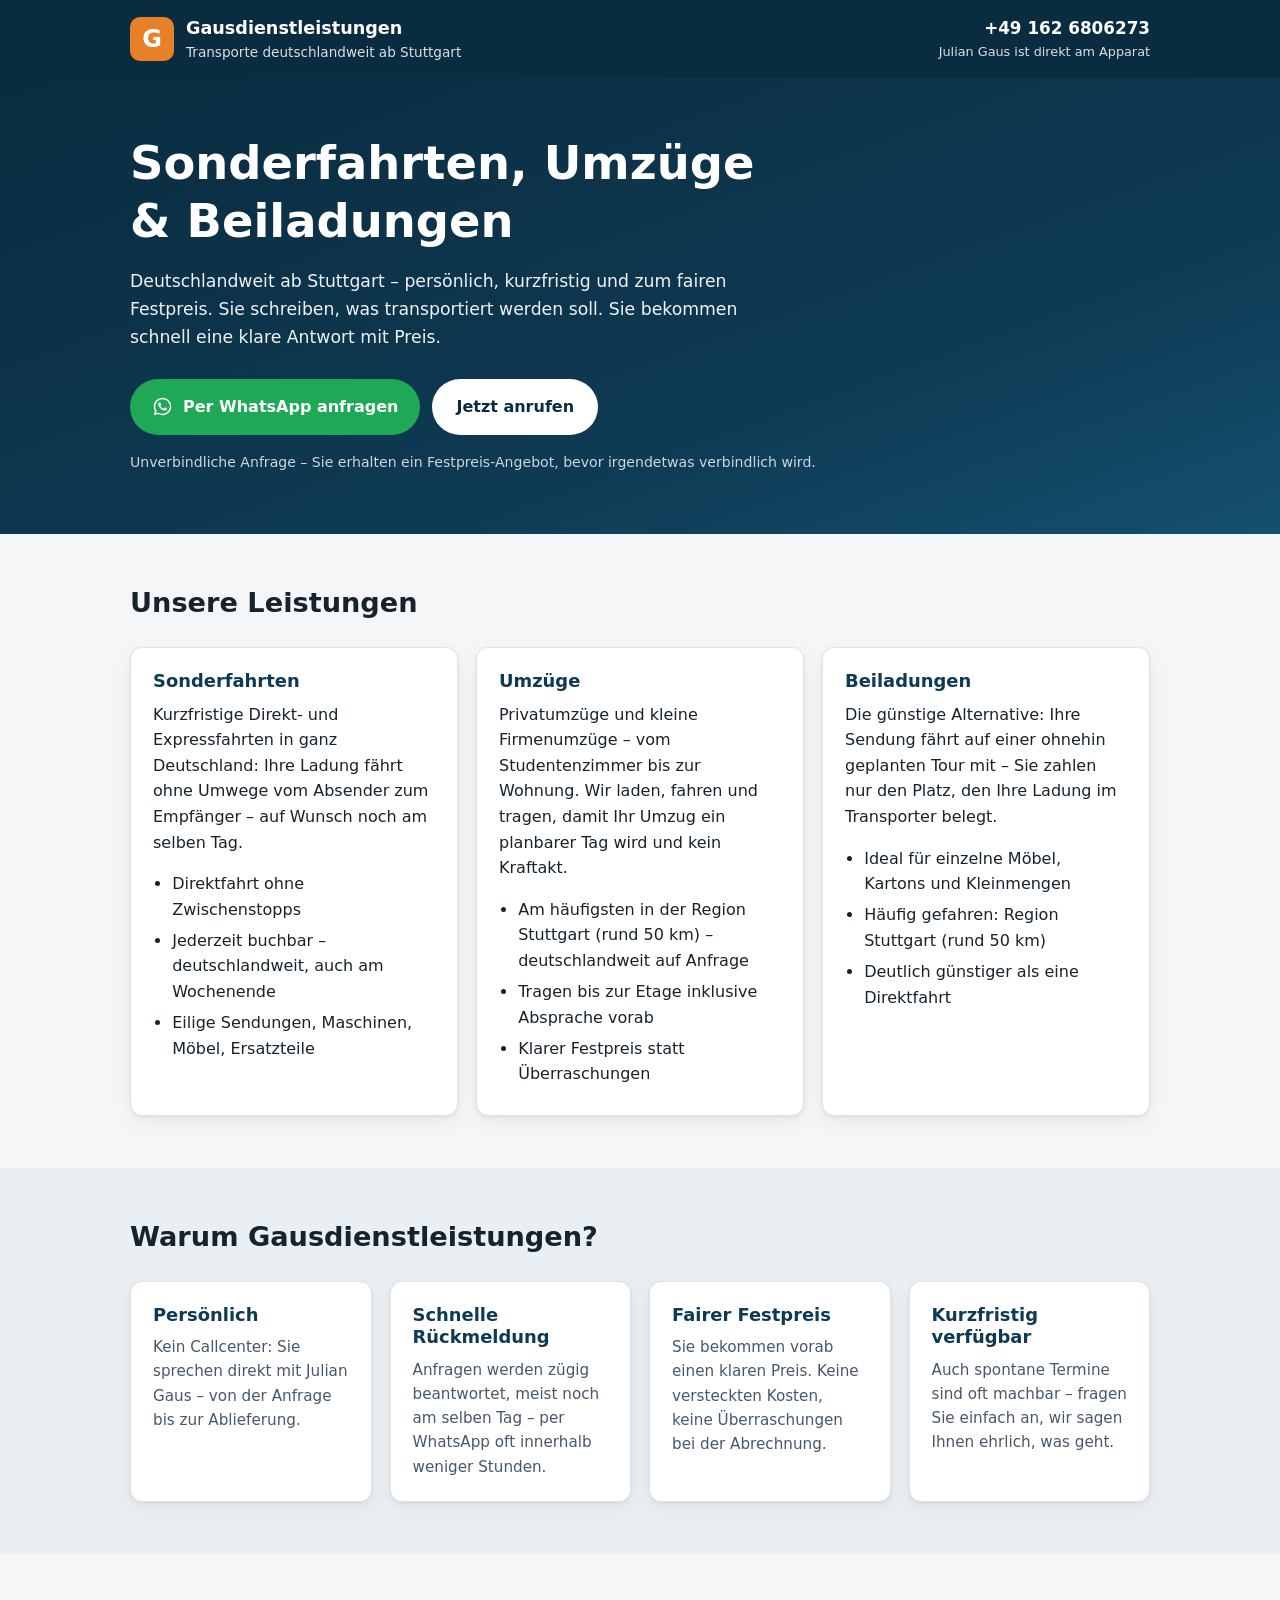
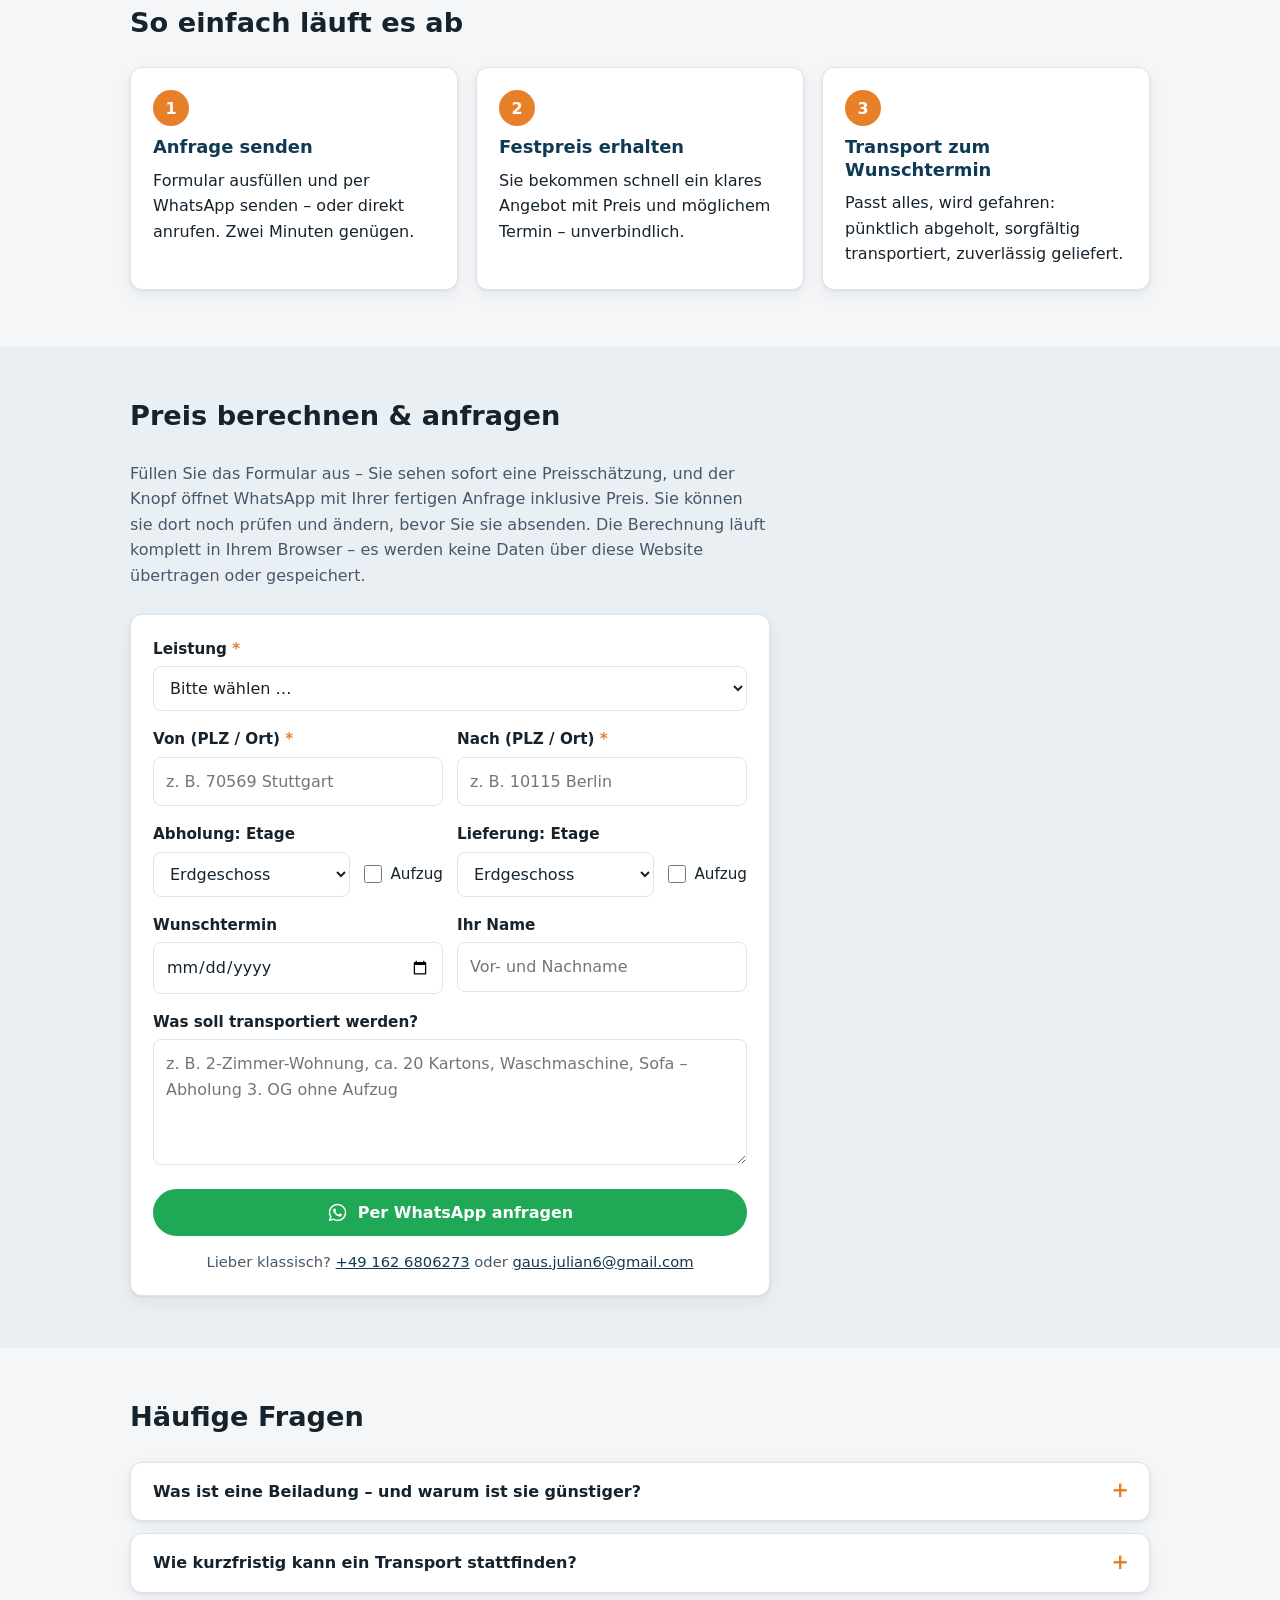
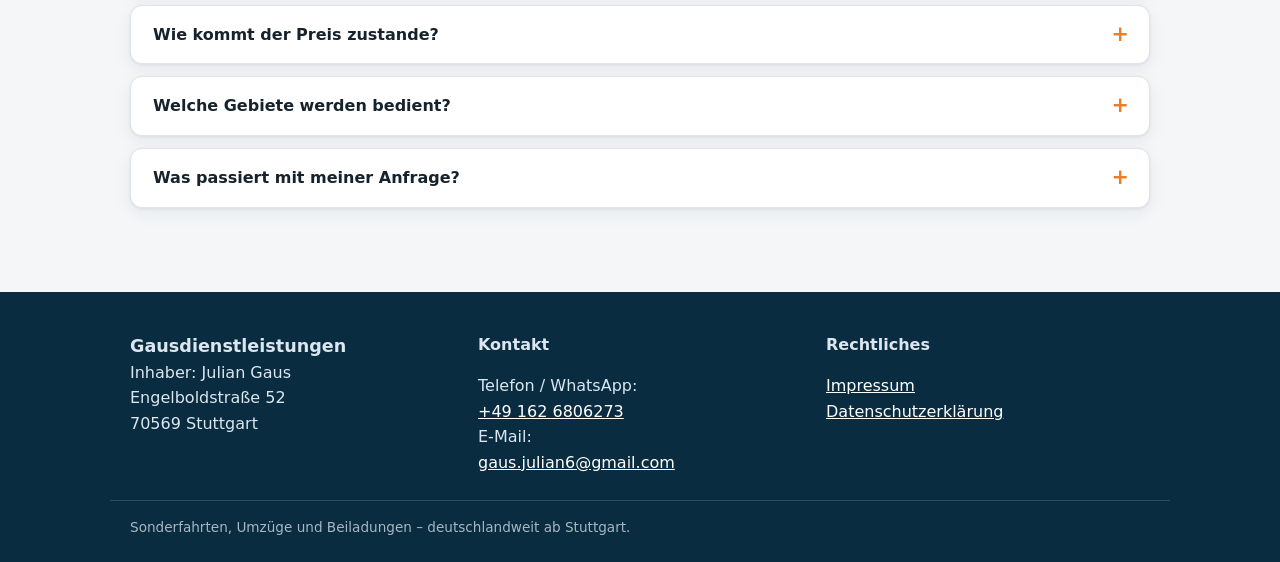
==== commit aa6433bc: "Bring back the price calculator, now fully in the browser The quote form now shows a live price esti" ====
--- a/index.html
+++ b/index.html
@@ -158,9 +158,11 @@
 
     <section id="anfrage" class="section section-alt">
       <div class="wrap">
-        <h2>Anfrage stellen</h2>
-        <p class="section-intro">Füllen Sie das Formular aus – der Knopf öffnet WhatsApp mit Ihrer fertigen Nachricht.
-           Sie können sie dort noch prüfen und ändern, bevor Sie sie absenden. Es werden keine Daten über diese Website übertragen oder gespeichert.</p>
+        <h2>Preis berechnen &amp; anfragen</h2>
+        <p class="section-intro">Füllen Sie das Formular aus – Sie sehen sofort eine Preisschätzung,
+           und der Knopf öffnet WhatsApp mit Ihrer fertigen Anfrage inklusive Preis. Sie können sie dort
+           noch prüfen und ändern, bevor Sie sie absenden. Die Berechnung läuft komplett in Ihrem Browser –
+           es werden keine Daten über diese Website übertragen oder gespeichert.</p>
         <form id="anfrage-form" class="card form-card" novalidate>
           <div class="field">
             <label for="f-leistung">Leistung <span class="req">*</span></label>
@@ -182,6 +184,61 @@
               <input type="text" id="f-nach" placeholder="z. B. 10115 Berlin" required>
             </div>
           </div>
+          <div id="block-menge" class="field" hidden>
+            <label for="f-menge">Wie viel soll transportiert werden?</label>
+            <select id="f-menge"></select>
+            <div class="field feld-m3" hidden>
+              <label for="f-m3">Menge in m³</label>
+              <input type="number" id="f-m3" min="0.5" step="0.5" inputmode="decimal" placeholder="z. B. 6">
+            </div>
+          </div>
+          <div id="block-etagen" class="field-row" hidden>
+            <div class="field">
+              <label for="f-von-etage">Abholung: Etage</label>
+              <div class="etage-zeile">
+                <select id="f-von-etage">
+                  <option value="0">Erdgeschoss</option>
+                  <option value="1">1. Etage</option>
+                  <option value="2">2. Etage</option>
+                  <option value="3">3. Etage</option>
+                  <option value="4">4. Etage</option>
+                  <option value="5">5. Etage</option>
+                  <option value="6">6. Etage oder höher</option>
+                </select>
+                <label class="check"><input type="checkbox" id="f-von-aufzug"> Aufzug</label>
+              </div>
+            </div>
+            <div class="field">
+              <label for="f-nach-etage">Lieferung: Etage</label>
+              <div class="etage-zeile">
+                <select id="f-nach-etage">
+                  <option value="0">Erdgeschoss</option>
+                  <option value="1">1. Etage</option>
+                  <option value="2">2. Etage</option>
+                  <option value="3">3. Etage</option>
+                  <option value="4">4. Etage</option>
+                  <option value="5">5. Etage</option>
+                  <option value="6">6. Etage oder höher</option>
+                </select>
+                <label class="check"><input type="checkbox" id="f-nach-aufzug"> Aufzug</label>
+              </div>
+            </div>
+          </div>
+          <div id="block-schwer" class="field" hidden>
+            <p class="feld-titel">Schwere Einzelstücke (über 40&nbsp;kg) – Anzahl</p>
+            <div class="schwer-grid">
+              <label>40–60&nbsp;kg <span class="schwer-beispiel">z.&nbsp;B. Trockner, Kommode</span>
+                <input type="number" id="f-s40" min="0" max="20" value="0" inputmode="numeric"></label>
+              <label>60–80&nbsp;kg <span class="schwer-beispiel">z.&nbsp;B. Waschmaschine</span>
+                <input type="number" id="f-s60" min="0" max="20" value="0" inputmode="numeric"></label>
+              <label>80–100&nbsp;kg <span class="schwer-beispiel">z.&nbsp;B. Kühl-Gefrier-Kombi</span>
+                <input type="number" id="f-s80" min="0" max="20" value="0" inputmode="numeric"></label>
+            </div>
+            <label class="check"><input type="checkbox" id="f-s100"> Einzelstück über 100&nbsp;kg (z.&nbsp;B. Klavier, Tresor)</label>
+          </div>
+          <div id="block-traeger" class="field" hidden>
+            <label class="check"><input type="checkbox" id="f-traeger"> <span id="f-traeger-label">Tragehilfe benötigt</span></label>
+          </div>
           <div class="field-row">
             <div class="field">
               <label for="f-termin">Wunschtermin</label>
@@ -196,6 +253,7 @@
             <label for="f-nachricht">Was soll transportiert werden?</label>
             <textarea id="f-nachricht" rows="4" placeholder="z. B. 2-Zimmer-Wohnung, ca. 20 Kartons, Waschmaschine, Sofa – Abholung 3. OG ohne Aufzug"></textarea>
           </div>
+          <div id="preis-box" class="preis-box" aria-live="polite" hidden></div>
           <p id="strecken-hinweis" class="strecken-hinweis" aria-live="polite" hidden>
             <strong>Hinweis zur Strecke:</strong> Diese Strecke wird selten gefahren – es kann daher
             länger dauern, bis Ihr Auftrag angenommen wird. Sie können trotzdem gerne anfragen.
@@ -229,7 +287,9 @@
         <details class="card faq-item">
           <summary>Wie kommt der Preis zustande?</summary>
           <p>Der Preis richtet sich vor allem nach Strecke, Menge bzw. Volumen und Aufwand beim Be- und Entladen
-             (z.&nbsp;B. Etage, Trageweg). Sie erhalten vorab einen Festpreis – der gilt dann auch.</p>
+             (z.&nbsp;B. Etage, Aufzug, schwere Einzelstücke, Tragehilfe). Der Preisrechner im Anfrageformular
+             rechnet genau diese Punkte durch und zeigt Ihnen sofort eine ehrliche Spanne. Sie erhalten vorab
+             einen Festpreis – der gilt dann auch.</p>
         </details>
         <details class="card faq-item">
           <summary>Welche Gebiete werden bedient?</summary>
@@ -277,6 +337,8 @@
     </div>
   </footer>
 
+  <script src="plz-daten.js"></script>
+  <script src="rechner.js"></script>
   <script src="script.js"></script>
 </body>
 </html>
--- a/style.css
+++ b/style.css
@@ -230,6 +230,52 @@
   margin: 6px 0 0;
 }
 
+/* ── Preisrechner ────────────────────────────────────────── */
+
+.feld-titel { font-weight: 600; margin-bottom: 8px; font-size: 0.95rem; }
+
+.check {
+  display: inline-flex;
+  align-items: center;
+  gap: 8px;
+  font-weight: 400;
+  cursor: pointer;
+  margin: 0;
+}
+.check input { width: auto; margin: 0; accent-color: var(--brand); width: 18px; height: 18px; flex: none; }
+
+.etage-zeile { display: flex; align-items: center; gap: 14px; }
+.etage-zeile select { flex: 1; }
+
+.schwer-grid {
+  display: grid;
+  grid-template-columns: repeat(auto-fit, minmax(150px, 1fr));
+  gap: 12px;
+  margin-bottom: 12px;
+}
+.schwer-grid label { font-weight: 600; font-size: 0.9rem; }
+.schwer-beispiel { display: block; font-weight: 400; color: var(--ink-soft); font-size: 0.82rem; margin: 2px 0 5px; }
+
+.preis-box {
+  background: #eef5f9;
+  border: 1px solid #c8dbe7;
+  border-radius: 8px;
+  padding: 16px;
+  margin-bottom: 16px;
+}
+
+.preis-titel { font-weight: 700; color: var(--brand); margin-bottom: 8px; }
+
+.preis-tabelle { width: 100%; border-collapse: collapse; font-size: 0.95rem; }
+.preis-tabelle td { padding: 5px 0; border-bottom: 1px solid #d9e6ee; }
+.preis-tabelle td:last-child { text-align: right; white-space: nowrap; }
+
+.preis-total { margin: 12px 0 0; font-size: 1.05rem; }
+.preis-total strong { color: var(--brand); font-size: 1.2rem; }
+
+.preis-hinweis { margin: 10px 0 0; font-size: 0.92rem; }
+.preis-klein { margin: 10px 0 0; font-size: 0.83rem; color: var(--ink-soft); }
+
 .strecken-hinweis {
   background: #fff7ec;
   border: 1px solid #f0d9b8;
